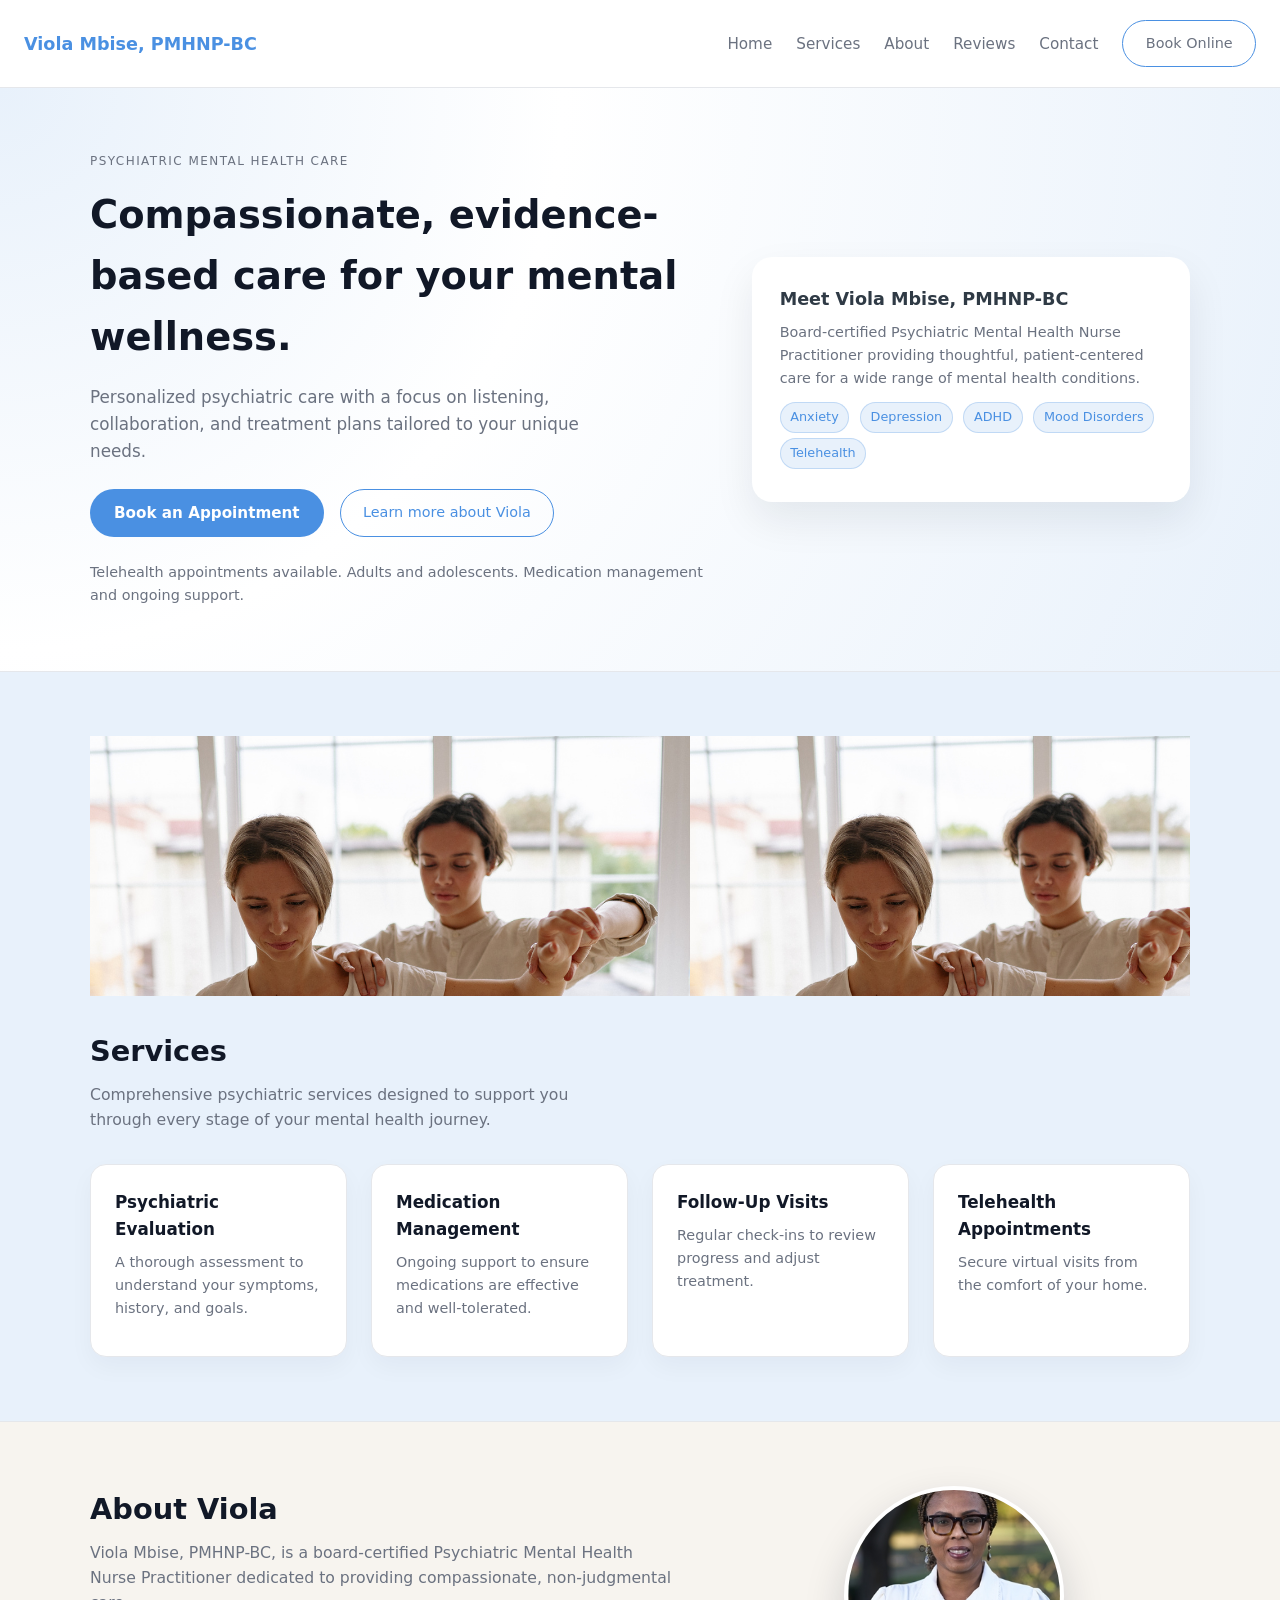
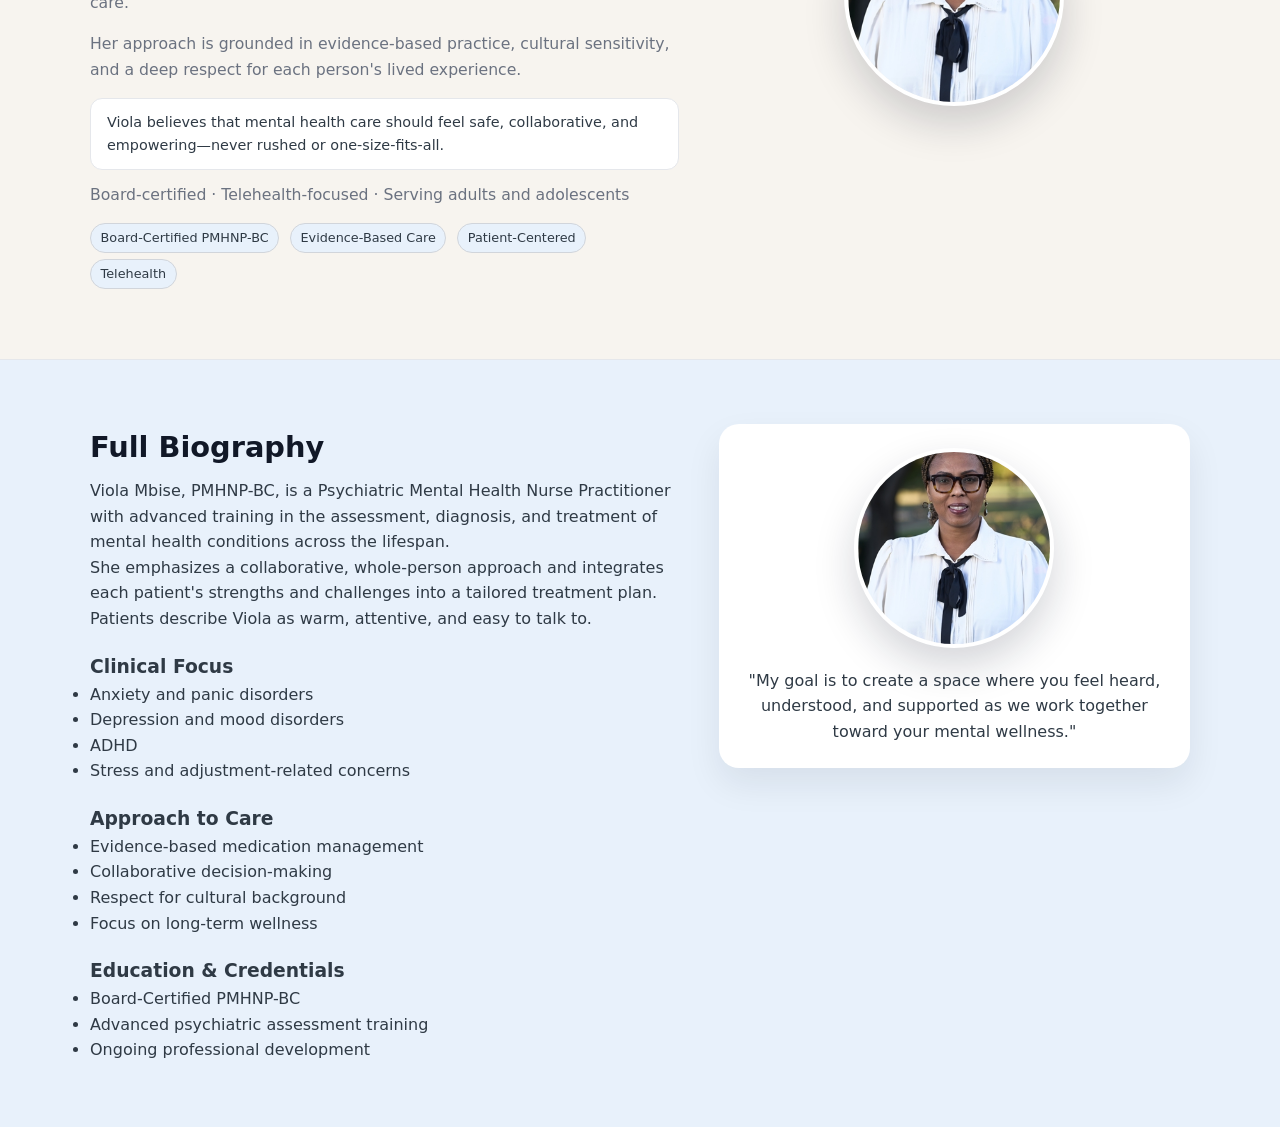
==== index.html @ 2466acef "Add files via upload" ====
<!DOCTYPE html>
<html lang="en">
<head>
  <meta charset="UTF-8">
  <title>Viola Mbise, PMHNP-BC | Psychiatric Mental Health Nurse Practitioner</title>
  <meta name="viewport" content="width=device-width, initial-scale=1.0">
  <meta name="description" content="Compassionate psychiatric care with Viola Mbise, PMHNP-BC. Telehealth appointments for adults and adolescents.">

  <style>
    :root {
      --primary: #4A90E2;
      --primary-light: #E8F1FB;
      --warm: #F7F4EF;
      --accent: #F5C26B;
      --text: #2F3A45;
      --muted: #6B7280;
      --white: #FFFFFF;
    }

    * { box-sizing: border-box; margin: 0; padding: 0; }

    body {
      font-family: system-ui, -apple-system, BlinkMacSystemFont, "Segoe UI", sans-serif;
      color: var(--text);
      background-color: var(--primary-light);
      line-height: 1.6;
    }

    a { color: var(--primary); text-decoration: none; }

    header, section { padding: 4rem 1.5rem; }

    .container { max-width: 1100px; margin: 0 auto; }

    /* Navbar */
    .navbar {
      display: flex; justify-content: space-between; align-items: center;
      padding: 1.25rem 1.5rem;
      background-color: var(--white);
      border-bottom: 1px solid #e5e7eb;
      position: sticky; top: 0; z-index: 10;
    }

    .brand { font-weight: 700; font-size: 1.1rem; color: var(--primary); }

    .nav-links { display: flex; gap: 1.5rem; font-size: 0.95rem; align-items: center; }

    .nav-links a { color: var(--muted); }
    .nav-links a:hover { color: var(--primary); }

    .btn-primary {
      display: inline-block; background-color: var(--primary); color: var(--white);
      padding: 0.75rem 1.5rem; border-radius: 999px; border: none;
      cursor: pointer; font-size: 0.95rem; font-weight: 600;
    }

    .btn-primary:hover { background-color: #3a78c0; }

    .btn-outline {
      display: inline-block; padding: 0.7rem 1.4rem;
      border-radius: 999px; border: 1px solid var(--primary);
      color: var(--primary); background-color: transparent;
      font-size: 0.9rem; font-weight: 500; cursor: pointer;
    }

    .btn-outline:hover { background-color: var(--primary-light); }

    /* Hero */
    .hero {
      background: radial-gradient(circle at top left, #E8F1FB 0, #FFFFFF 40%, #E8F1FB 100%);
      border-bottom: 1px solid #e5e7eb;
    }

    .hero-grid {
      display: grid; grid-template-columns: 1.4fr 1fr;
      gap: 3rem; align-items: center;
    }

    .hero-eyebrow {
      text-transform: uppercase; letter-spacing: 0.12em;
      font-size: 0.75rem; color: var(--muted); margin-bottom: 0.75rem;
    }

    .hero h1 { font-size: 2.4rem; margin-bottom: 1rem; color: #111827; }

    .hero-subtitle {
      font-size: 1.05rem; color: var(--muted);
      margin-bottom: 1.5rem; max-width: 32rem;
    }

    .hero-cta { display: flex; gap: 1rem; margin-bottom: 1.5rem; flex-wrap: wrap; }

    .hero-meta { font-size: 0.9rem; color: var(--muted); }

    /* Clean white hero card */
    .hero-card {
      background-color: var(--white);
      border-radius: 1.25rem;
      padding: 1.75rem;
      box-shadow: 0 18px 40px rgba(15, 23, 42, 0.08);
    }

    .hero-card h3 { font-size: 1.1rem; margin-bottom: 0.5rem; }
    .hero-card p { font-size: 0.9rem; color: var(--muted); margin-bottom: 0.75rem; }

    .hero-tag {
      display: inline-block; font-size: 0.8rem;
      padding: 0.25rem 0.6rem; border-radius: 999px;
      background-color: var(--primary-light); color: var(--primary);
      border: 1px solid rgba(74,144,226,0.25);
      margin-right: 0.35rem; margin-bottom: 0.35rem;
    }

    /* Section titles */
    h2.section-title {
      font-size: 1.8rem; margin-bottom: 0.5rem; color: #111827;
    }

    .section-intro {
      font-size: 0.98rem; color: var(--muted);
      max-width: 34rem; margin-bottom: 2rem;
    }

    /* Services */
    .services { background-color: var(--primary-light); }

    .services-grid {
      display: grid; grid-template-columns: repeat(auto-fit, minmax(230px, 1fr));
      gap: 1.5rem;
    }

    .service-card {
      background-color: var(--white); border-radius: 1rem;
      padding: 1.5rem; box-shadow: 0 10px 25px rgba(15, 23, 42, 0.04);
      border: 1px solid #e5e7eb;
    }

    .service-card h3 { font-size: 1.05rem; margin-bottom: 0.5rem; color: #111827; }
    .service-card p { font-size: 0.9rem; color: var(--muted); margin-bottom: 0.75rem; }

    /* Short Bio */
    .short-bio {
      background-color: var(--warm);
      border-top: 1px solid #e5e7eb;
      border-bottom: 1px solid #e5e7eb;
    }

    .short-bio-inner {
      display: grid;
      grid-template-columns: 1fr 0.8fr;
      gap: 2.5rem;
      align-items: start;
    }

    .short-bio-text p { font-size: 0.98rem; color: var(--muted); margin-bottom: 1rem; }

    .short-bio-highlight {
      font-size: 0.9rem; color: var(--text);
      background-color: var(--white);
      padding: 0.75rem 1rem; border-radius: 0.75rem;
      border: 1px solid #e5e7eb;
    }

    .short-bio-meta { font-size: 0.85rem; color: var(--muted); margin-top: 0.75rem; }

    .short-bio-badge {
      display: inline-block; font-size: 0.8rem;
      padding: 0.25rem 0.6rem; border-radius: 999px;
      background-color: var(--primary-light);
      border: 1px solid #d1d5db; margin-right: 0.35rem;
      margin-bottom: 0.35rem; color: var(--text);
    }

    .portrait-wrapper { display: flex; justify-content: center; align-items: start; }

    .portrait-circle {
      width: 220px; height: 220px; border-radius: 50%;
      object-fit: cover; border: 4px solid var(--white);
      box-shadow: 0 18px 40px rgba(15, 23, 42, 0.18);
      background-color: #dbeafe;
    }

    /* Full Bio */
    .full-bio { background-color: var(--primary-light); }

    .full-bio-grid {
      display: grid;
      grid-template-columns: 1fr 0.8fr;
      gap: 2.5rem;
      align-items: start;
    }

    .full-bio-portrait-card {
      background-color: var(--white);
      border-radius: 1.25rem;
      padding: 1.5rem;
      box-shadow: 0 16px 35px rgba(15, 23, 42, 0.08);
      text-align: center;
    }

    .full-bio-portrait-card .portrait-circle {
      width: 200px; height: 200px; margin-bottom: 0.75rem;
    }

    /* Reviews */
    .reviews-section {
      background-color: var(--white);
      border-top: 1px solid #e5e7eb;
      border-bottom: 1px solid #e5e7eb;
    }

    .zocdoc-reviews-widget {
      margin-top: 1rem; padding: 1.5rem;
      border-radius: 1rem; border: 1px dashed #cbd5e1;
      background-color: #f9fafb; font-size: 0.9rem; color: var(--muted);
      text-align: center;
    }

    /* Contact */
    .contact-section { background-color: var(--warm); }

    .contact-grid {
      display: grid; grid-template-columns: 1.2fr 1fr;
      gap: 2rem; margin-top: 1rem;
    }

    /* Footer */
    footer {
      padding: 1.5rem; text-align: center;
      font-size: 0.8rem; color: var(--muted);
      background-color: var(--white);
      border-top: 1px solid #e5e7eb;
    }

    /* Responsive */
    @media (max-width: 900px) {
      .hero-grid,
      .short-bio-inner,
      .full-bio-grid,
      .contact-grid {
        grid-template-columns: 1fr;
      }
    }
  </style>
</head>

<body>

  <!-- Navbar -->
  <nav class="navbar">
    <div class="brand">Viola Mbise, PMHNP-BC</div>
    <div class="nav-links">
      <a href="#hero">Home</a>
      <a href="#services">Services</a>
      <a href="#short-bio">About</a>
      <a href="#reviews">Reviews</a>
      <a href="#contact">Contact</a>
      <a href="#contact" class="btn-outline">Book Online</a>
    </div>
  </nav>

  <!-- Hero -->
  <header id="hero" class="hero">
    <div class="container hero-grid">
      <div>
        <div class="hero-eyebrow">Psychiatric Mental Health Care</div>
        <h1>Compassionate, evidence-based care for your mental wellness.</h1>
        <p class="hero-subtitle">
          Personalized psychiatric care with a focus on listening, collaboration, and treatment
          plans tailored to your unique needs.
        </p>
        <div class="hero-cta">
          <a href="#contact" class="btn-primary">Book an Appointment</a>
          <a href="#short-bio" class="btn-outline">Learn more about Viola</a>
        </div>
        <p class="hero-meta">
          Telehealth appointments available. Adults and adolescents. Medication
          management and ongoing support.
        </p>
      </div>

      <!-- Clean white hero card -->
      <div class="hero-card">
        <h3>Meet Viola Mbise, PMHNP-BC</h3>
        <p>
          Board-certified Psychiatric Mental Health Nurse Practitioner providing thoughtful,
          patient-centered care for a wide range of mental health conditions.
        </p>
        <div>
          <span class="hero-tag">Anxiety</span>
          <span class="hero-tag">Depression</span>
          <span class="hero-tag">ADHD</span>
          <span class="hero-tag">Mood Disorders</span>
          <span class="hero-tag">Telehealth</span>
        </div>
      </div>
    </div>
  </header>

  <!-- Services -->
  <section id="services" class="services">
    <div class="container">

      <div class="bg-image overlay-soft-blue"
           style="background-image: url('ViolaWebsite3.png'); height: 260px; margin-bottom: 2rem;">
      </div>

      <h2 class="section-title">Services</h2>
      <p class="section-intro">
        Comprehensive psychiatric services designed to support you through every stage of
        your mental health journey.
      </p>

      <div class="services-grid">
        <div class="service-card">
          <h3>Psychiatric Evaluation</h3>
          <p>A thorough assessment to understand your symptoms, history, and goals.</p>
        </div>

        <div class="service-card">
          <h3>Medication Management</h3>
          <p>Ongoing support to ensure medications are effective and well‑tolerated.</p>
        </div>

        <div class="service-card">
          <h3>Follow-Up Visits</h3>
          <p>Regular check‑ins to review progress and adjust treatment.</p>
        </div>

        <div class="service-card">
          <h3>Telehealth Appointments</h3>
          <p>Secure virtual visits from the comfort of your home.</p>
        </div>
      </div>
    </div>
  </section>

  <!-- About Viola -->
  <section id="short-bio" class="short-bio">
    <div class="container short-bio-inner">

      <div class="short-bio-text">
        <h2 class="section-title">About Viola</h2>
        <p>
          Viola Mbise, PMHNP-BC, is a board-certified Psychiatric Mental Health Nurse
          Practitioner dedicated to providing compassionate, non-judgmental care.
        </p>
        <p>
          Her approach is grounded in evidence-based practice, cultural sensitivity, and a deep
          respect for each person's lived experience.
        </p>
        <div class="short-bio-highlight">
          Viola believes that mental health care should feel safe, collaborative, and
          empowering—never rushed or one-size-fits-all.
        </div>
        <p class="short-bio-meta">
          Board-certified · Telehealth-focused · Serving adults and adolescents
        </p>
        <div style="margin-top:0.75rem;">
          <span class="short-bio-badge">Board-Certified PMHNP-BC</span>
          <span class="short-bio-badge">Evidence-Based Care</span>
          <span class="short-bio-badge">Patient-Centered</span>
          <span class="short-bio-badge">Telehealth</span>
        </div>
      </div>

      <div class="portrait-wrapper">
        <img src="VioplaProfile.jpg" alt="Portrait of Viola Mbise, PMHNP-BC" class="portrait-circle">
      </div>
    </div>
  </section>

  <!-- Full Biography -->
  <section id="full-bio" class="full-bio">
    <div class="container full-bio-grid">

      <div>
        <h2 class="section-title">Full Biography</h2>
        <p>
          Viola Mbise, PMHNP-BC, is a Psychiatric Mental Health Nurse Practitioner with
          advanced training in the assessment, diagnosis, and treatment of mental health
          conditions across the lifespan.
        </p>
        <p>
          She emphasizes a collaborative, whole-person approach and integrates each patient's
          strengths and challenges into a tailored treatment plan.
        </p>
        <p>
          Patients describe Viola as warm, attentive, and easy to talk to.
        </p>

        <h3 style="margin-top:1.25rem;">Clinical Focus</h3>
        <ul class="bio-list">
          <li>Anxiety and panic disorders</li>
          <li>Depression and mood disorders</li>
          <li>ADHD</li>
          <li>Stress and adjustment-related concerns</li>
        </ul>

        <h3 style="margin-top:1.25rem;">Approach to Care</h3>
        <ul class="bio-list">
          <li>Evidence-based medication management</li>
          <li>Collaborative decision-making</li>
          <li>Respect for cultural background</li>
          <li>Focus on long-term wellness</li>
        </ul>

        <h3 style="margin-top:1.25rem;">Education & Credentials</h3>
        <ul class="bio-list">
          <li>Board-Certified PMHNP-BC</li>
          <li>Advanced psychiatric assessment training</li>
          <li>Ongoing professional development</li>
        </ul>
      </div>

      <div>
        <div class="full-bio-portrait-card">
          <img src="VioplaProfile.jpg" alt="Portrait of Viola Mbise, PMHNP-BC" class="portrait-circle">
          <p>
            "My goal is to create a space where you feel heard, understood, and supported as we
            work together toward your mental wellness."
          </p>
        </div>
      </div>

    </div>
  </section>

  <!-- Reviews -->
  <section id="reviews
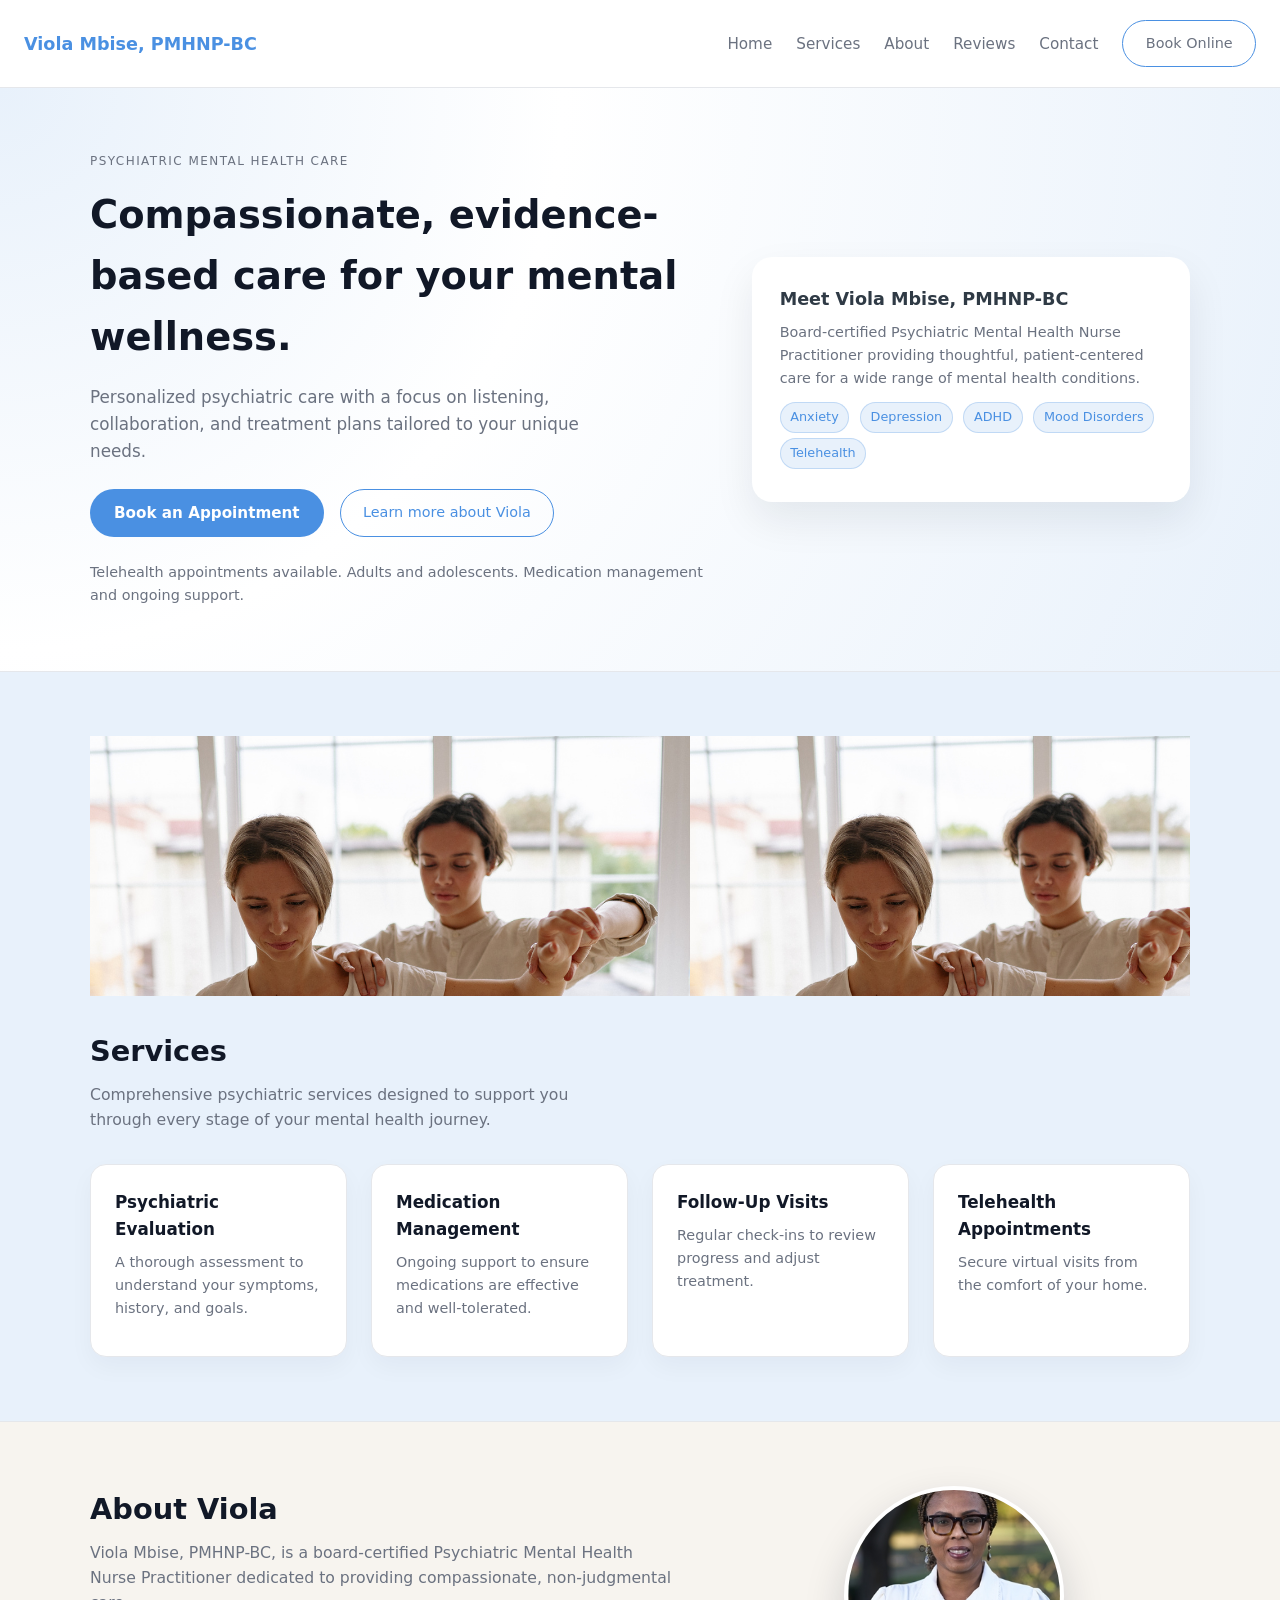
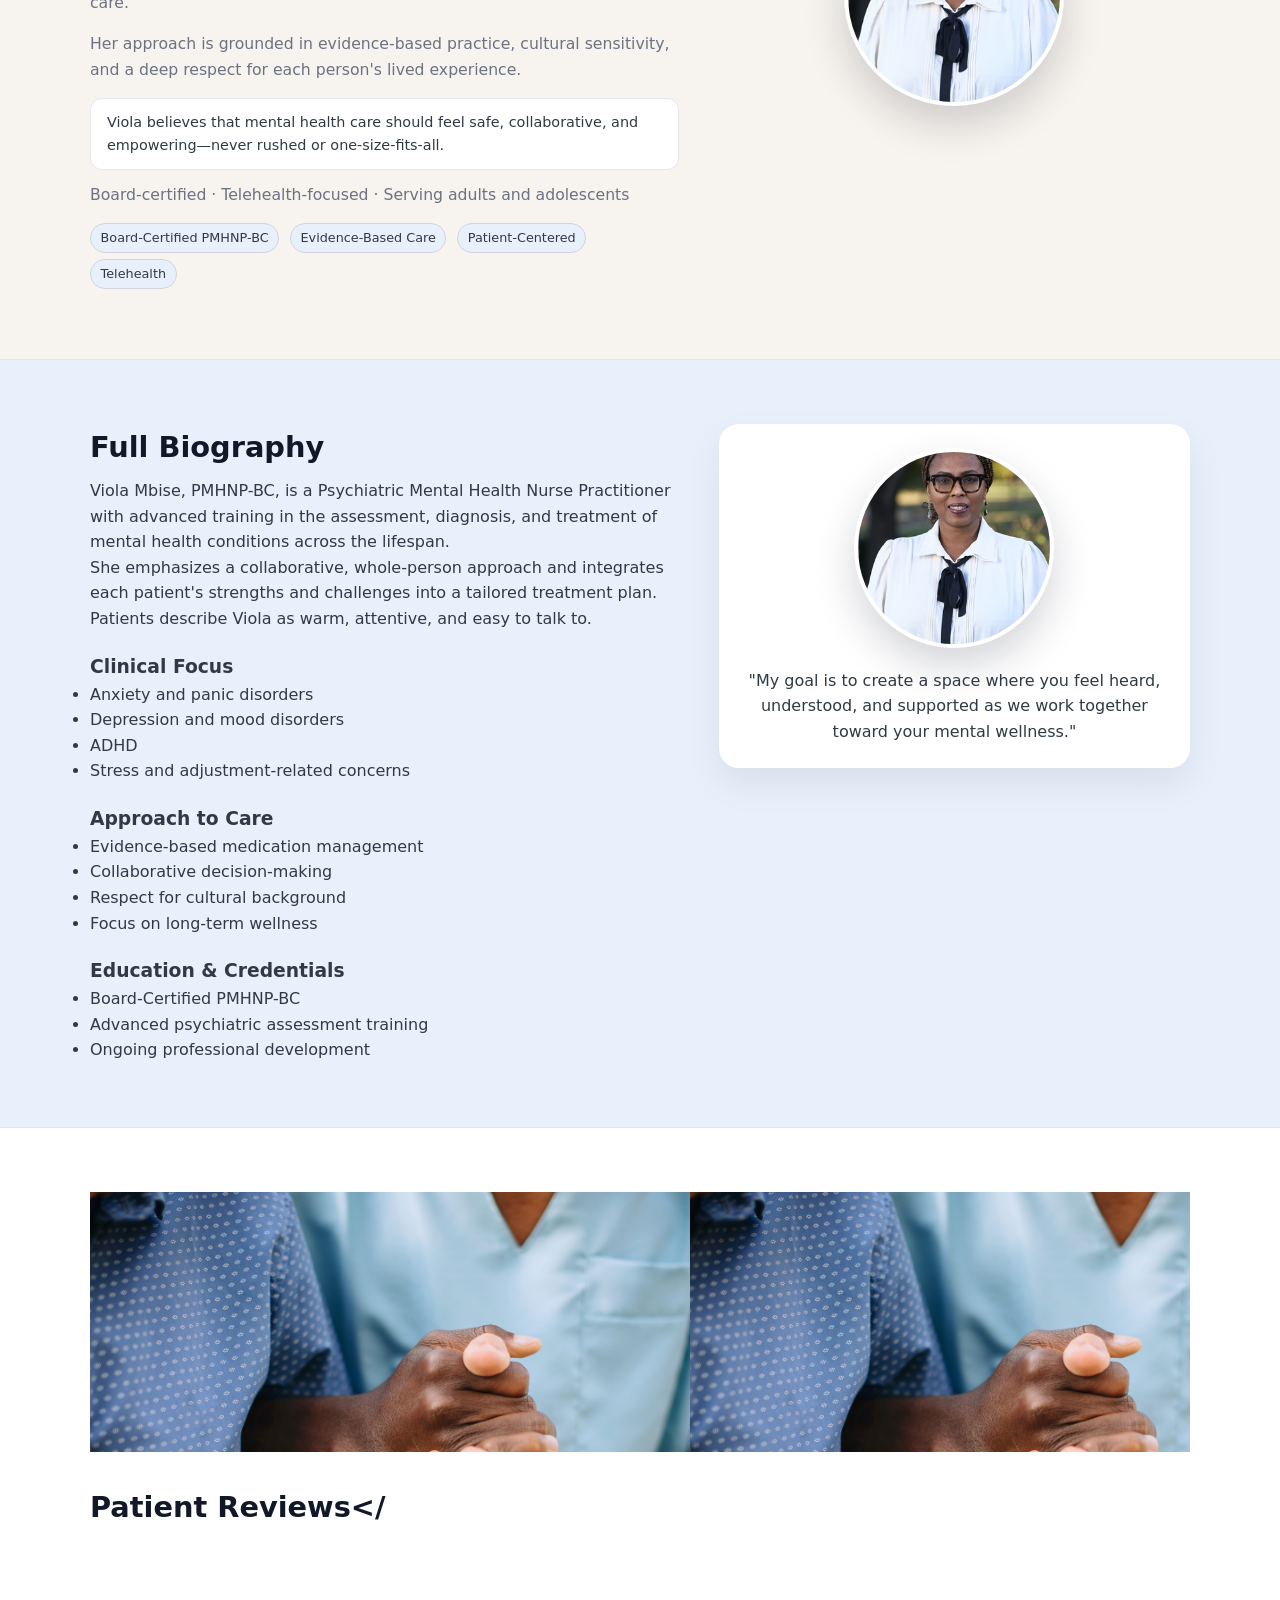
==== commit aedbfb7a: "Add files via upload" ====
--- a/index.html
+++ b/index.html
@@ -301,6 +301,7 @@
   <section id="services" class="services">
     <div class="container">
 
+      <!-- FIXED SERVICES BANNER -->
       <div class="bg-image overlay-soft-blue"
            style="background-image: url('ViolaWebsite3.png'); height: 260px; margin-bottom: 2rem;">
       </div>
@@ -427,4 +428,11 @@
   </section>
 
   <!-- Reviews -->
-  <section id="reviews+  <section id="reviews" class="reviews-section">
+    <div class="container">
+
+      <div class="bg-image overlay-soft-blue"
+           style="background-image: url('ViolaWebsite5.png'); height: 260px; margin-bottom: 2rem;">
+      </div>
+
+      <h2 class="section-title">Patient Reviews</
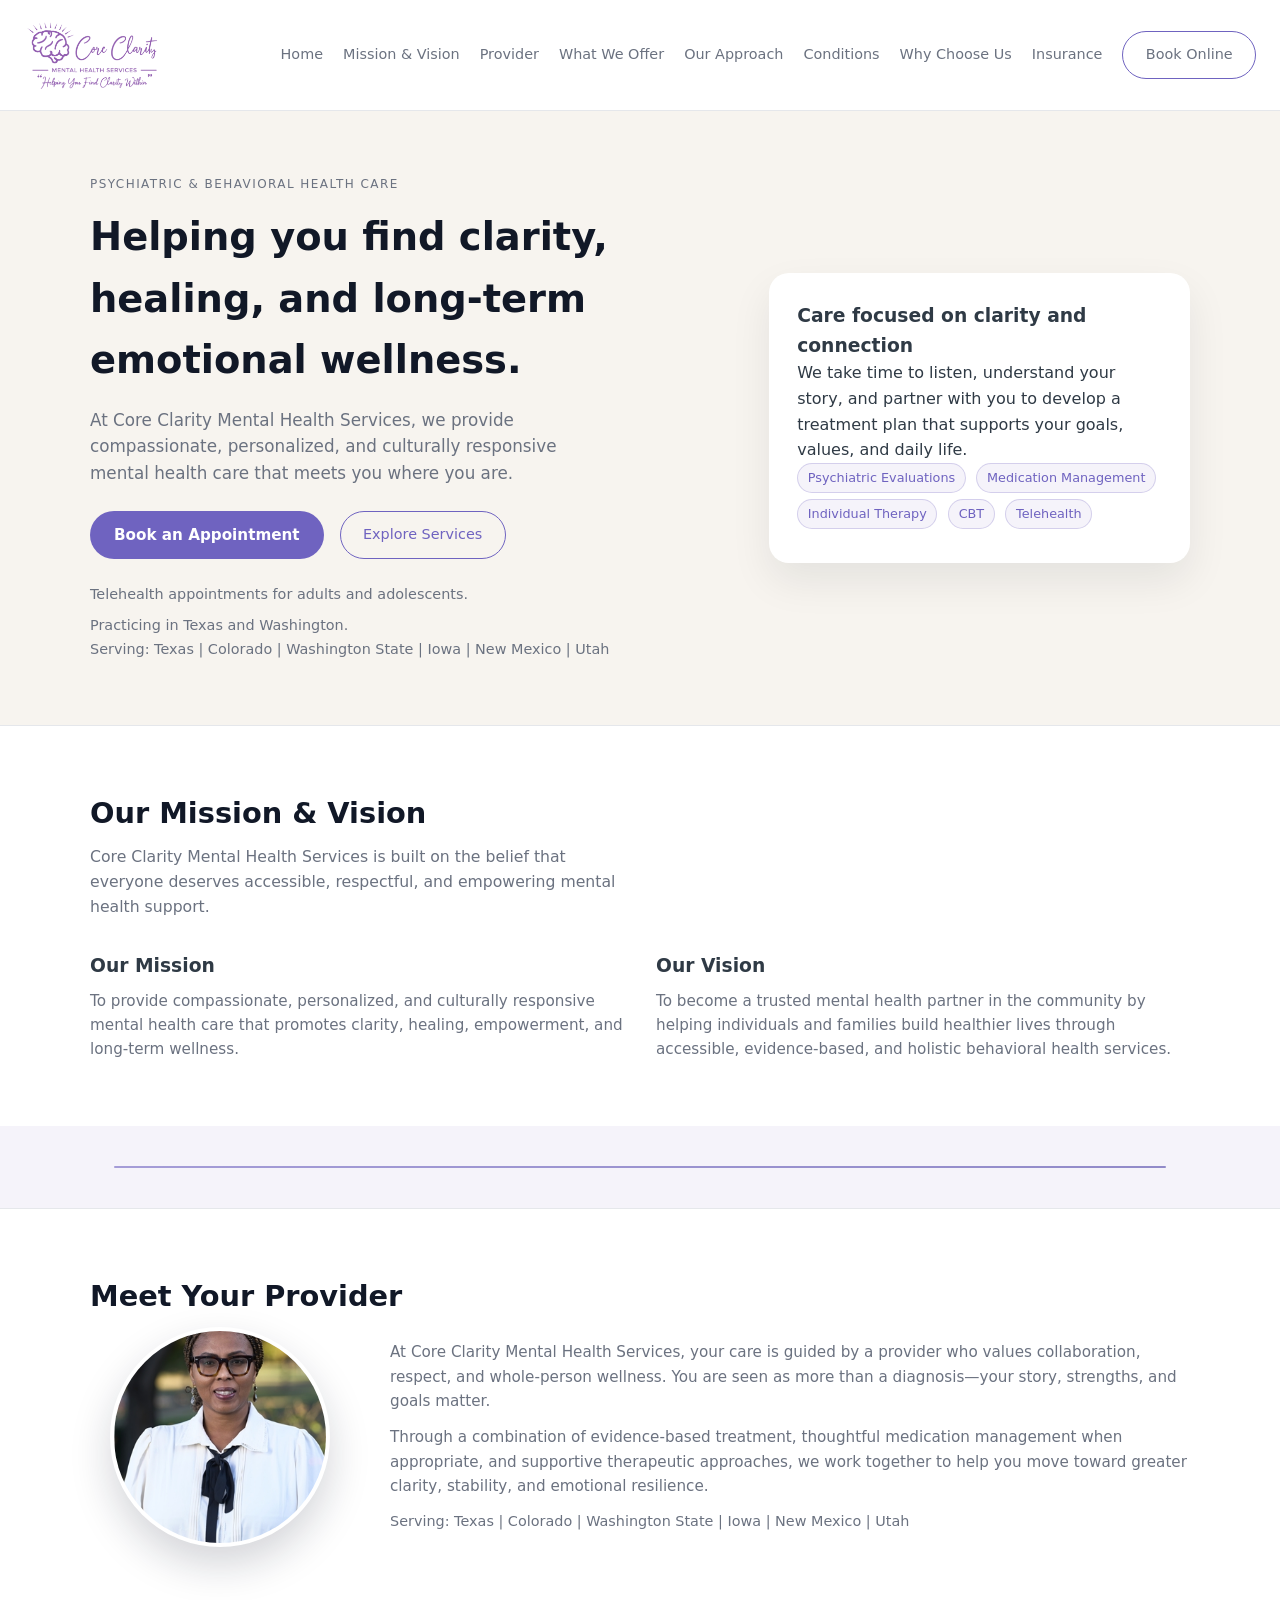
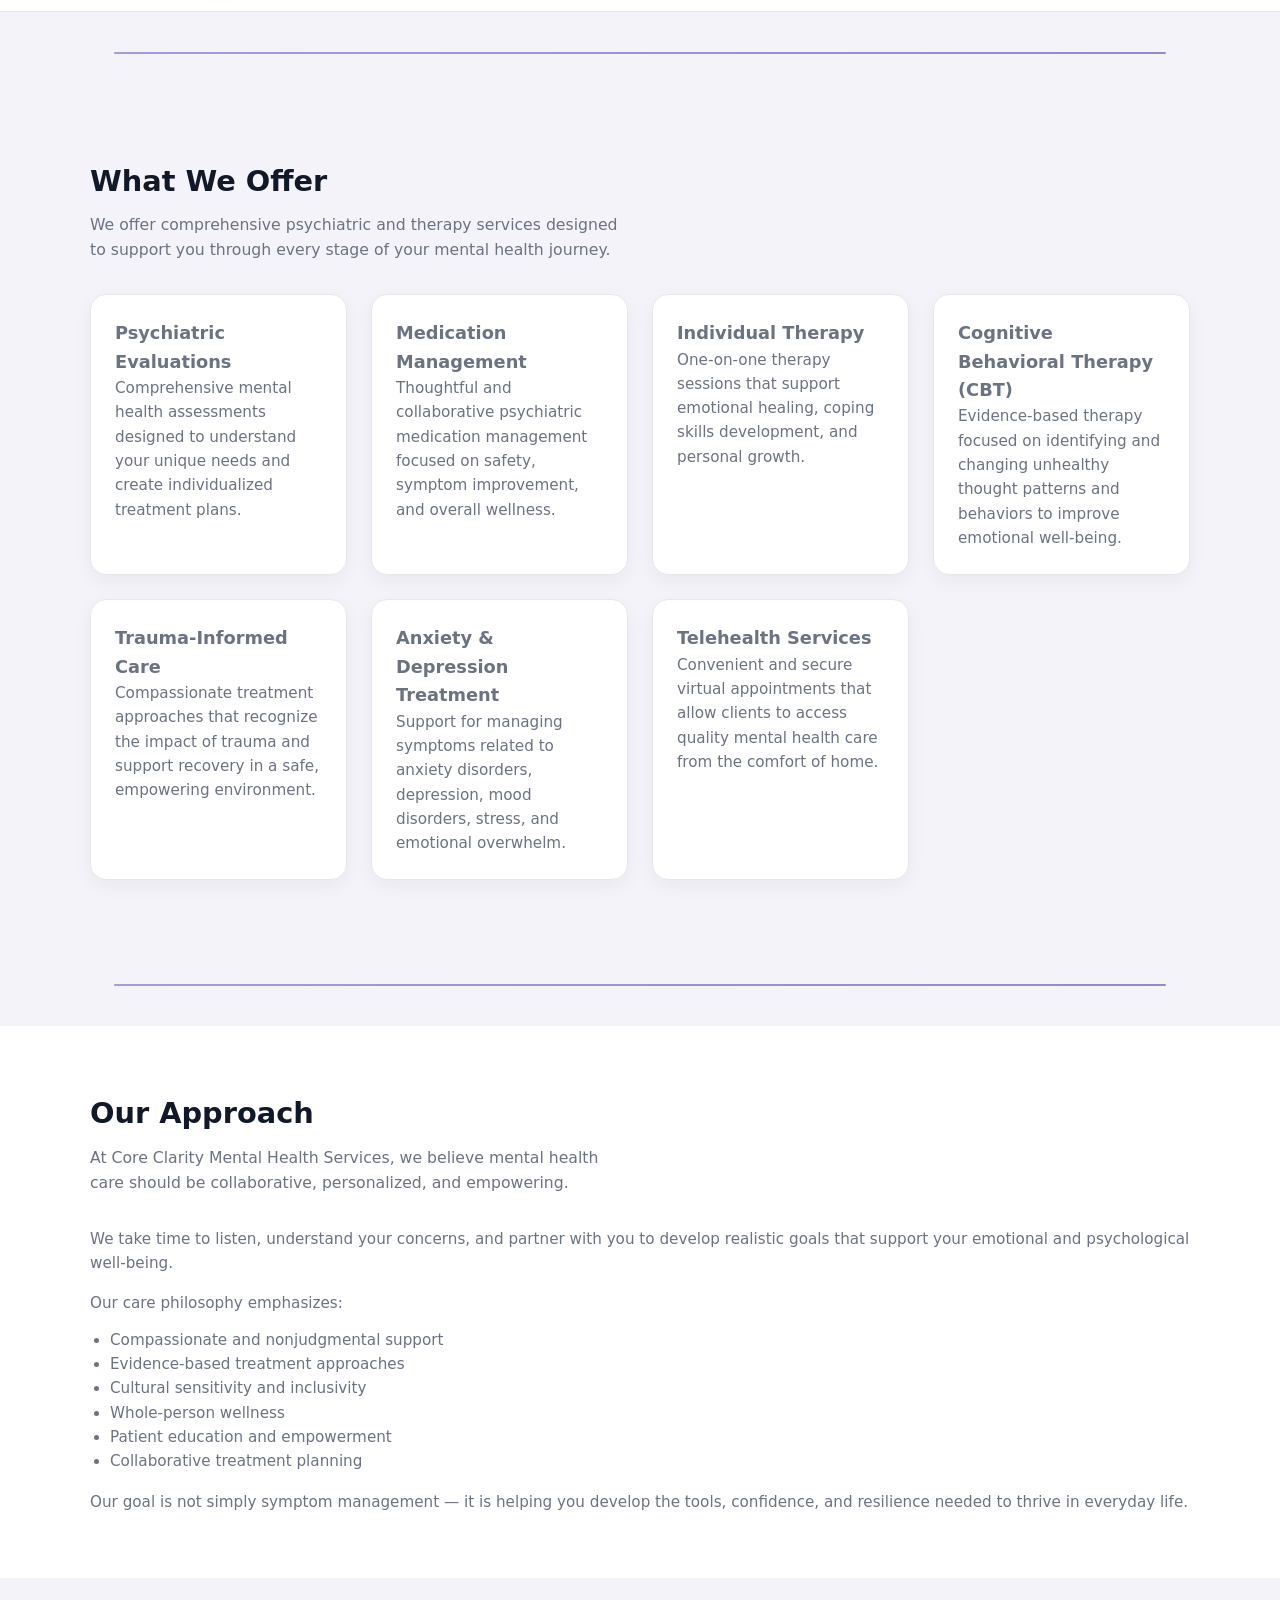
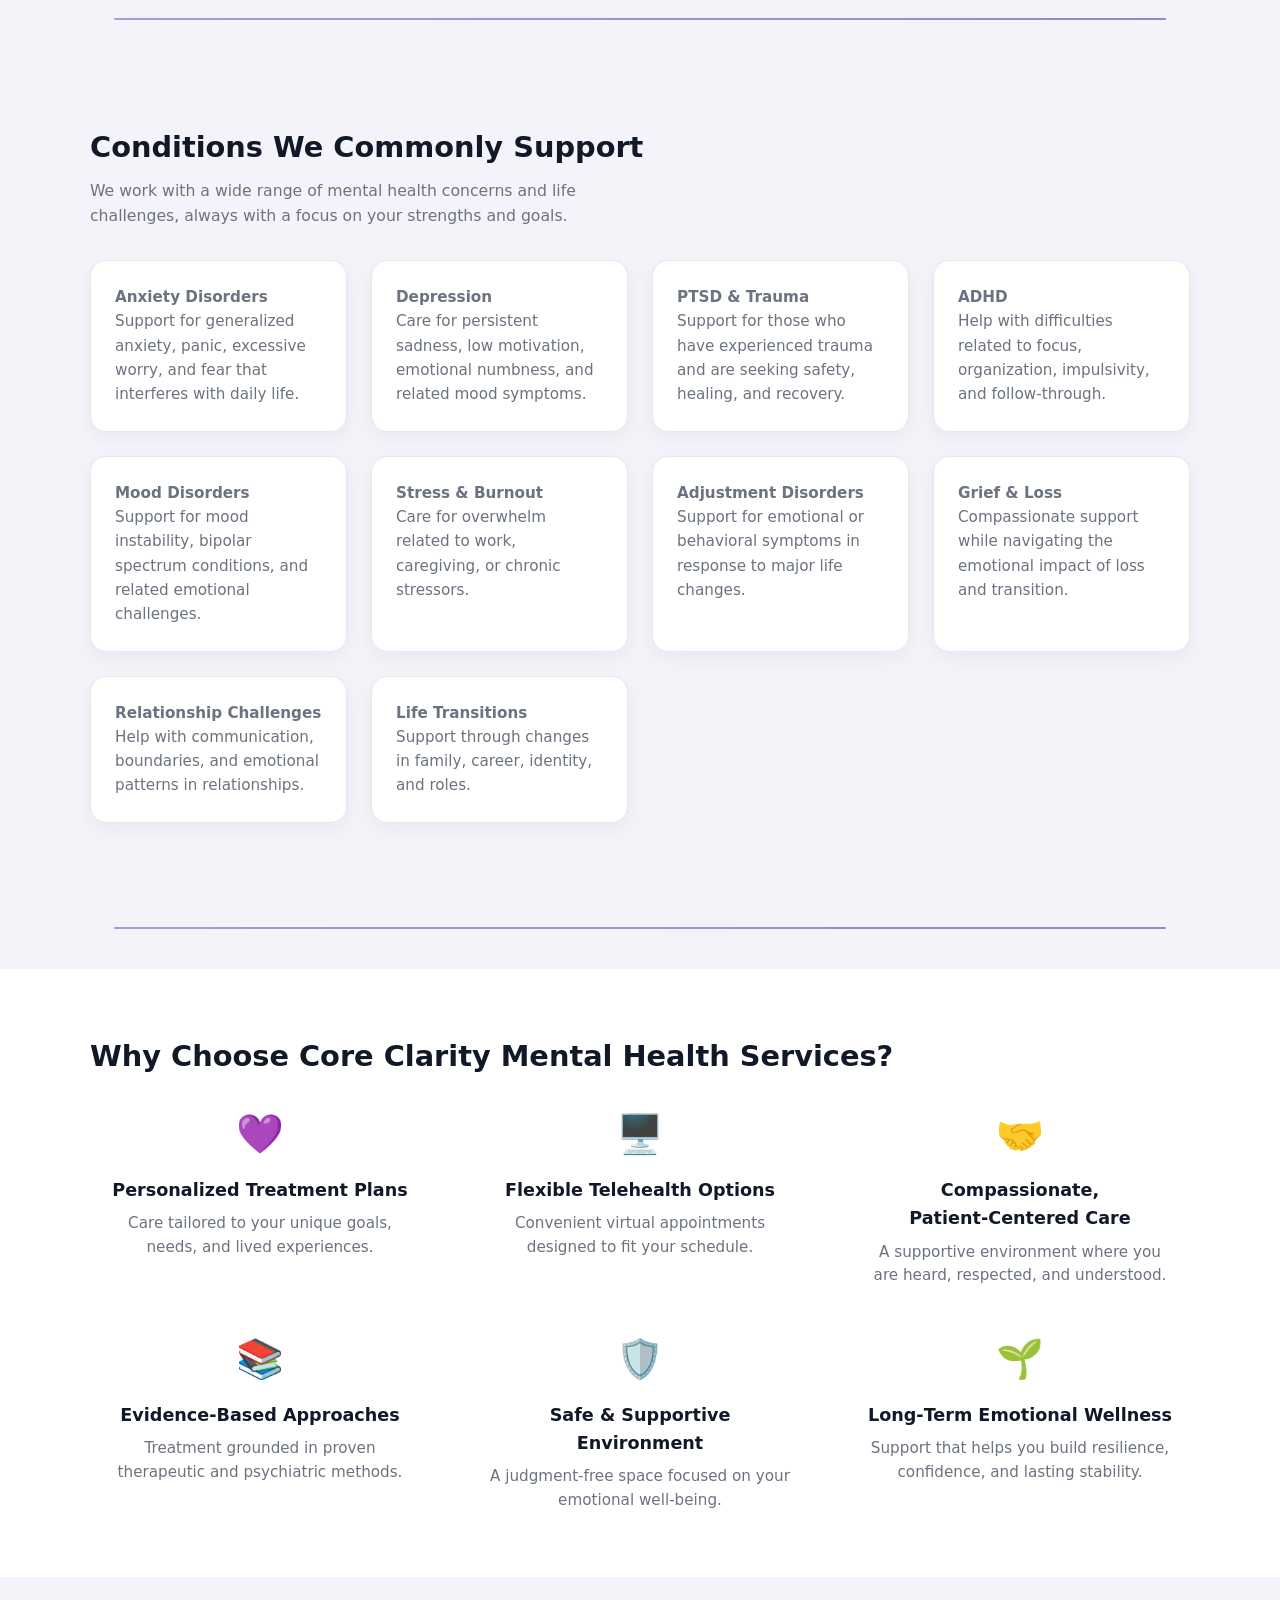
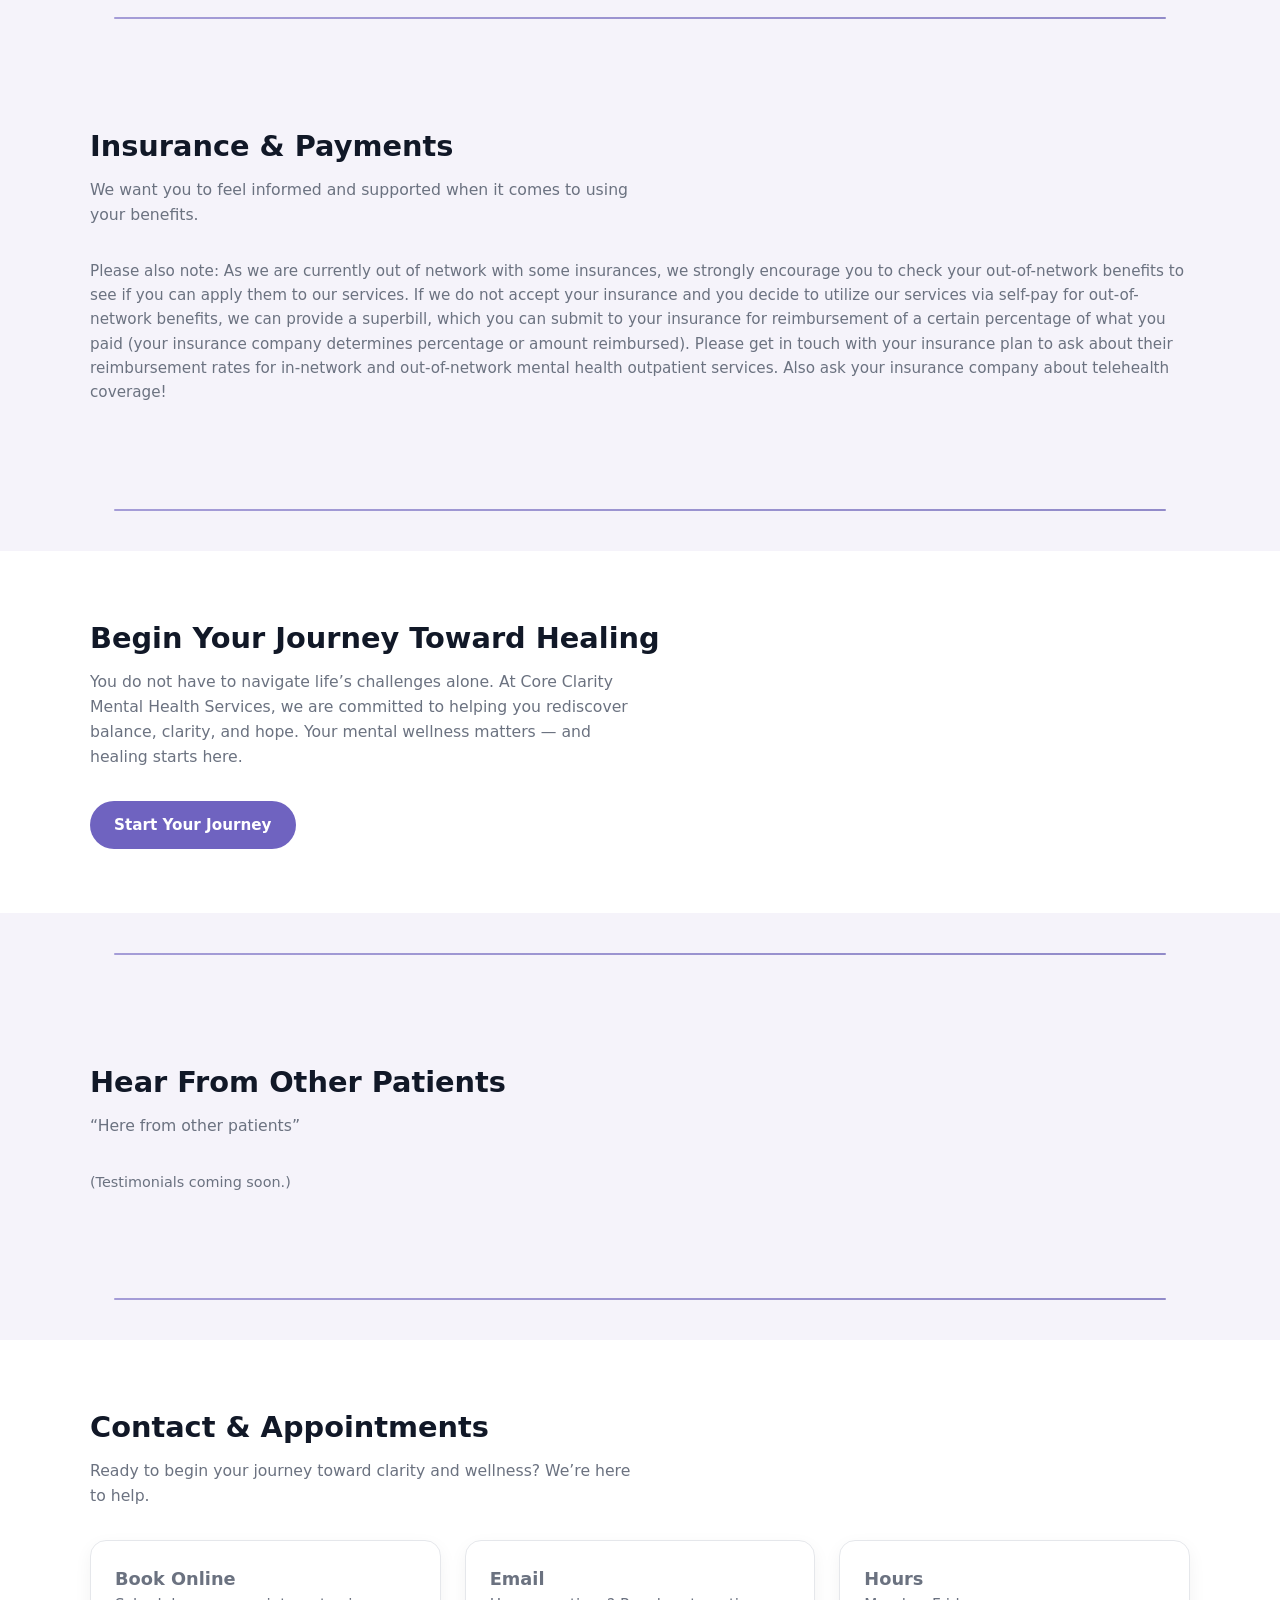
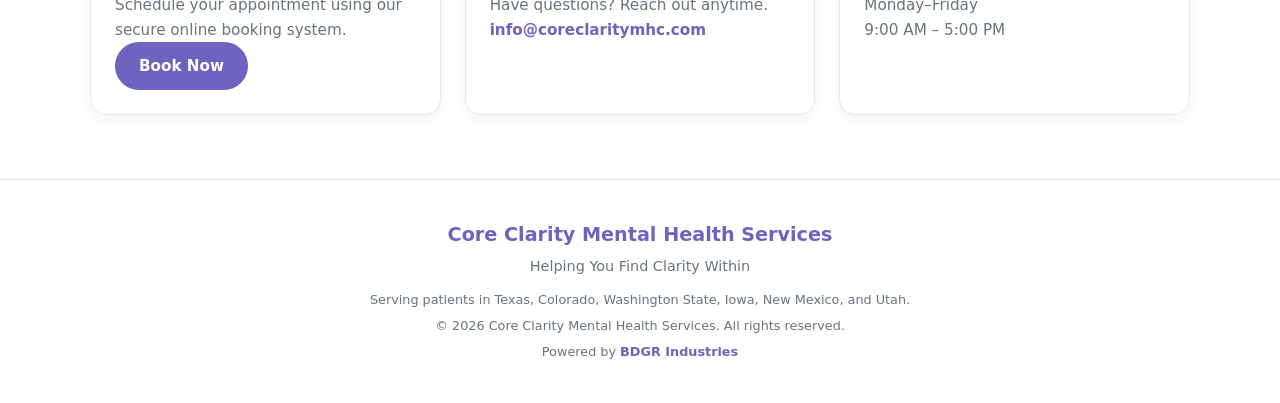
==== commit b639f473: "Add files via upload" ====
--- a/index.html
+++ b/index.html
@@ -2,243 +2,442 @@
 <html lang="en">
 <head>
   <meta charset="UTF-8">
-  <title>Viola Mbise, PMHNP-BC | Psychiatric Mental Health Nurse Practitioner</title>
+  <title>Core Clarity Mental Health Services | Helping You Find Clarity Within</title>
   <meta name="viewport" content="width=device-width, initial-scale=1.0">
-  <meta name="description" content="Compassionate psychiatric care with Viola Mbise, PMHNP-BC. Telehealth appointments for adults and adolescents.">
+  <meta name="description" content="Core Clarity Mental Health Services provides compassionate, personalized, and culturally responsive psychiatric and therapy services via telehealth.">
 
   <style>
     :root {
-      --primary: #4A90E2;
-      --primary-light: #E8F1FB;
+      --primary: #6F63C0;
+      --primary-deep: #4F45A8;
+      --lavender-bg: #F5F3FA;
       --warm: #F7F4EF;
-      --accent: #F5C26B;
       --text: #2F3A45;
       --muted: #6B7280;
       --white: #FFFFFF;
+      --soft-gray: #E5E7EB;
     }
 
     * { box-sizing: border-box; margin: 0; padding: 0; }
+
+    html { scroll-behavior: smooth; }
 
     body {
       font-family: system-ui, -apple-system, BlinkMacSystemFont, "Segoe UI", sans-serif;
       color: var(--text);
-      background-color: var(--primary-light);
+      background-color: var(--lavender-bg);
       line-height: 1.6;
     }
 
-    a { color: var(--primary); text-decoration: none; }
-
-    header, section { padding: 4rem 1.5rem; }
-
-    .container { max-width: 1100px; margin: 0 auto; }
+    a {
+      color: var(--primary);
+      text-decoration: none;
+      transition: color 0.2s ease, opacity 0.2s ease;
+    }
+
+    header, section {
+      padding: 4rem 1.5rem;
+    }
+
+    .container {
+      max-width: 1100px;
+      margin: 0 auto;
+    }
+
+    /* Animation */
+    .fade-in {
+      opacity: 0;
+      transform: translateY(10px);
+      animation: fadeInUp 0.7s ease forwards;
+    }
+
+    .fade-in-delayed {
+      opacity: 0;
+      transform: translateY(10px);
+      animation: fadeInUp 0.9s ease forwards;
+    }
+
+    @keyframes fadeInUp {
+      to {
+        opacity: 1;
+        transform: translateY(0);
+      }
+    }
 
     /* Navbar */
     .navbar {
-      display: flex; justify-content: space-between; align-items: center;
+      display: flex;
+      justify-content: space-between;
+      align-items: center;
       padding: 1.25rem 1.5rem;
       background-color: var(--white);
-      border-bottom: 1px solid #e5e7eb;
-      position: sticky; top: 0; z-index: 10;
-    }
-
-    .brand { font-weight: 700; font-size: 1.1rem; color: var(--primary); }
-
-    .nav-links { display: flex; gap: 1.5rem; font-size: 0.95rem; align-items: center; }
-
-    .nav-links a { color: var(--muted); }
-    .nav-links a:hover { color: var(--primary); }
+      border-bottom: 1px solid var(--soft-gray);
+      position: sticky;
+      top: 0;
+      z-index: 10;
+    }
+
+    .site-logo {
+      height: 70px;
+      width: auto;
+      display: block;
+    }
+
+    .logo-link {
+      display: flex;
+      align-items: center;
+    }
+
+    .nav-links {
+      display: flex;
+      gap: 1.25rem;
+      font-size: 0.9rem;
+      align-items: center;
+      flex-wrap: wrap;
+    }
+
+    .nav-links a {
+      color: var(--muted);
+    }
+
+    .nav-links a:hover {
+      color: var(--primary-deep);
+    }
 
     .btn-primary {
-      display: inline-block; background-color: var(--primary); color: var(--white);
-      padding: 0.75rem 1.5rem; border-radius: 999px; border: none;
-      cursor: pointer; font-size: 0.95rem; font-weight: 600;
-    }
-
-    .btn-primary:hover { background-color: #3a78c0; }
+      display: inline-block;
+      background-color: var(--primary);
+      color: var(--white);
+      padding: 0.75rem 1.5rem;
+      border-radius: 999px;
+      border: none;
+      cursor: pointer;
+      font-size: 0.95rem;
+      font-weight: 600;
+      transition: background-color 0.2s ease, transform 0.15s ease, box-shadow 0.15s ease;
+    }
+
+    .btn-primary:hover {
+      background-color: var(--primary-deep);
+      transform: translateY(-1px);
+      box-shadow: 0 8px 18px rgba(15, 23, 42, 0.15);
+    }
 
     .btn-outline {
-      display: inline-block; padding: 0.7rem 1.4rem;
-      border-radius: 999px; border: 1px solid var(--primary);
-      color: var(--primary); background-color: transparent;
-      font-size: 0.9rem; font-weight: 500; cursor: pointer;
-    }
-
-    .btn-outline:hover { background-color: var(--primary-light); }
+      display: inline-block;
+      padding: 0.7rem 1.4rem;
+      border-radius: 999px;
+      border: 1px solid var(--primary);
+      color: var(--primary);
+      background-color: transparent;
+      font-size: 0.9rem;
+      font-weight: 500;
+      cursor: pointer;
+      transition: background-color 0.2s ease, transform 0.15s ease;
+    }
+
+    .btn-outline:hover {
+      background-color: var(--lavender-bg);
+      transform: translateY(-1px);
+    }
 
     /* Hero */
     .hero {
-      background: radial-gradient(circle at top left, #E8F1FB 0, #FFFFFF 40%, #E8F1FB 100%);
-      border-bottom: 1px solid #e5e7eb;
+      background-color: var(--warm);
+      border-bottom: 1px solid var(--soft-gray);
     }
 
     .hero-grid {
-      display: grid; grid-template-columns: 1.4fr 1fr;
-      gap: 3rem; align-items: center;
+      display: grid;
+      grid-template-columns: 1.5fr 1fr;
+      gap: 3rem;
+      align-items: center;
     }
 
     .hero-eyebrow {
-      text-transform: uppercase; letter-spacing: 0.12em;
-      font-size: 0.75rem; color: var(--muted); margin-bottom: 0.75rem;
-    }
-
-    .hero h1 { font-size: 2.4rem; margin-bottom: 1rem; color: #111827; }
+      text-transform: uppercase;
+      letter-spacing: 0.12em;
+      font-size: 0.75rem;
+      color: var(--muted);
+      margin-bottom: 0.75rem;
+    }
+
+    .hero h1 {
+      font-size: 2.4rem;
+      margin-bottom: 1rem;
+      color: #111827;
+    }
 
     .hero-subtitle {
-      font-size: 1.05rem; color: var(--muted);
-      margin-bottom: 1.5rem; max-width: 32rem;
-    }
-
-    .hero-cta { display: flex; gap: 1rem; margin-bottom: 1.5rem; flex-wrap: wrap; }
-
-    .hero-meta { font-size: 0.9rem; color: var(--muted); }
-
-    /* Clean white hero card */
+      font-size: 1.05rem;
+      color: var(--muted);
+      margin-bottom: 1.5rem;
+      max-width: 32rem;
+    }
+
+    .hero-cta {
+      display: flex;
+      gap: 1rem;
+      margin-bottom: 1.5rem;
+      flex-wrap: wrap;
+    }
+
+    .hero-meta {
+      font-size: 0.9rem;
+      color: var(--muted);
+    }
+
+    .hero-states {
+      margin-top: 0.5rem;
+      font-size: 0.9rem;
+      color: var(--muted);
+    }
+
     .hero-card {
       background-color: var(--white);
       border-radius: 1.25rem;
       padding: 1.75rem;
       box-shadow: 0 18px 40px rgba(15, 23, 42, 0.08);
-    }
-
-    .hero-card h3 { font-size: 1.1rem; margin-bottom: 0.5rem; }
-    .hero-card p { font-size: 0.9rem; color: var(--muted); margin-bottom: 0.75rem; }
+      transition: transform 0.2s ease, box-shadow 0.2s ease;
+    }
+
+    .hero-card:hover {
+      transform: translateY(-3px);
+      box-shadow: 0 22px 45px rgba(15, 23, 42, 0.12);
+    }
 
     .hero-tag {
-      display: inline-block; font-size: 0.8rem;
-      padding: 0.25rem 0.6rem; border-radius: 999px;
-      background-color: var(--primary-light); color: var(--primary);
-      border: 1px solid rgba(74,144,226,0.25);
-      margin-right: 0.35rem; margin-bottom: 0.35rem;
+      display: inline-block;
+      font-size: 0.8rem;
+      padding: 0.25rem 0.6rem;
+      border-radius: 999px;
+      background-color: var(--lavender-bg);
+      color: var(--primary);
+      border: 1px solid rgba(111, 99, 192, 0.25);
+      margin-right: 0.35rem;
+      margin-bottom: 0.35rem;
     }
 
     /* Section titles */
     h2.section-title {
-      font-size: 1.8rem; margin-bottom: 0.5rem; color: #111827;
+      font-size: 1.8rem;
+      margin-bottom: 0.5rem;
+      color: #111827;
     }
 
     .section-intro {
-      font-size: 0.98rem; color: var(--muted);
-      max-width: 34rem; margin-bottom: 2rem;
-    }
-
-    /* Services */
-    .services { background-color: var(--primary-light); }
-
-    .services-grid {
-      display: grid; grid-template-columns: repeat(auto-fit, minmax(230px, 1fr));
+      font-size: 0.98rem;
+      color: var(--muted);
+      max-width: 34rem;
+      margin-bottom: 2rem;
+    }
+
+    .two-column {
+      display: grid;
+      grid-template-columns: repeat(auto-fit, minmax(260px, 1fr));
+      gap: 2rem;
+      align-items: start;
+    }
+
+    .bullet-list {
+      list-style: disc;
+      padding-left: 1.25rem;
+      font-size: 0.95rem;
+      color: var(--muted);
+    }
+
+    /* Cards (used sparingly) */
+    .card-grid {
+      display: grid;
+      grid-template-columns: repeat(auto-fit, minmax(230px, 1fr));
       gap: 1.5rem;
     }
 
-    .service-card {
-      background-color: var(--white); border-radius: 1rem;
-      padding: 1.5rem; box-shadow: 0 10px 25px rgba(15, 23, 42, 0.04);
-      border: 1px solid #e5e7eb;
-    }
-
-    .service-card h3 { font-size: 1.05rem; margin-bottom: 0.5rem; color: #111827; }
-    .service-card p { font-size: 0.9rem; color: var(--muted); margin-bottom: 0.75rem; }
-
-    /* Short Bio */
-    .short-bio {
-      background-color: var(--warm);
-      border-top: 1px solid #e5e7eb;
-      border-bottom: 1px solid #e5e7eb;
-    }
-
-    .short-bio-inner {
+    .card {
+      background-color: var(--white);
+      border-radius: 1rem;
+      padding: 1.5rem;
+      border: 1px solid var(--soft-gray);
+      box-shadow: 0 6px 18px rgba(15, 23, 42, 0.05);
+      transition: transform 0.2s ease, box-shadow 0.2s ease;
+      font-size: 0.95rem;
+      color: var(--muted);
+    }
+
+    .card:hover {
+      transform: translateY(-2px);
+      box-shadow: 0 10px 24px rgba(15, 23, 42, 0.10);
+    }
+
+    /* Provider section */
+    .provider-section {
+      background-color: var(--white);
+      border-top: 1px solid var(--soft-gray);
+      border-bottom: 1px solid var(--soft-gray);
+    }
+
+    .provider-grid {
       display: grid;
-      grid-template-columns: 1fr 0.8fr;
+      grid-template-columns: minmax(220px, 260px) 1fr;
       gap: 2.5rem;
-      align-items: start;
-    }
-
-    .short-bio-text p { font-size: 0.98rem; color: var(--muted); margin-bottom: 1rem; }
-
-    .short-bio-highlight {
-      font-size: 0.9rem; color: var(--text);
-      background-color: var(--white);
-      padding: 0.75rem 1rem; border-radius: 0.75rem;
-      border: 1px solid #e5e7eb;
-    }
-
-    .short-bio-meta { font-size: 0.85rem; color: var(--muted); margin-top: 0.75rem; }
-
-    .short-bio-badge {
-      display: inline-block; font-size: 0.8rem;
-      padding: 0.25rem 0.6rem; border-radius: 999px;
-      background-color: var(--primary-light);
-      border: 1px solid #d1d5db; margin-right: 0.35rem;
-      margin-bottom: 0.35rem; color: var(--text);
-    }
-
-    .portrait-wrapper { display: flex; justify-content: center; align-items: start; }
-
-    .portrait-circle {
-      width: 220px; height: 220px; border-radius: 50%;
-      object-fit: cover; border: 4px solid var(--white);
+      align-items: center;
+    }
+
+    .provider-photo-wrap {
+      display: flex;
+      justify-content: center;
+    }
+
+    .provider-photo {
+      width: 220px;
+      height: 220px;
+      border-radius: 50%;
+      object-fit: cover;
+      border: 4px solid var(--white);
       box-shadow: 0 18px 40px rgba(15, 23, 42, 0.18);
-      background-color: #dbeafe;
-    }
-
-    /* Full Bio */
-    .full-bio { background-color: var(--primary-light); }
-
-    .full-bio-grid {
+      background-color: var(--lavender-bg);
+    }
+
+    .provider-text {
+      font-size: 0.95rem;
+      color: var(--muted);
+    }
+
+    /* Section backgrounds */
+    .section-white { background-color: var(--white); }
+    .section-lavender { background-color: var(--lavender-bg); }
+
+    /* Thin elegant divider */
+    .divider-wrap {
+      max-width: 1100px;
+      margin: 0 auto;
+      padding: 0 1.5rem;
+    }
+
+    .divider {
+      height: 2px;
+      border-radius: 999px;
+      background-image: linear-gradient(90deg, #6F63C0, #4F45A8);
+      opacity: 0.6;
+      margin: 2.5rem 0;
+    }
+
+    /* Why Choose (no boxes) */
+    .why-grid {
       display: grid;
-      grid-template-columns: 1fr 0.8fr;
+      grid-template-columns: repeat(auto-fit, minmax(260px, 1fr));
       gap: 2.5rem;
-      align-items: start;
-    }
-
-    .full-bio-portrait-card {
-      background-color: var(--white);
-      border-radius: 1.25rem;
-      padding: 1.5rem;
-      box-shadow: 0 16px 35px rgba(15, 23, 42, 0.08);
       text-align: center;
-    }
-
-    .full-bio-portrait-card .portrait-circle {
-      width: 200px; height: 200px; margin-bottom: 0.75rem;
-    }
-
-    /* Reviews */
-    .reviews-section {
-      background-color: var(--white);
-      border-top: 1px solid #e5e7eb;
-      border-bottom: 1px solid #e5e7eb;
-    }
-
-    .zocdoc-reviews-widget {
-      margin-top: 1rem; padding: 1.5rem;
-      border-radius: 1rem; border: 1px dashed #cbd5e1;
-      background-color: #f9fafb; font-size: 0.9rem; color: var(--muted);
-      text-align: center;
-    }
-
-    /* Contact */
-    .contact-section { background-color: var(--warm); }
-
-    .contact-grid {
-      display: grid; grid-template-columns: 1.2fr 1fr;
-      gap: 2rem; margin-top: 1rem;
+      padding-top: 1rem;
+    }
+
+    .why-item {
+      padding: 0 1rem;
+    }
+
+    .why-icon {
+      font-size: 2.4rem;
+      color: var(--primary);
+      margin-bottom: 0.75rem;
+    }
+
+    .why-item h3 {
+      font-size: 1.1rem;
+      color: #111827;
+      margin-bottom: 0.5rem;
+    }
+
+    .why-item p {
+      font-size: 0.95rem;
+      color: var(--muted);
+      line-height: 1.55;
     }
 
     /* Footer */
     footer {
-      padding: 1.5rem; text-align: center;
-      font-size: 0.8rem; color: var(--muted);
+      padding: 2.5rem 1.5rem;
+      text-align: center;
       background-color: var(--white);
-      border-top: 1px solid #e5e7eb;
-    }
-
-    /* Responsive */
+      border-top: 1px solid var(--soft-gray);
+      color: var(--muted);
+    }
+
+    .footer-name {
+      font-size: 1.2rem;
+      font-weight: 700;
+      color: var(--primary);
+      margin-bottom: 0.25rem;
+    }
+
+    .footer-tagline {
+      font-size: 0.9rem;
+      margin-bottom: 0.75rem;
+    }
+
+    .footer-bottom p {
+      font-size: 0.8rem;
+      margin-top: 0.35rem;
+    }
+
+    .footer-bottom a {
+      color: var(--primary);
+      font-weight: 600;
+    }
+
+    .footer-bottom a:hover {
+      text-decoration: underline;
+    }
+
+    /* Mobile */
     @media (max-width: 900px) {
-      .hero-grid,
-      .short-bio-inner,
-      .full-bio-grid,
-      .contact-grid {
+      header, section {
+        padding: 3rem 1.25rem;
+      }
+
+      .navbar {
+        flex-direction: column;
+        align-items: flex-start;
+        gap: 0.75rem;
+      }
+
+      .nav-links {
+        justify-content: flex-start;
+        gap: 0.75rem;
+      }
+
+      .hero-grid {
         grid-template-columns: 1fr;
+        gap: 2rem;
+      }
+
+      .provider-grid {
+        grid-template-columns: 1fr;
+      }
+
+      .card-grid {
+        grid-template-columns: 1fr;
+      }
+    }
+
+    @media (max-width: 600px) {
+      .navbar {
+        padding: 1rem;
+      }
+
+      .site-logo {
+        height: 55px;
+      }
+
+      .hero h1 {
+        font-size: 1.9rem;
+      }
+
+      h2.section-title {
+        font-size: 1.5rem;
+      }
+
+      footer {
+        padding: 2rem 1rem;
       }
     }
   </style>
@@ -246,193 +445,423 @@
 
 <body>
 
-  <!-- Navbar -->
-  <nav class="navbar">
-    <div class="brand">Viola Mbise, PMHNP-BC</div>
+  <!-- NAVBAR -->
+  <nav class="navbar fade-in">
+    <a href="#hero" class="logo-link">
+      <img src="Viola-Logo.png" alt="Core Clarity Logo" class="site-logo">
+    </a>
+
     <div class="nav-links">
       <a href="#hero">Home</a>
-      <a href="#services">Services</a>
-      <a href="#short-bio">About</a>
-      <a href="#reviews">Reviews</a>
-      <a href="#contact">Contact</a>
-      <a href="#contact" class="btn-outline">Book Online</a>
+      <a href="#about">Mission & Vision</a>
+      <a href="#provider">Provider</a>
+      <a href="#services">What We Offer</a>
+      <a href="#approach">Our Approach</a>
+      <a href="#conditions">Conditions</a>
+      <a href="#why">Why Choose Us</a>
+      <a href="#insurance">Insurance</a>
+      <a href="https://www.zocdoc.com/doctor/viola-mbise-pmhnp-bc-672874"
+		 class="btn-outline" target="_blank" rel="noopener">
+		 Book Online
+	  </a>
+
     </div>
   </nav>
 
-  <!-- Hero -->
+  <!-- HERO -->
   <header id="hero" class="hero">
-    <div class="container hero-grid">
+    <div class="container hero-grid fade-in">
       <div>
-        <div class="hero-eyebrow">Psychiatric Mental Health Care</div>
-        <h1>Compassionate, evidence-based care for your mental wellness.</h1>
+        <div class="hero-eyebrow">Psychiatric & Behavioral Health Care</div>
+        <h1>Helping you find clarity, healing, and long-term emotional wellness.</h1>
         <p class="hero-subtitle">
-          Personalized psychiatric care with a focus on listening, collaboration, and treatment
-          plans tailored to your unique needs.
+          At Core Clarity Mental Health Services, we provide compassionate, personalized, and culturally responsive mental health care that meets you where you are.
         </p>
         <div class="hero-cta">
-          <a href="#contact" class="btn-primary">Book an Appointment</a>
-          <a href="#short-bio" class="btn-outline">Learn more about Viola</a>
+          <a href="https://www.zocdoc.com/doctor/viola-mbise-pmhnp-bc-672874"
+			class="btn-primary" target="_blank" rel="noopener">
+			Book an Appointment
+		</a>
+
+          <a href="#services" class="btn-outline">Explore Services</a>
         </div>
         <p class="hero-meta">
-          Telehealth appointments available. Adults and adolescents. Medication
-          management and ongoing support.
+          Telehealth appointments for adults and adolescents.
+        </p>
+        <p class="hero-states">
+          Practicing in Texas and Washington.<br>
+          Serving: Texas | Colorado | Washington State | Iowa | New Mexico | Utah
         </p>
       </div>
 
-      <!-- Clean white hero card -->
-      <div class="hero-card">
-        <h3>Meet Viola Mbise, PMHNP-BC</h3>
+      <div class="hero-card fade-in-delayed">
+        <h3>Care focused on clarity and connection</h3>
         <p>
-          Board-certified Psychiatric Mental Health Nurse Practitioner providing thoughtful,
-          patient-centered care for a wide range of mental health conditions.
+          We take time to listen, understand your story, and partner with you to develop a treatment plan that supports your goals, values, and daily life.
         </p>
         <div>
-          <span class="hero-tag">Anxiety</span>
-          <span class="hero-tag">Depression</span>
-          <span class="hero-tag">ADHD</span>
-          <span class="hero-tag">Mood Disorders</span>
+          <span class="hero-tag">Psychiatric Evaluations</span>
+          <span class="hero-tag">Medication Management</span>
+          <span class="hero-tag">Individual Therapy</span>
+          <span class="hero-tag">CBT</span>
           <span class="hero-tag">Telehealth</span>
         </div>
       </div>
     </div>
   </header>
 
-  <!-- Services -->
-  <section id="services" class="services">
-    <div class="container">
-
-      <!-- FIXED SERVICES BANNER -->
-      <div class="bg-image overlay-soft-blue"
-           style="background-image: url('ViolaWebsite3.png'); height: 260px; margin-bottom: 2rem;">
+  <!-- MISSION & VISION -->
+  <section id="about" class="section-white">
+    <div class="container fade-in">
+      <h2 class="section-title">Our Mission & Vision</h2>
+      <p class="section-intro">
+        Core Clarity Mental Health Services is built on the belief that everyone deserves accessible, respectful, and empowering mental health support.
+      </p>
+
+      <div class="two-column">
+        <div>
+          <h3>Our Mission</h3>
+          <p style="margin-top:0.5rem; color:var(--muted); font-size:0.95rem;">
+            To provide compassionate, personalized, and culturally responsive mental health care that promotes clarity, healing,
+            empowerment, and long-term wellness.
+          </p>
+        </div>
+        <div>
+          <h3>Our Vision</h3>
+          <p style="margin-top:0.5rem; color:var(--muted); font-size:0.95rem;">
+            To become a trusted mental health partner in the community by helping individuals and families build healthier lives
+            through accessible, evidence-based, and holistic behavioral health services.
+          </p>
+        </div>
       </div>
-
-      <h2 class="section-title">Services</h2>
+    </div>
+  </section>
+
+  <div class="divider-wrap"><div class="divider"></div></div>
+
+  <!-- PROVIDER -->
+  <section id="provider" class="provider-section">
+    <div class="container fade-in">
+      <h2 class="section-title">Meet Your Provider</h2>
+      <div class="provider-grid">
+        <div class="provider-photo-wrap">
+          <img src="VioplaProfile.jpg" alt="Viola - Core Clarity Provider" class="provider-photo">
+        </div>
+        <div class="provider-text">
+          <p>
+            At Core Clarity Mental Health Services, your care is guided by a provider who values collaboration, respect, and
+            whole-person wellness. You are seen as more than a diagnosis—your story, strengths, and goals matter.
+          </p>
+          <p style="margin-top:0.75rem;">
+            Through a combination of evidence-based treatment, thoughtful medication management when appropriate, and supportive
+            therapeutic approaches, we work together to help you move toward greater clarity, stability, and emotional resilience.
+          </p>
+          <p style="margin-top:0.75rem; font-size:0.9rem; color:var(--muted);">
+            Serving: Texas | Colorado | Washington State | Iowa | New Mexico | Utah
+          </p>
+        </div>
+      </div>
+    </div>
+  </section>
+
+  <div class="divider-wrap"><div class="divider"></div></div>
+
+  <!-- WHAT WE OFFER (SERVICES) -->
+  <section id="services" class="section-lavender">
+    <div class="container fade-in">
+      <h2 class="section-title">What We Offer</h2>
       <p class="section-intro">
-        Comprehensive psychiatric services designed to support you through every stage of
-        your mental health journey.
-      </p>
-
-      <div class="services-grid">
-        <div class="service-card">
-          <h3>Psychiatric Evaluation</h3>
-          <p>A thorough assessment to understand your symptoms, history, and goals.</p>
-        </div>
-
-        <div class="service-card">
+        We offer comprehensive psychiatric and therapy services designed to support you through every stage of your mental health journey.
+      </p>
+
+      <div class="card-grid">
+        <div class="card">
+          <h3>Psychiatric Evaluations</h3>
+          <p>
+            Comprehensive mental health assessments designed to understand your unique needs and create individualized treatment plans.
+          </p>
+        </div>
+
+        <div class="card">
           <h3>Medication Management</h3>
-          <p>Ongoing support to ensure medications are effective and well‑tolerated.</p>
-        </div>
-
-        <div class="service-card">
-          <h3>Follow-Up Visits</h3>
-          <p>Regular check‑ins to review progress and adjust treatment.</p>
-        </div>
-
-        <div class="service-card">
-          <h3>Telehealth Appointments</h3>
-          <p>Secure virtual visits from the comfort of your home.</p>
+          <p>
+            Thoughtful and collaborative psychiatric medication management focused on safety, symptom improvement, and overall wellness.
+          </p>
+        </div>
+
+        <div class="card">
+          <h3>Individual Therapy</h3>
+          <p>
+            One-on-one therapy sessions that support emotional healing, coping skills development, and personal growth.
+          </p>
+        </div>
+
+        <div class="card">
+          <h3>Cognitive Behavioral Therapy (CBT)</h3>
+          <p>
+            Evidence-based therapy focused on identifying and changing unhealthy thought patterns and behaviors to improve emotional well-being.
+          </p>
+        </div>
+
+        <div class="card">
+          <h3>Trauma-Informed Care</h3>
+          <p>
+            Compassionate treatment approaches that recognize the impact of trauma and support recovery in a safe, empowering environment.
+          </p>
+        </div>
+
+        <div class="card">
+          <h3>Anxiety & Depression Treatment</h3>
+          <p>
+            Support for managing symptoms related to anxiety disorders, depression, mood disorders, stress, and emotional overwhelm.
+          </p>
+        </div>
+
+        <div class="card">
+          <h3>Telehealth Services</h3>
+          <p>
+            Convenient and secure virtual appointments that allow clients to access quality mental health care from the comfort of home.
+          </p>
         </div>
       </div>
     </div>
   </section>
 
-  <!-- About Viola -->
-  <section id="short-bio" class="short-bio">
-    <div class="container short-bio-inner">
-
-      <div class="short-bio-text">
-        <h2 class="section-title">About Viola</h2>
-        <p>
-          Viola Mbise, PMHNP-BC, is a board-certified Psychiatric Mental Health Nurse
-          Practitioner dedicated to providing compassionate, non-judgmental care.
-        </p>
-        <p>
-          Her approach is grounded in evidence-based practice, cultural sensitivity, and a deep
-          respect for each person's lived experience.
-        </p>
-        <div class="short-bio-highlight">
-          Viola believes that mental health care should feel safe, collaborative, and
-          empowering—never rushed or one-size-fits-all.
-        </div>
-        <p class="short-bio-meta">
-          Board-certified · Telehealth-focused · Serving adults and adolescents
-        </p>
-        <div style="margin-top:0.75rem;">
-          <span class="short-bio-badge">Board-Certified PMHNP-BC</span>
-          <span class="short-bio-badge">Evidence-Based Care</span>
-          <span class="short-bio-badge">Patient-Centered</span>
-          <span class="short-bio-badge">Telehealth</span>
+  <div class="divider-wrap"><div class="divider"></div></div>
+
+  <!-- OUR APPROACH -->
+  <section id="approach" class="section-white">
+    <div class="container fade-in">
+      <h2 class="section-title">Our Approach</h2>
+      <p class="section-intro">
+        At Core Clarity Mental Health Services, we believe mental health care should be collaborative, personalized, and empowering.
+      </p>
+
+      <p style="color:var(--muted); font-size:0.95rem; margin-bottom:1rem;">
+        We take time to listen, understand your concerns, and partner with you to develop realistic goals that support your emotional
+        and psychological well-being.
+      </p>
+
+      <p style="color:var(--muted); font-size:0.95rem; margin-bottom:0.75rem;">
+        Our care philosophy emphasizes:
+      </p>
+
+      <ul class="bullet-list">
+        <li>Compassionate and nonjudgmental support</li>
+        <li>Evidence-based treatment approaches</li>
+        <li>Cultural sensitivity and inclusivity</li>
+        <li>Whole-person wellness</li>
+        <li>Patient education and empowerment</li>
+        <li>Collaborative treatment planning</li>
+      </ul>
+
+      <p style="color:var(--muted); font-size:0.95rem; margin-top:1rem;">
+        Our goal is not simply symptom management — it is helping you develop the tools, confidence, and resilience needed to thrive
+        in everyday life.
+      </p>
+    </div>
+  </section>
+
+  <div class="divider-wrap"><div class="divider"></div></div>
+
+  <!-- CONDITIONS WE COMMONLY SUPPORT -->
+  <section id="conditions" class="section-lavender">
+    <div class="container fade-in">
+      <h2 class="section-title">Conditions We Commonly Support</h2>
+      <p class="section-intro">
+        We work with a wide range of mental health concerns and life challenges, always with a focus on your strengths and goals.
+      </p>
+
+      <div class="card-grid">
+        <div class="card">
+          <strong>Anxiety Disorders</strong>
+          <p>Support for generalized anxiety, panic, excessive worry, and fear that interferes with daily life.</p>
+        </div>
+        <div class="card">
+          <strong>Depression</strong>
+          <p>Care for persistent sadness, low motivation, emotional numbness, and related mood symptoms.</p>
+        </div>
+        <div class="card">
+          <strong>PTSD & Trauma</strong>
+          <p>Support for those who have experienced trauma and are seeking safety, healing, and recovery.</p>
+        </div>
+        <div class="card">
+          <strong>ADHD</strong>
+          <p>Help with difficulties related to focus, organization, impulsivity, and follow-through.</p>
+        </div>
+        <div class="card">
+          <strong>Mood Disorders</strong>
+          <p>Support for mood instability, bipolar spectrum conditions, and related emotional challenges.</p>
+        </div>
+        <div class="card">
+          <strong>Stress & Burnout</strong>
+          <p>Care for overwhelm related to work, caregiving, or chronic stressors.</p>
+        </div>
+        <div class="card">
+          <strong>Adjustment Disorders</strong>
+          <p>Support for emotional or behavioral symptoms in response to major life changes.</p>
+        </div>
+        <div class="card">
+          <strong>Grief & Loss</strong>
+          <p>Compassionate support while navigating the emotional impact of loss and transition.</p>
+        </div>
+        <div class="card">
+          <strong>Relationship Challenges</strong>
+          <p>Help with communication, boundaries, and emotional patterns in relationships.</p>
+        </div>
+        <div class="card">
+          <strong>Life Transitions</strong>
+          <p>Support through changes in family, career, identity, and roles.</p>
         </div>
       </div>
-
-      <div class="portrait-wrapper">
-        <img src="VioplaProfile.jpg" alt="Portrait of Viola Mbise, PMHNP-BC" class="portrait-circle">
+    </div>
+  </section>
+
+  <div class="divider-wrap"><div class="divider"></div></div>
+
+  <!-- WHY CHOOSE CORE CLARITY (NO BOXES) -->
+  <section id="why" class="section-white">
+    <div class="container fade-in">
+      <h2 class="section-title">Why Choose Core Clarity Mental Health Services?</h2>
+
+      <div class="why-grid">
+
+        <div class="why-item">
+          <div class="why-icon">💜</div>
+          <h3>Personalized Treatment Plans</h3>
+          <p>Care tailored to your unique goals, needs, and lived experiences.</p>
+        </div>
+
+        <div class="why-item">
+          <div class="why-icon">🖥️</div>
+          <h3>Flexible Telehealth Options</h3>
+          <p>Convenient virtual appointments designed to fit your schedule.</p>
+        </div>
+
+        <div class="why-item">
+          <div class="why-icon">🤝</div>
+          <h3>Compassionate, Patient‑Centered Care</h3>
+          <p>A supportive environment where you are heard, respected, and understood.</p>
+        </div>
+
+        <div class="why-item">
+          <div class="why-icon">📚</div>
+          <h3>Evidence‑Based Approaches</h3>
+          <p>Treatment grounded in proven therapeutic and psychiatric methods.</p>
+        </div>
+
+        <div class="why-item">
+          <div class="why-icon">🛡️</div>
+          <h3>Safe & Supportive Environment</h3>
+          <p>A judgment‑free space focused on your emotional well‑being.</p>
+        </div>
+
+        <div class="why-item">
+          <div class="why-icon">🌱</div>
+          <h3>Long‑Term Emotional Wellness</h3>
+          <p>Support that helps you build resilience, confidence, and lasting stability.</p>
+        </div>
+
       </div>
     </div>
   </section>
 
-  <!-- Full Biography -->
-  <section id="full-bio" class="full-bio">
-    <div class="container full-bio-grid">
-
-      <div>
-        <h2 class="section-title">Full Biography</h2>
-        <p>
-          Viola Mbise, PMHNP-BC, is a Psychiatric Mental Health Nurse Practitioner with
-          advanced training in the assessment, diagnosis, and treatment of mental health
-          conditions across the lifespan.
-        </p>
-        <p>
-          She emphasizes a collaborative, whole-person approach and integrates each patient's
-          strengths and challenges into a tailored treatment plan.
-        </p>
-        <p>
-          Patients describe Viola as warm, attentive, and easy to talk to.
-        </p>
-
-        <h3 style="margin-top:1.25rem;">Clinical Focus</h3>
-        <ul class="bio-list">
-          <li>Anxiety and panic disorders</li>
-          <li>Depression and mood disorders</li>
-          <li>ADHD</li>
-          <li>Stress and adjustment-related concerns</li>
-        </ul>
-
-        <h3 style="margin-top:1.25rem;">Approach to Care</h3>
-        <ul class="bio-list">
-          <li>Evidence-based medication management</li>
-          <li>Collaborative decision-making</li>
-          <li>Respect for cultural background</li>
-          <li>Focus on long-term wellness</li>
-        </ul>
-
-        <h3 style="margin-top:1.25rem;">Education & Credentials</h3>
-        <ul class="bio-list">
-          <li>Board-Certified PMHNP-BC</li>
-          <li>Advanced psychiatric assessment training</li>
-          <li>Ongoing professional development</li>
-        </ul>
+  <div class="divider-wrap"><div class="divider"></div></div>
+
+  <!-- INSURANCE & PAYMENTS -->
+  <section id="insurance" class="section-lavender">
+    <div class="container fade-in">
+      <h2 class="section-title">Insurance & Payments</h2>
+      <p class="section-intro">
+        We want you to feel informed and supported when it comes to using your benefits.
+      </p>
+
+      <p style="color:var(--muted); font-size:0.95rem;">
+        Please also note: As we are currently out of network with some insurances, we strongly encourage you to check your
+        out-of-network benefits to see if you can apply them to our services. If we do not accept your insurance and you decide
+        to utilize our services via self-pay for out-of-network benefits, we can provide a superbill, which you can submit to your
+        insurance for reimbursement of a certain percentage of what you paid (your insurance company determines percentage or amount
+        reimbursed). Please get in touch with your insurance plan to ask about their reimbursement rates for in-network and
+        out-of-network mental health outpatient services. Also ask your insurance company about telehealth coverage!
+      </p>
+    </div>
+  </section>
+
+  <div class="divider-wrap"><div class="divider"></div></div>
+
+  <!-- BEGIN YOUR JOURNEY -->
+  <section id="journey" class="section-white">
+    <div class="container fade-in">
+      <h2 class="section-title">Begin Your Journey Toward Healing</h2>
+      <p class="section-intro">
+        You do not have to navigate life’s challenges alone. At Core Clarity Mental Health Services, we are committed to helping you
+        rediscover balance, clarity, and hope. Your mental wellness matters — and healing starts here.
+      </p>
+      <a href="#contact" class="btn-primary">Start Your Journey</a>
+    </div>
+  </section>
+
+  <div class="divider-wrap"><div class="divider"></div></div>
+
+  <!-- HEAR FROM OTHER PATIENTS -->
+  <section id="testimonials" class="section-lavender">
+    <div class="container fade-in">
+      <h2 class="section-title">Hear From Other Patients</h2>
+      <p class="section-intro">
+        “Here from other patients”
+      </p>
+      <p style="color:var(--muted); font-size:0.9rem;">
+        (Testimonials coming soon.)
+      </p>
+    </div>
+  </section>
+
+  <div class="divider-wrap"><div class="divider"></div></div>
+
+  <!-- CONTACT & APPOINTMENTS -->
+  <section id="contact" class="section-white">
+    <div class="container fade-in">
+      <h2 class="section-title">Contact & Appointments</h2>
+      <p class="section-intro">
+        Ready to begin your journey toward clarity and wellness? We’re here to help.
+      </p>
+
+      <div class="card-grid">
+        <div class="card">
+          <h3>Book Online</h3>
+          <p>Schedule your appointment using our secure online booking system.</p>
+          <a href="https://www.zocdoc.com/doctor/viola-mbise-pmhnp-bc-672874"
+			class="btn-primary" target="_blank" rel="noopener">
+			Book Now
+		  </a>
+
+        </div>
+
+        <div class="card">
+          <h3>Email</h3>
+          <p>Have questions? Reach out anytime.</p>
+          <p><strong><a href="mailto:info@coreclaritymhc.com">info@coreclaritymhc.com</a></strong></p>
+        </div>
+
+        <div class="card">
+          <h3>Hours</h3>
+          <p>Monday–Friday<br>9:00 AM – 5:00 PM</p>
+        </div>
       </div>
-
-      <div>
-        <div class="full-bio-portrait-card">
-          <img src="VioplaProfile.jpg" alt="Portrait of Viola Mbise, PMHNP-BC" class="portrait-circle">
-          <p>
-            "My goal is to create a space where you feel heard, understood, and supported as we
-            work together toward your mental wellness."
-          </p>
-        </div>
-      </div>
-
-    </div>
-  </section>
-
-  <!-- Reviews -->
-  <section id="reviews" class="reviews-section">
-    <div class="container">
-
-      <div class="bg-image overlay-soft-blue"
-           style="background-image: url('ViolaWebsite5.png'); height: 260px; margin-bottom: 2rem;">
-      </div>
-
-      <h2 class="section-title">Patient Reviews</+    </div>
+  </section>
+
+  <!-- FOOTER -->
+  <footer>
+    <div class="footer-name">Core Clarity Mental Health Services</div>
+    <div class="footer-tagline">Helping You Find Clarity Within</div>
+
+    <div class="footer-bottom">
+      <p>Serving patients in Texas, Colorado, Washington State, Iowa, New Mexico, and Utah.</p>
+      <p>© 2026 Core Clarity Mental Health Services. All rights reserved.</p>
+      <p>Powered by <a href="https://bdgrindustries.com/" target="_blank" rel="noopener">BDGR Industries</a></p>
+    </div>
+  </footer>
+
+</body>
+</html>
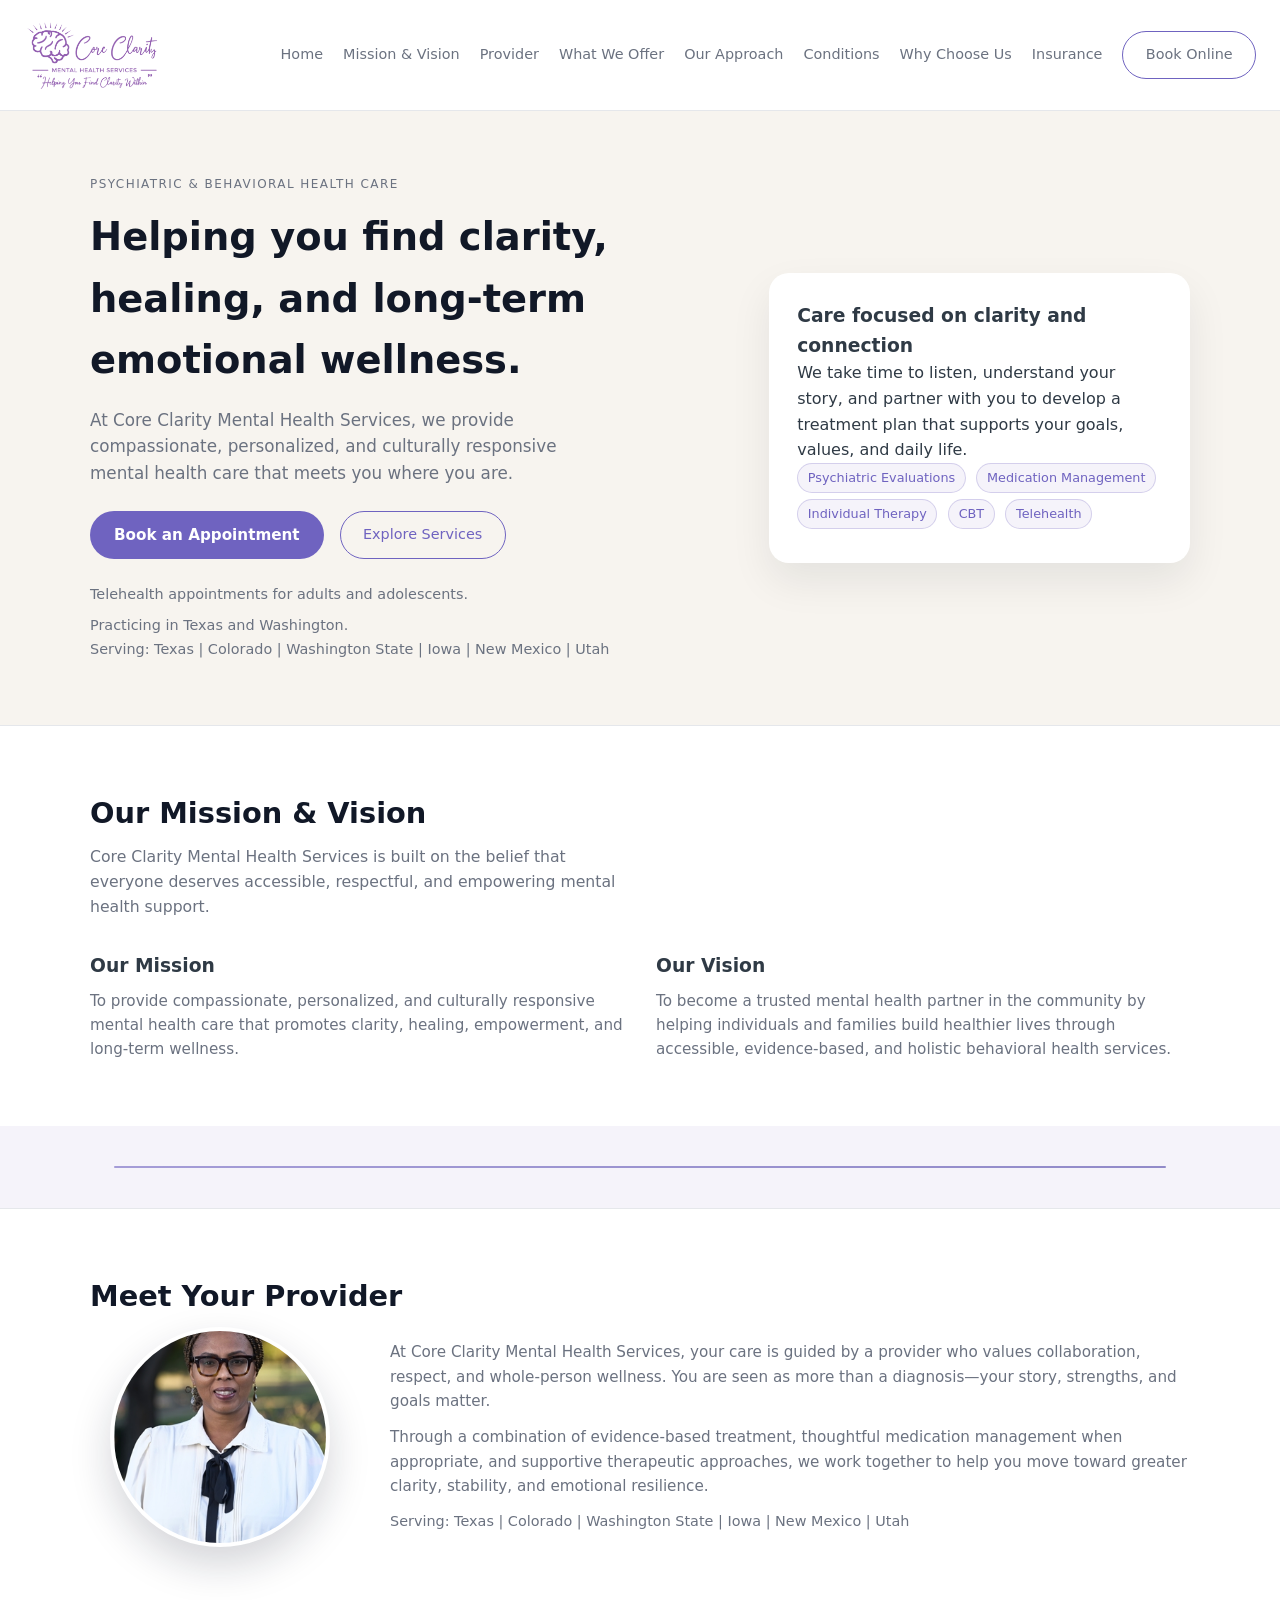
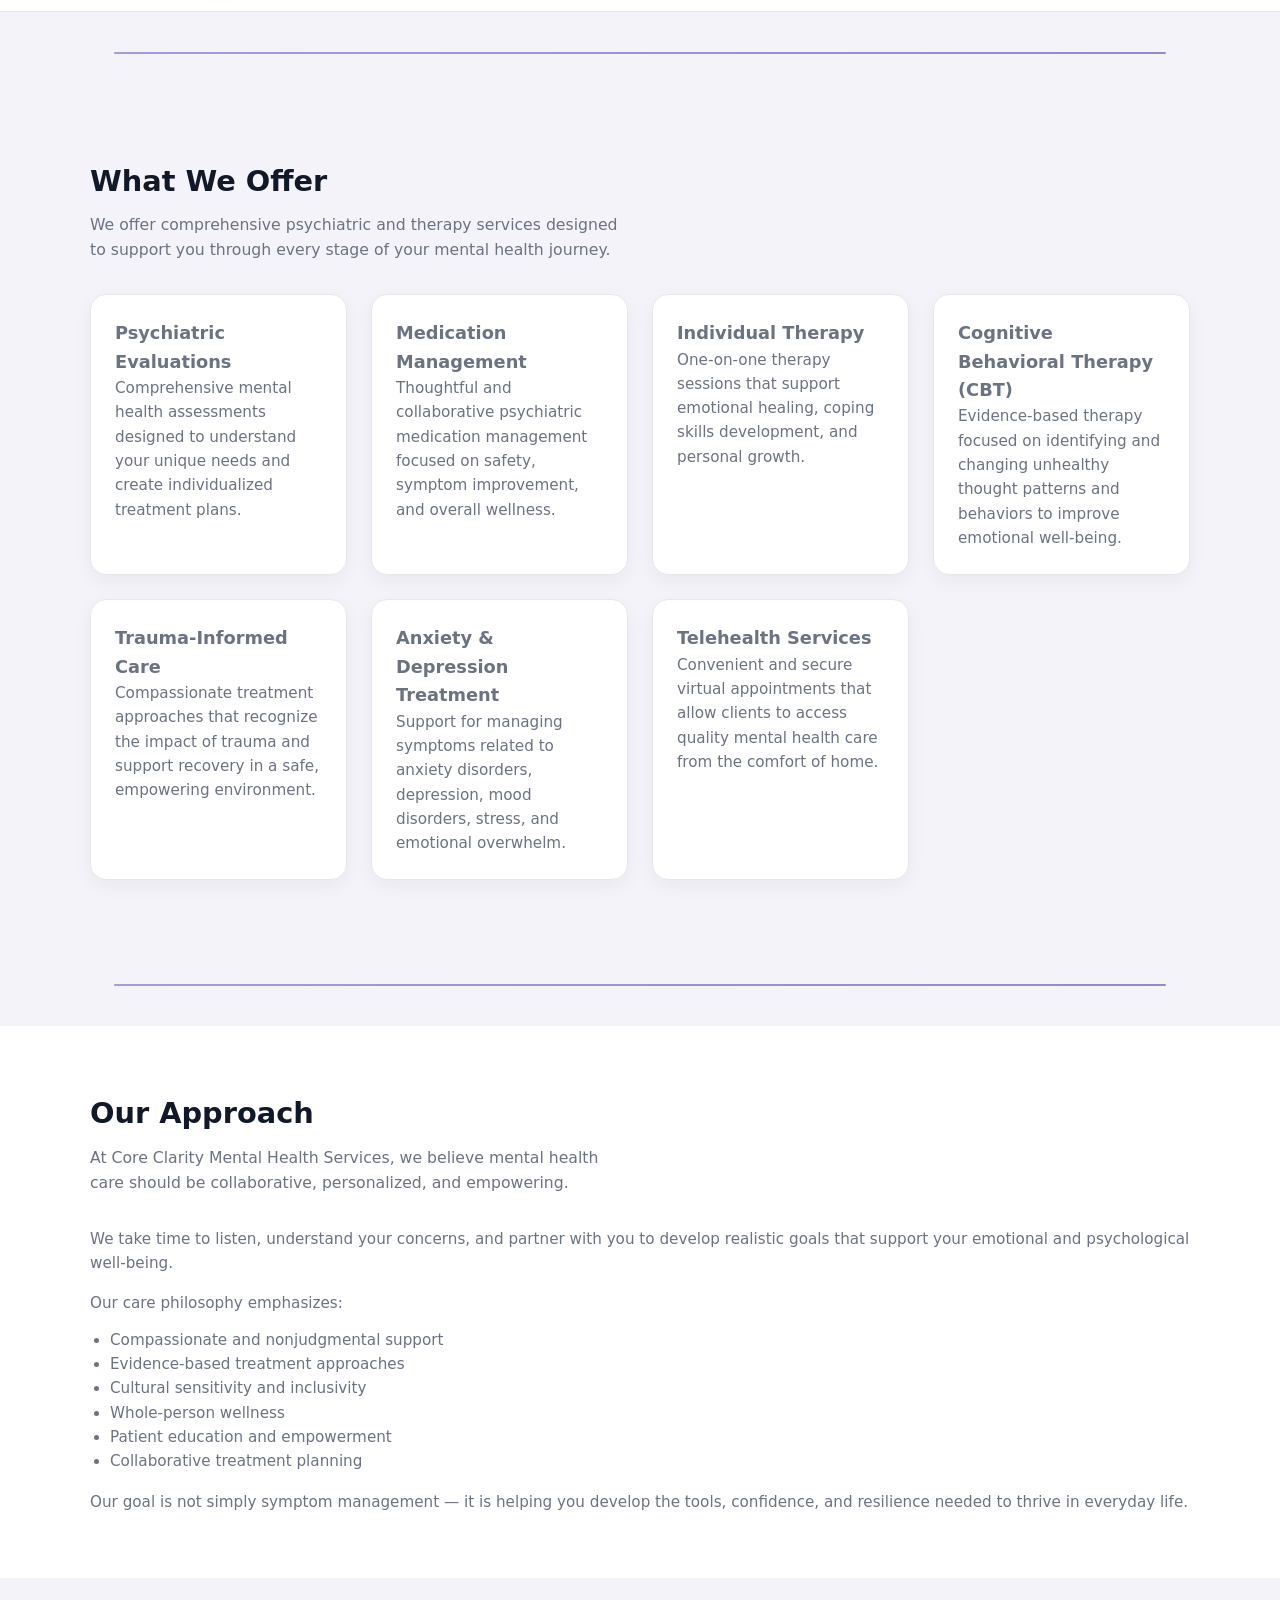
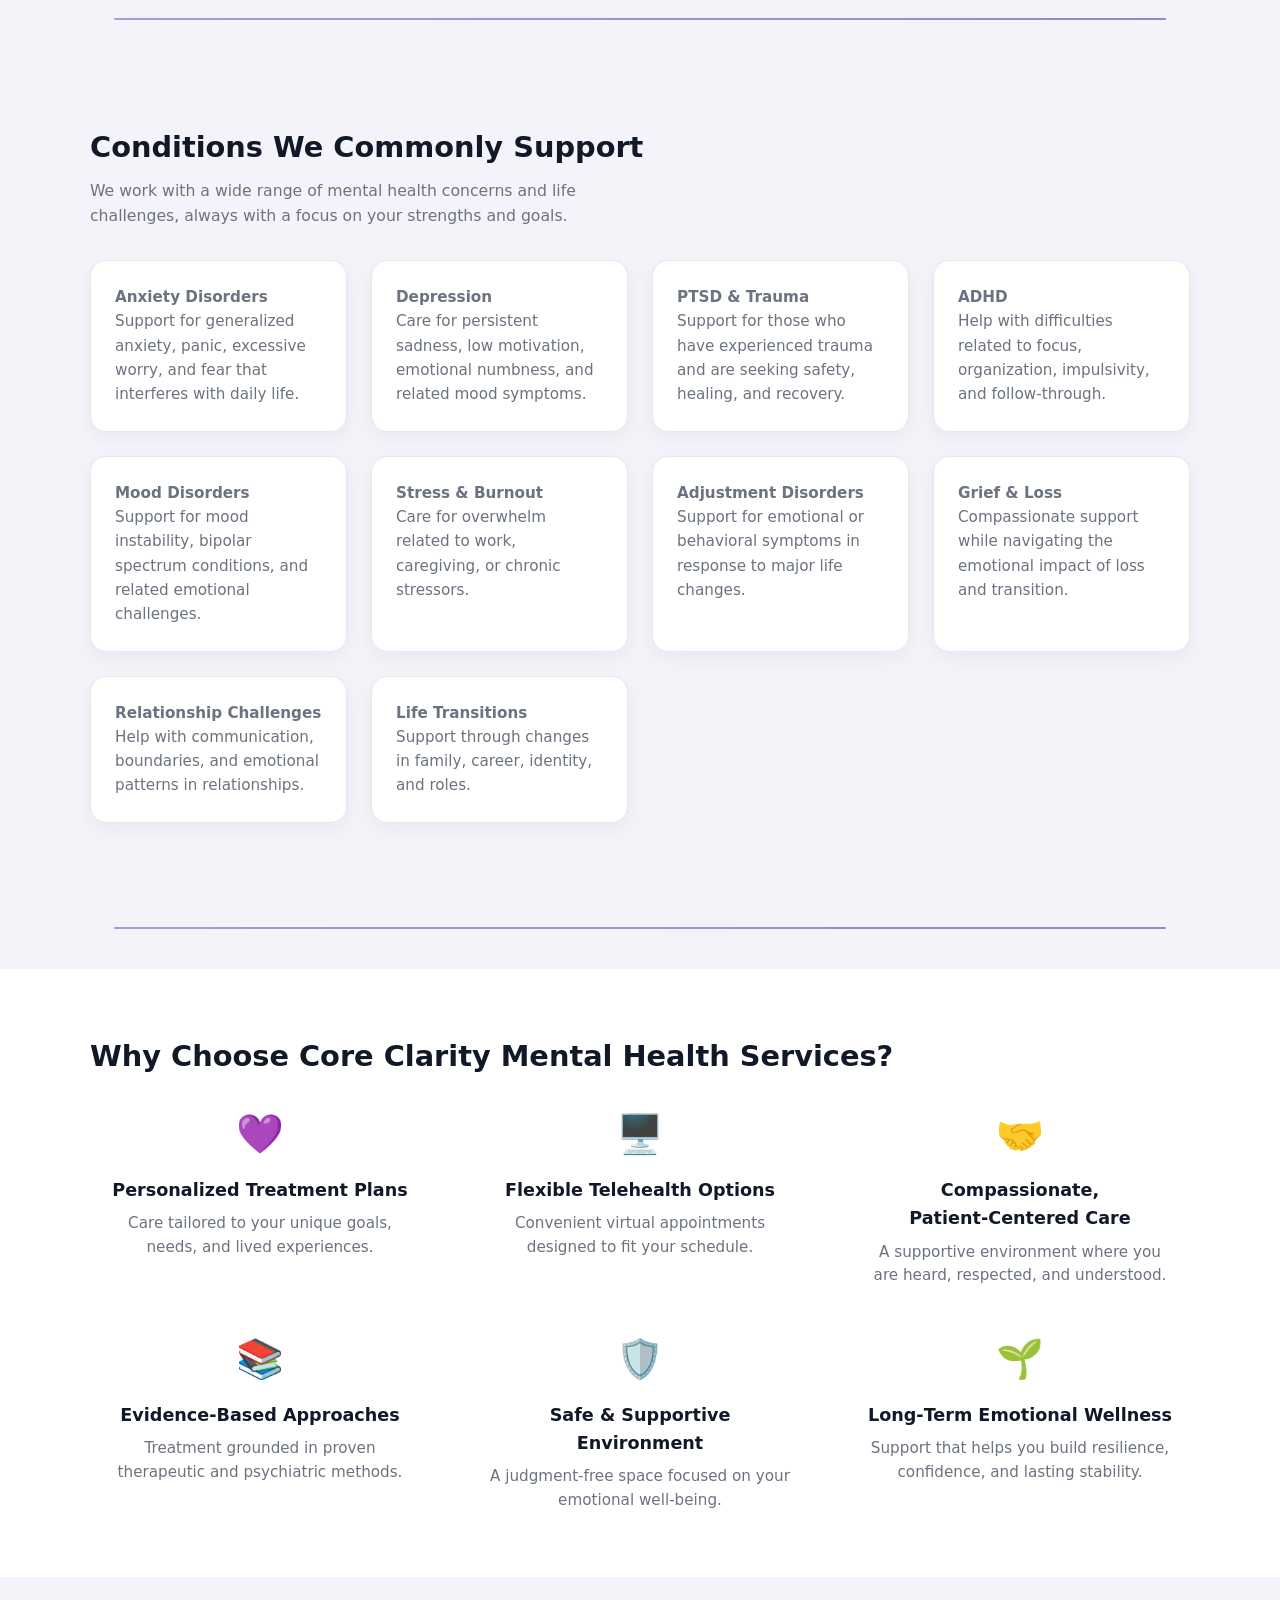
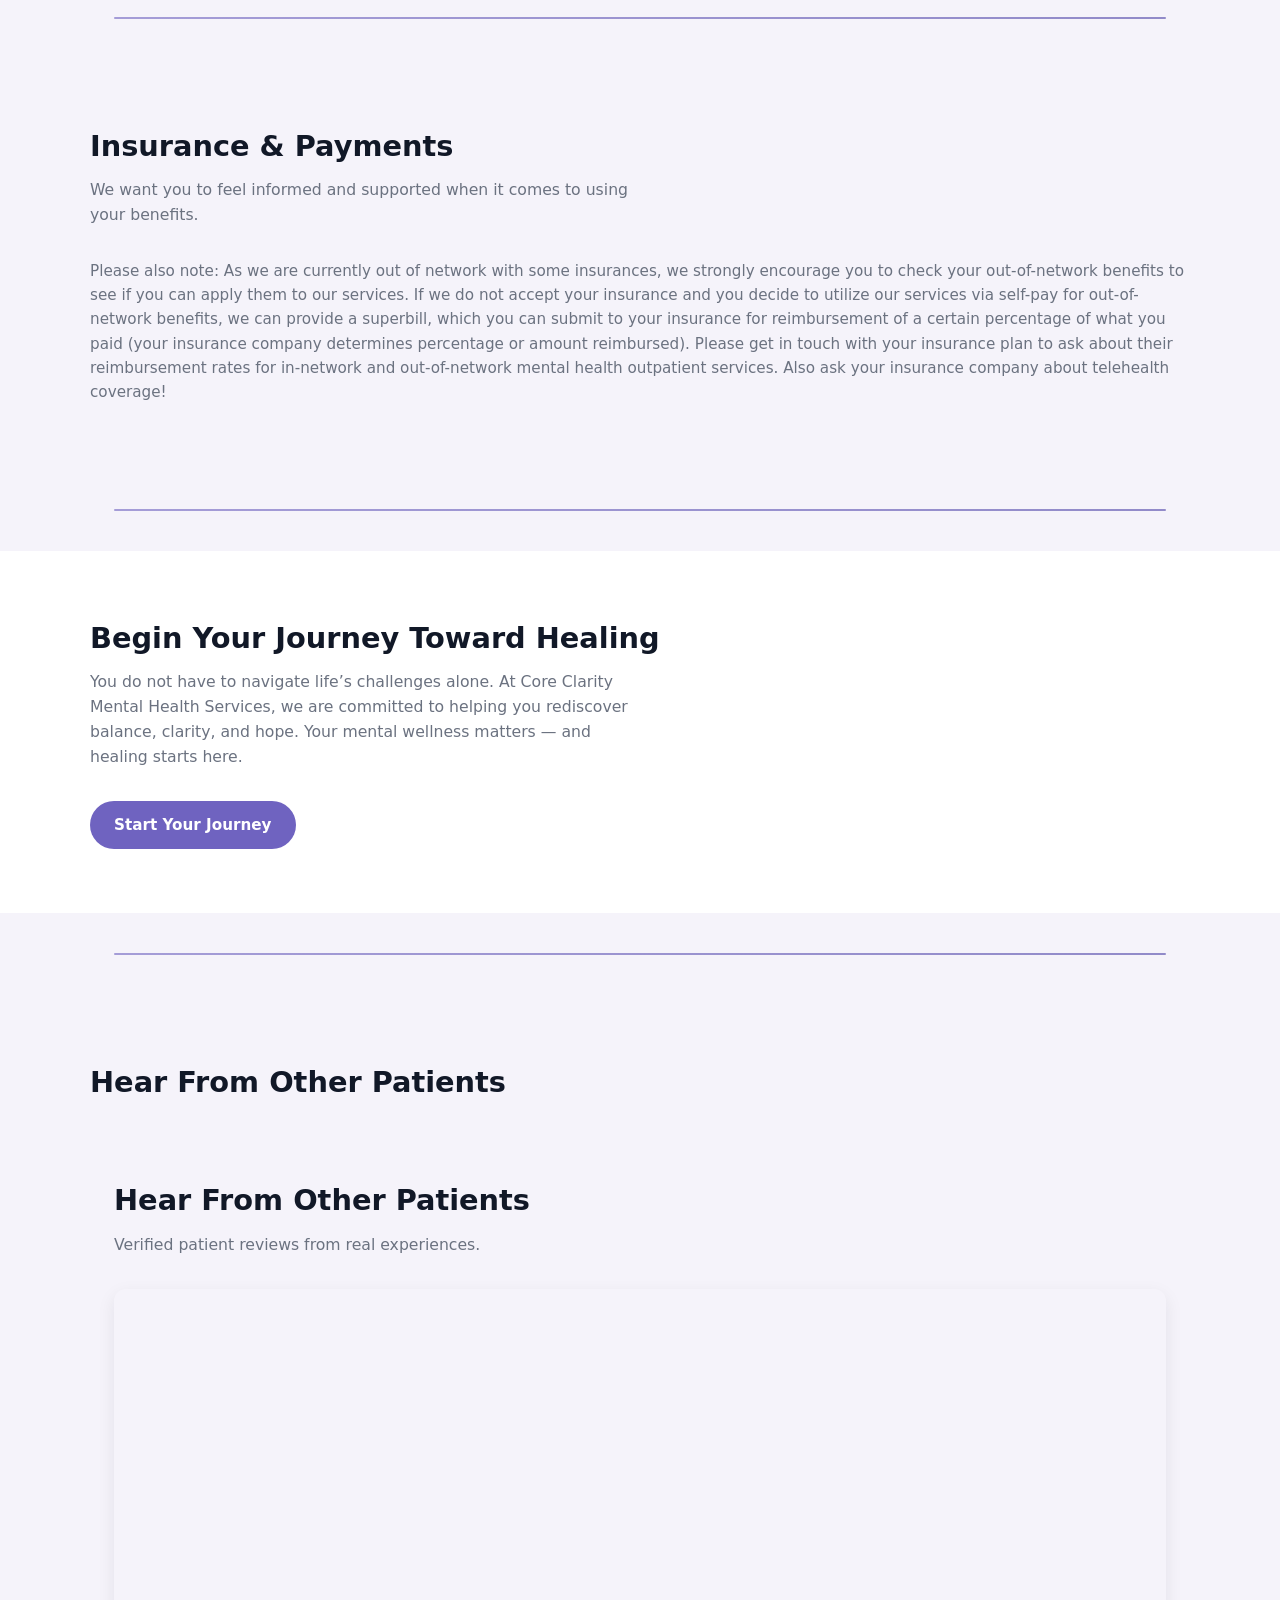
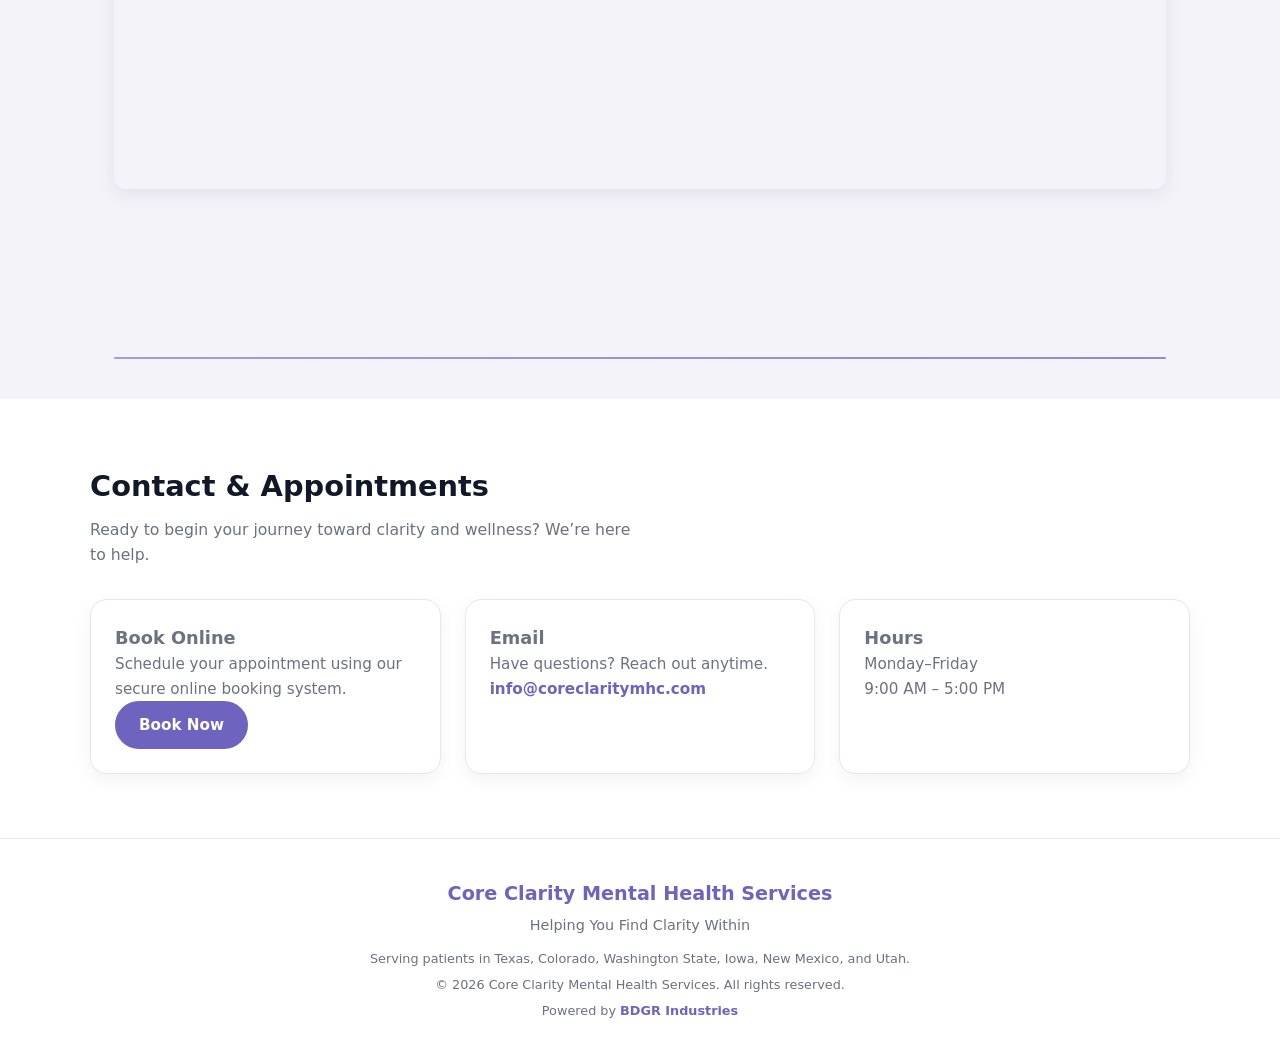
==== commit 131d6dab: "Update index.html" ====
--- a/index.html
+++ b/index.html
@@ -807,12 +807,24 @@
   <section id="testimonials" class="section-lavender">
     <div class="container fade-in">
       <h2 class="section-title">Hear From Other Patients</h2>
-      <p class="section-intro">
-        “Here from other patients”
-      </p>
-      <p style="color:var(--muted); font-size:0.9rem;">
-        (Testimonials coming soon.)
-      </p>
+ <section id="testimonials" class="section-lavender">
+  <div class="container fade-in">
+    <h2 class="section-title">Hear From Other Patients</h2>
+    <p class="section-intro">
+      Verified patient reviews from real experiences.
+    </p>
+
+    <!-- Zocdoc Reviews Embed (Option B - Scroll-Locked) -->
+    <div style="width:100%; height:500px; overflow:hidden; border-radius:12px; box-shadow:0 6px 18px rgba(15,23,42,0.08);">
+      <iframe 
+        src="https://www.zocdoc.com/doctor/viola-mbise-pmhnp-bc-672874#reviews"
+        style="width:100%; height:1200px; border:0; transform:translateY(-250px);">
+      </iframe>
+    </div>
+
+  </div>
+</section>
+
     </div>
   </section>
 
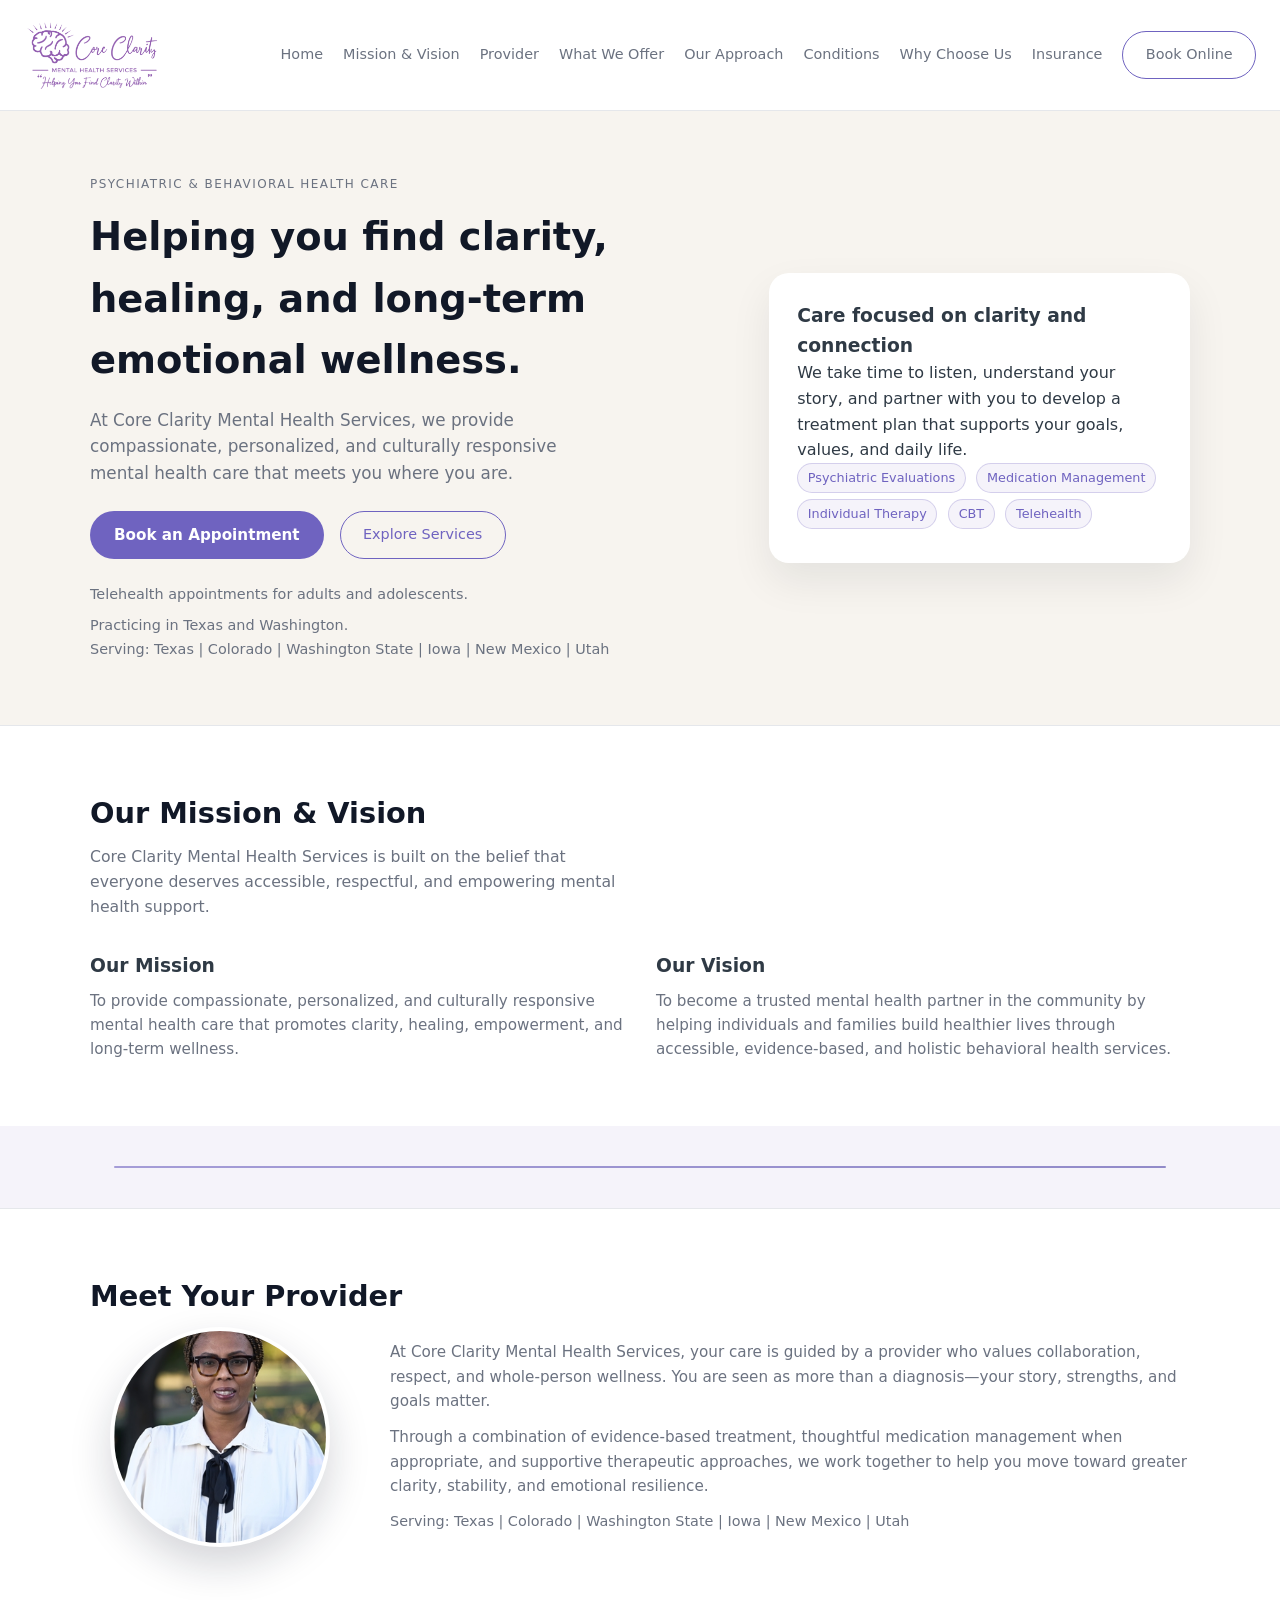
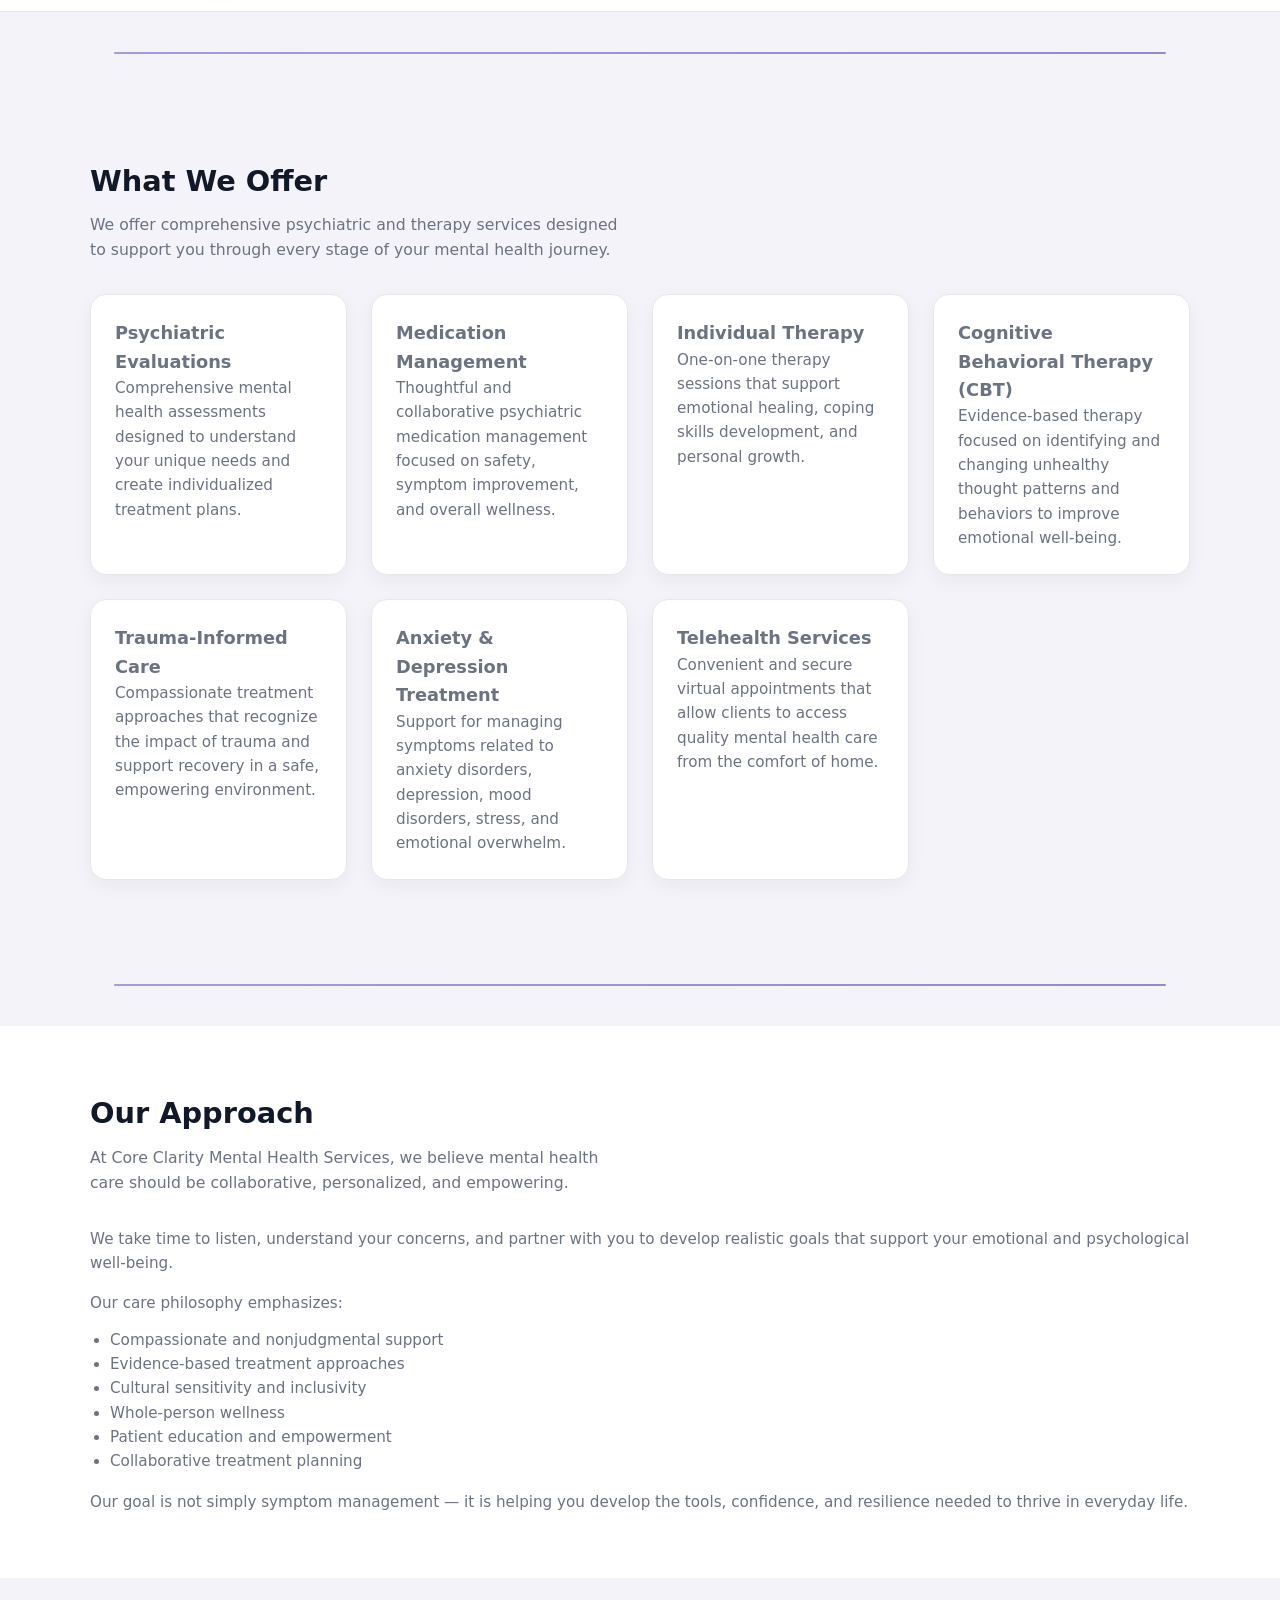
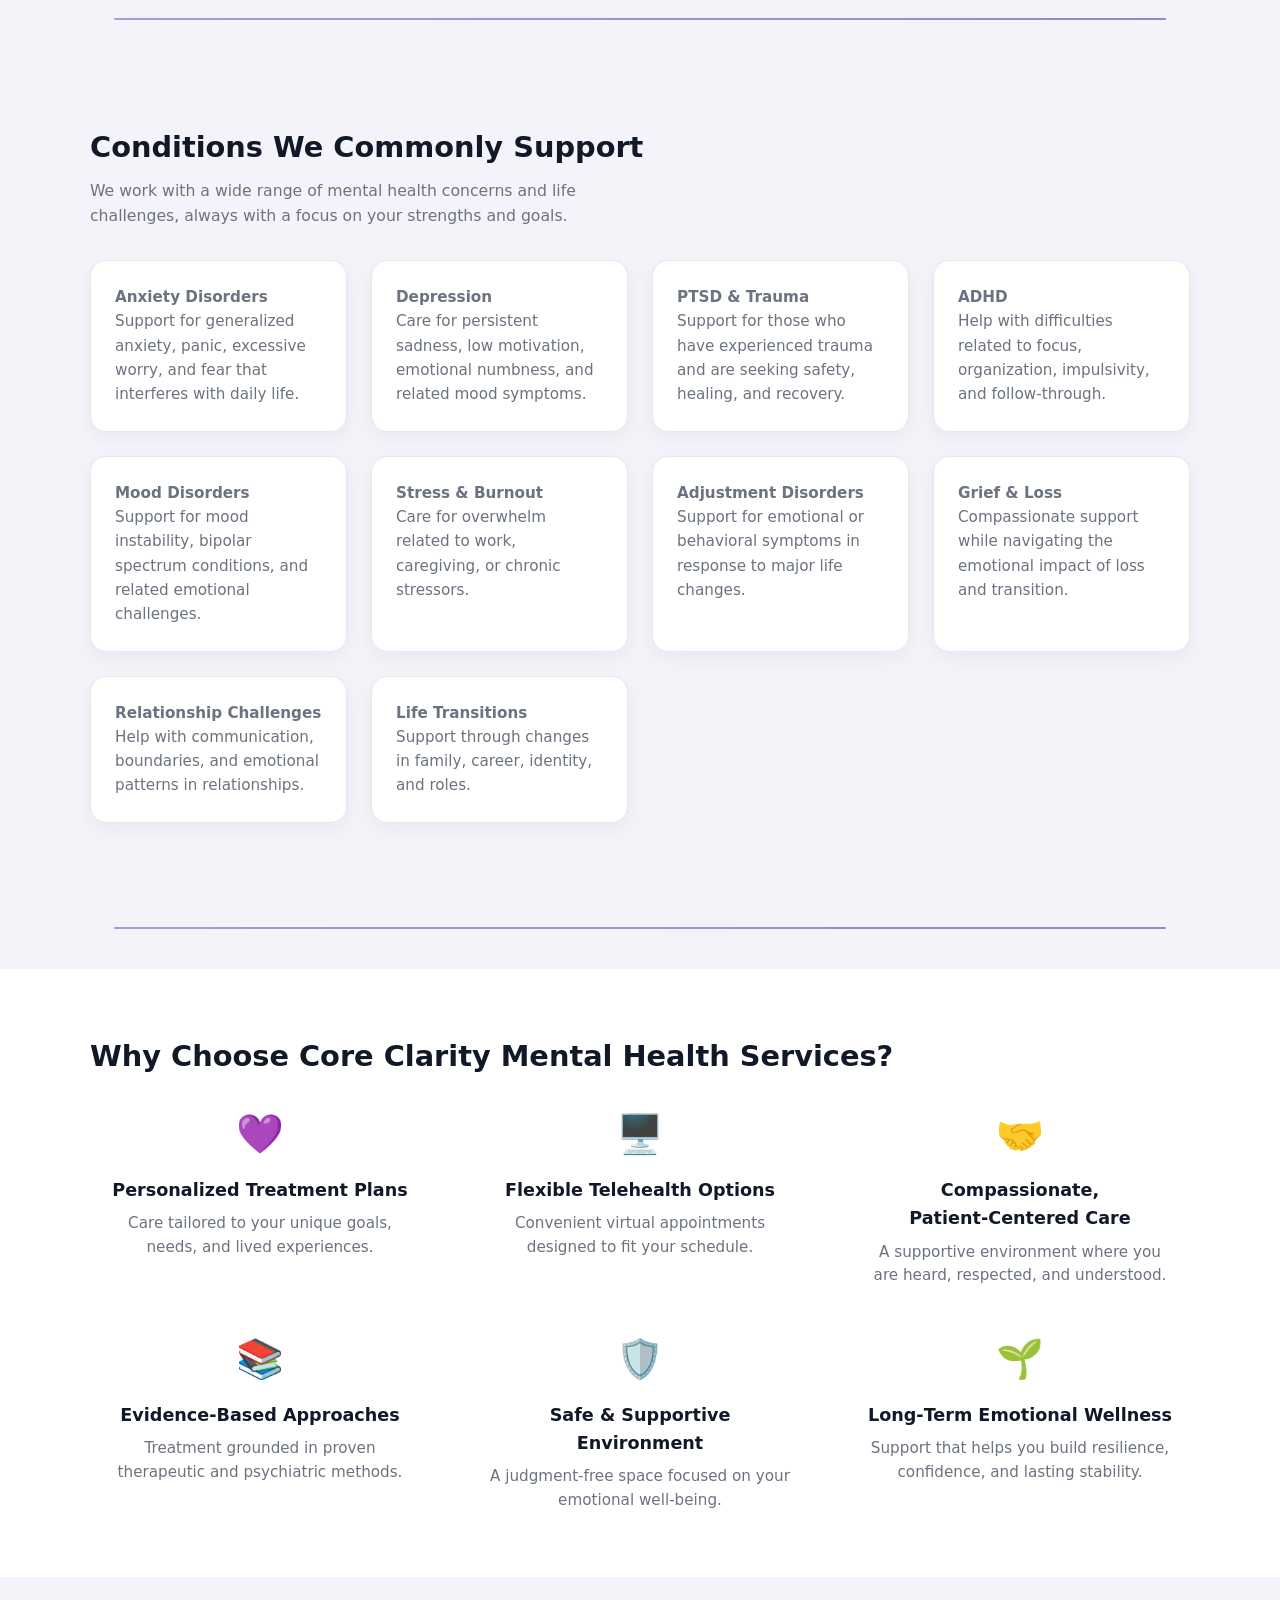
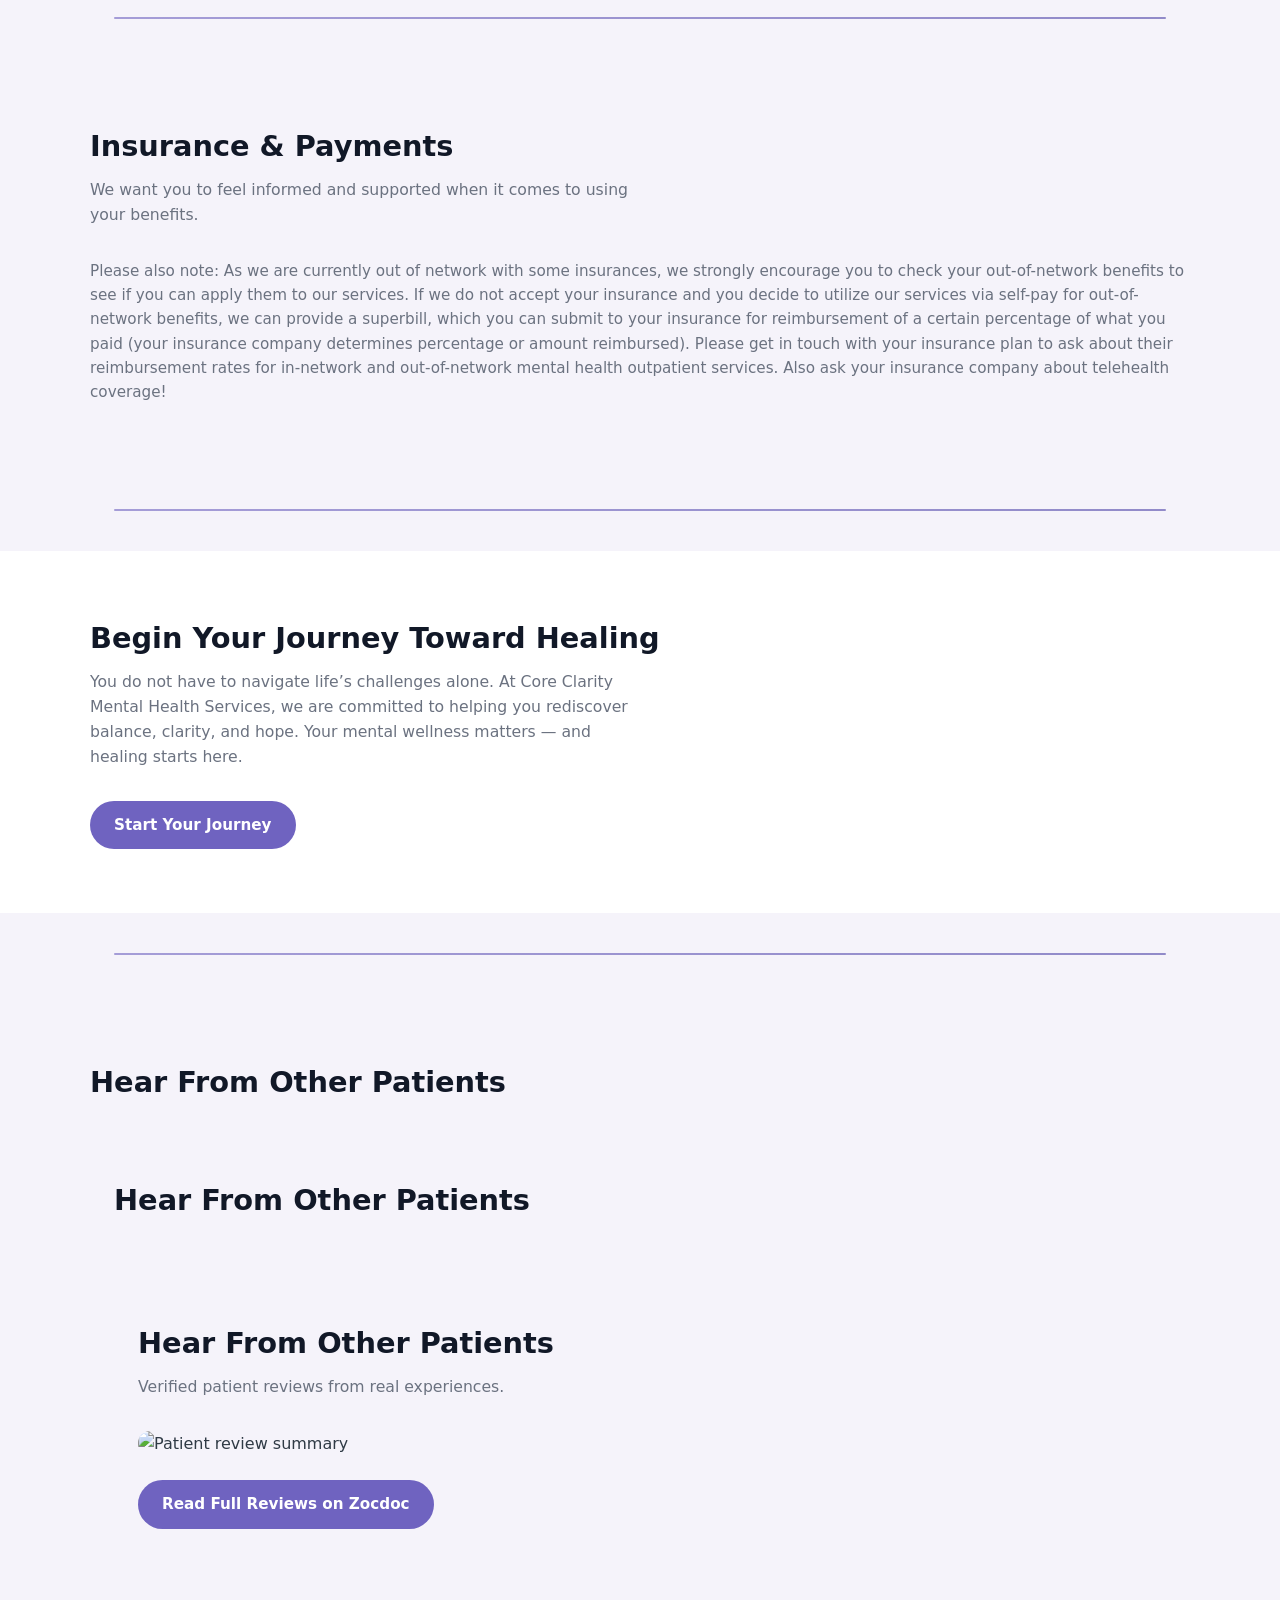
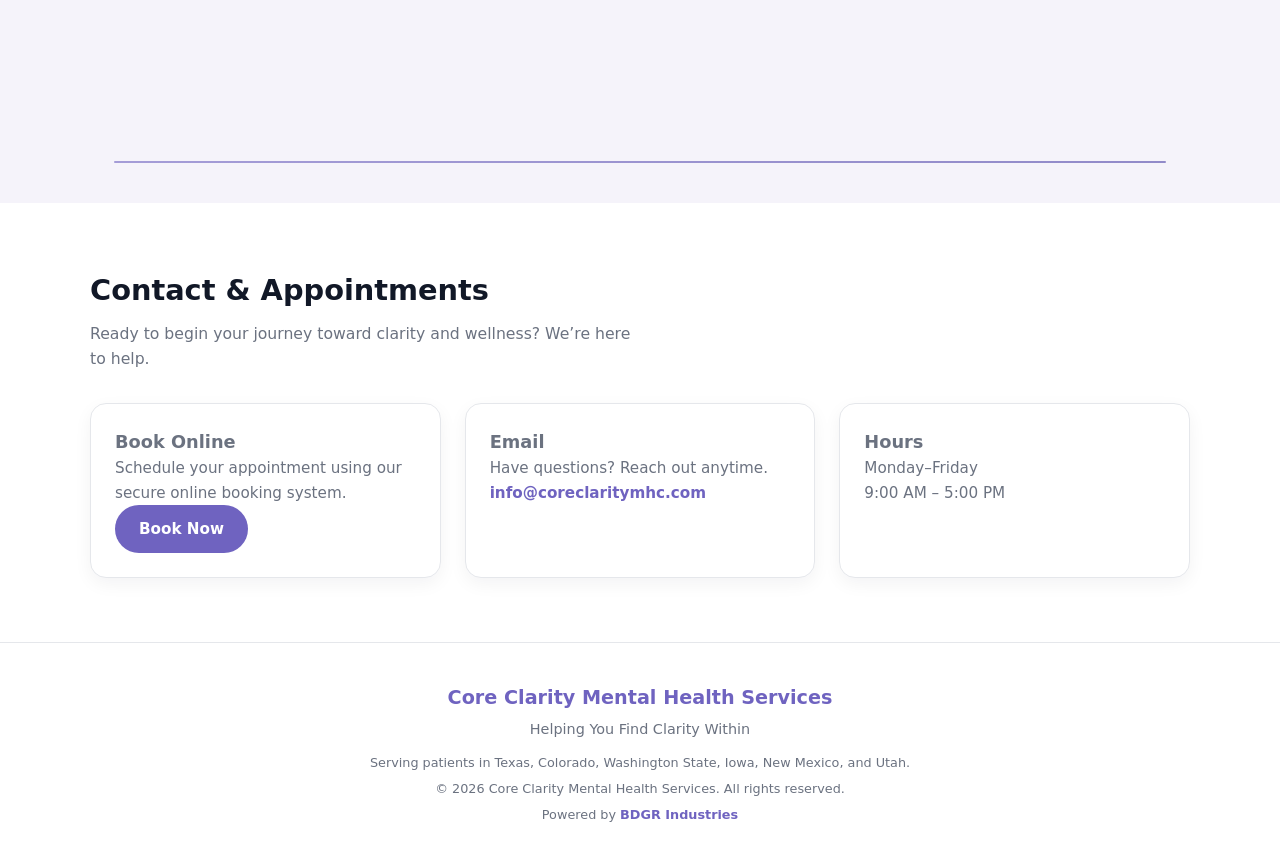
==== commit 235255bd: "Update index.html" ====
--- a/index.html
+++ b/index.html
@@ -811,17 +811,21 @@
   <div class="container fade-in">
     <h2 class="section-title">Hear From Other Patients</h2>
     <p class="section-intro">
-      Verified patient reviews from real experiences.
-    </p>
-
-    <!-- Zocdoc Reviews Embed (Option B - Scroll-Locked) -->
-    <div style="width:100%; height:500px; overflow:hidden; border-radius:12px; box-shadow:0 6px 18px rgba(15,23,42,0.08);">
-      <iframe 
-        src="https://www.zocdoc.com/doctor/viola-mbise-pmhnp-bc-672874#reviews"
-        style="width:100%; height:1200px; border:0; transform:translateY(-250px);">
-      </iframe>
-    </div>
-
+  <section id="testimonials" class="section-lavender">
+  <div class="container fade-in">
+    <h2 class="section-title">Hear From Other Patients</h2>
+    <p class="section-intro">Verified patient reviews from real experiences.</p>
+
+    <img src="reviews-screenshot.png" alt="Patient review summary" style="width:100%; border-radius:12px;">
+
+    <div style="margin-top:1.5rem;">
+      <a href="https://www.zocdoc.com/doctor/viola-mbise-pmhnp-bc-672874#reviews"
+         class="btn-primary" target="_blank" rel="noopener">
+         Read Full Reviews on Zocdoc
+      </a>
+    </div>
+  </div>
+</section>
   </div>
 </section>
 
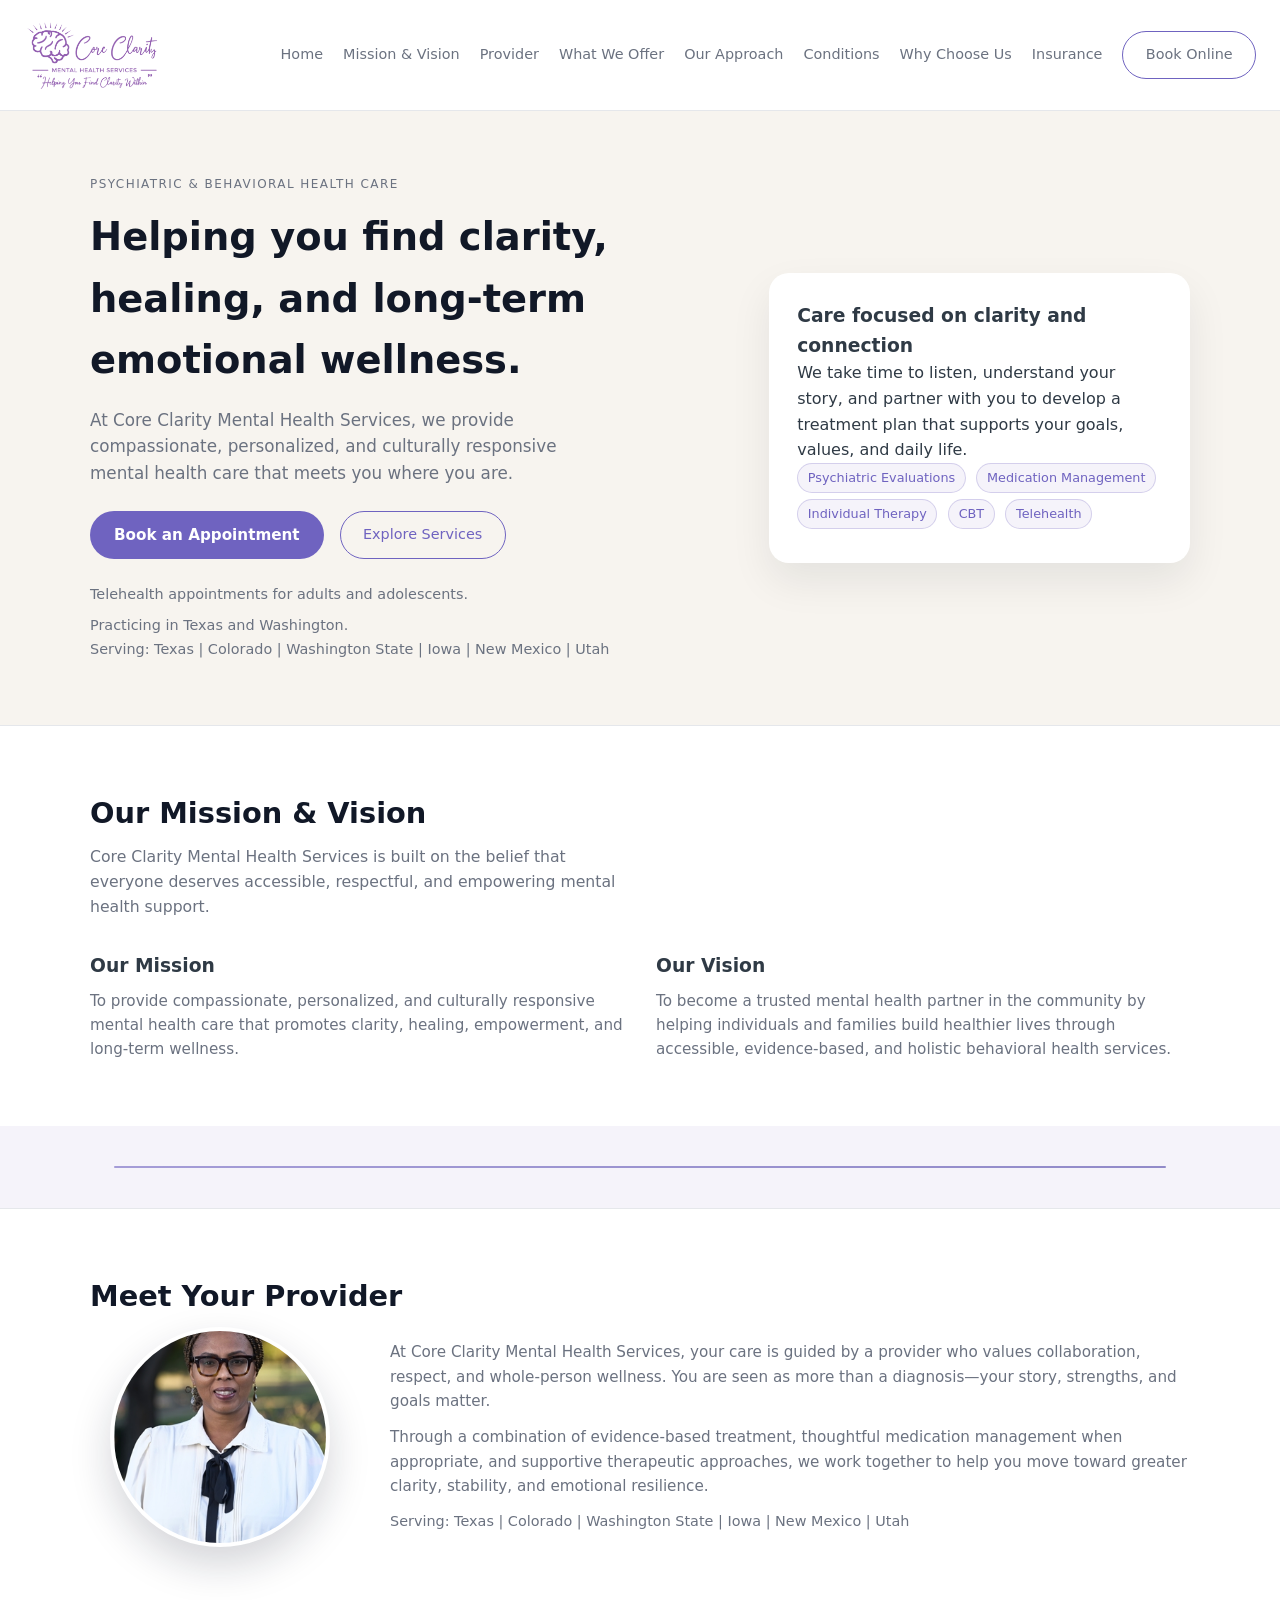
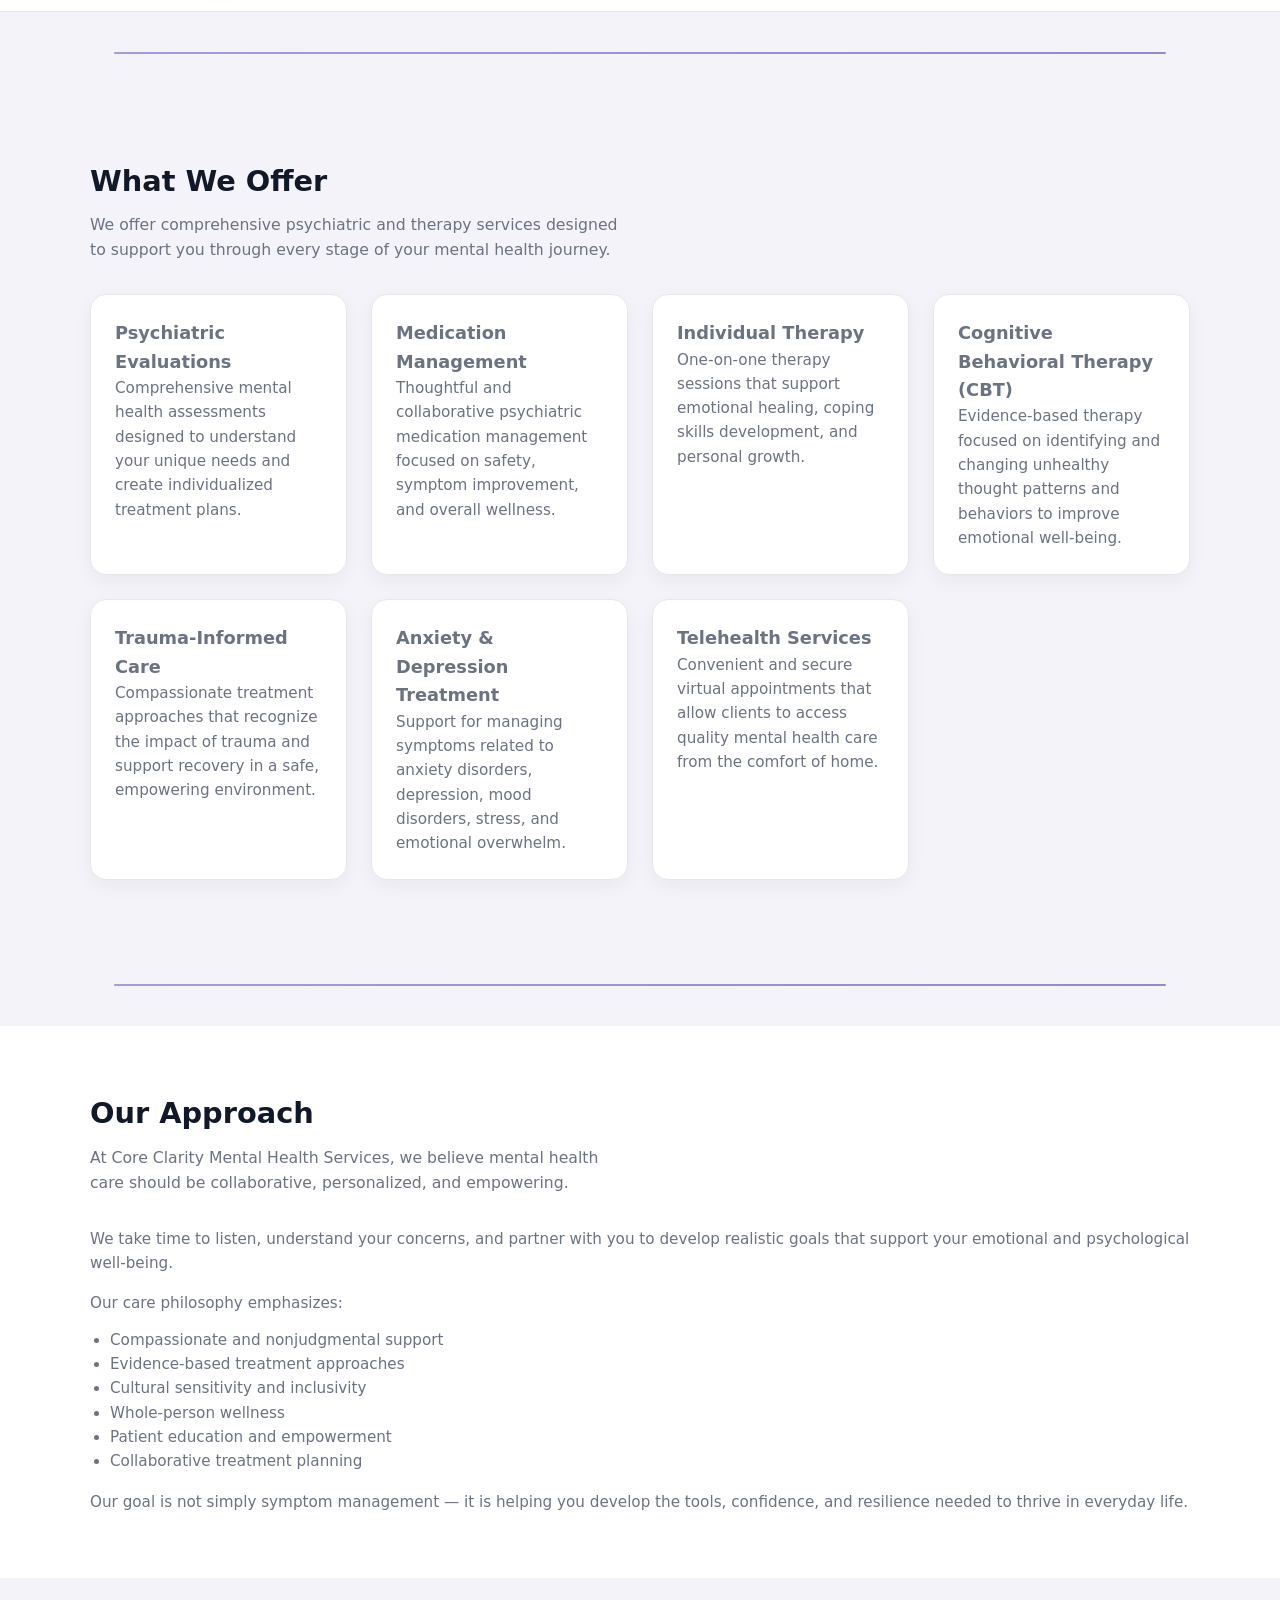
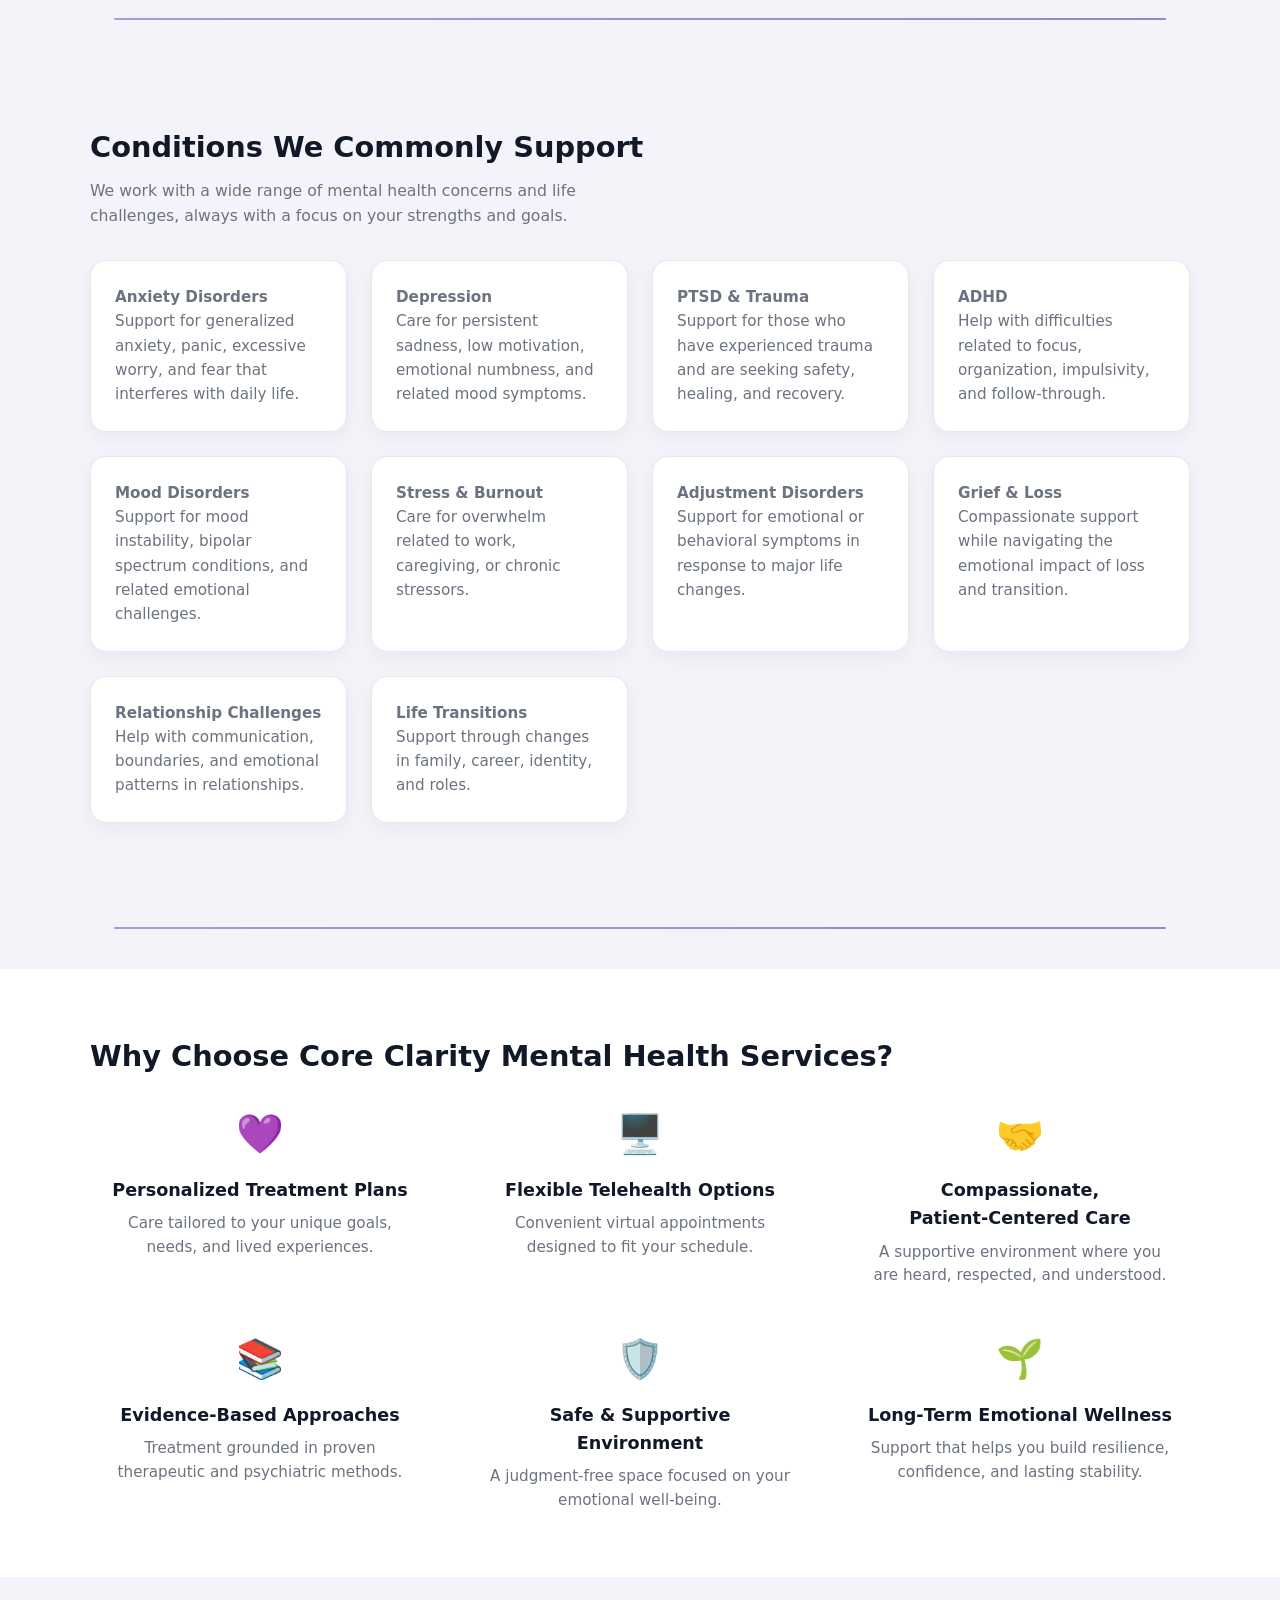
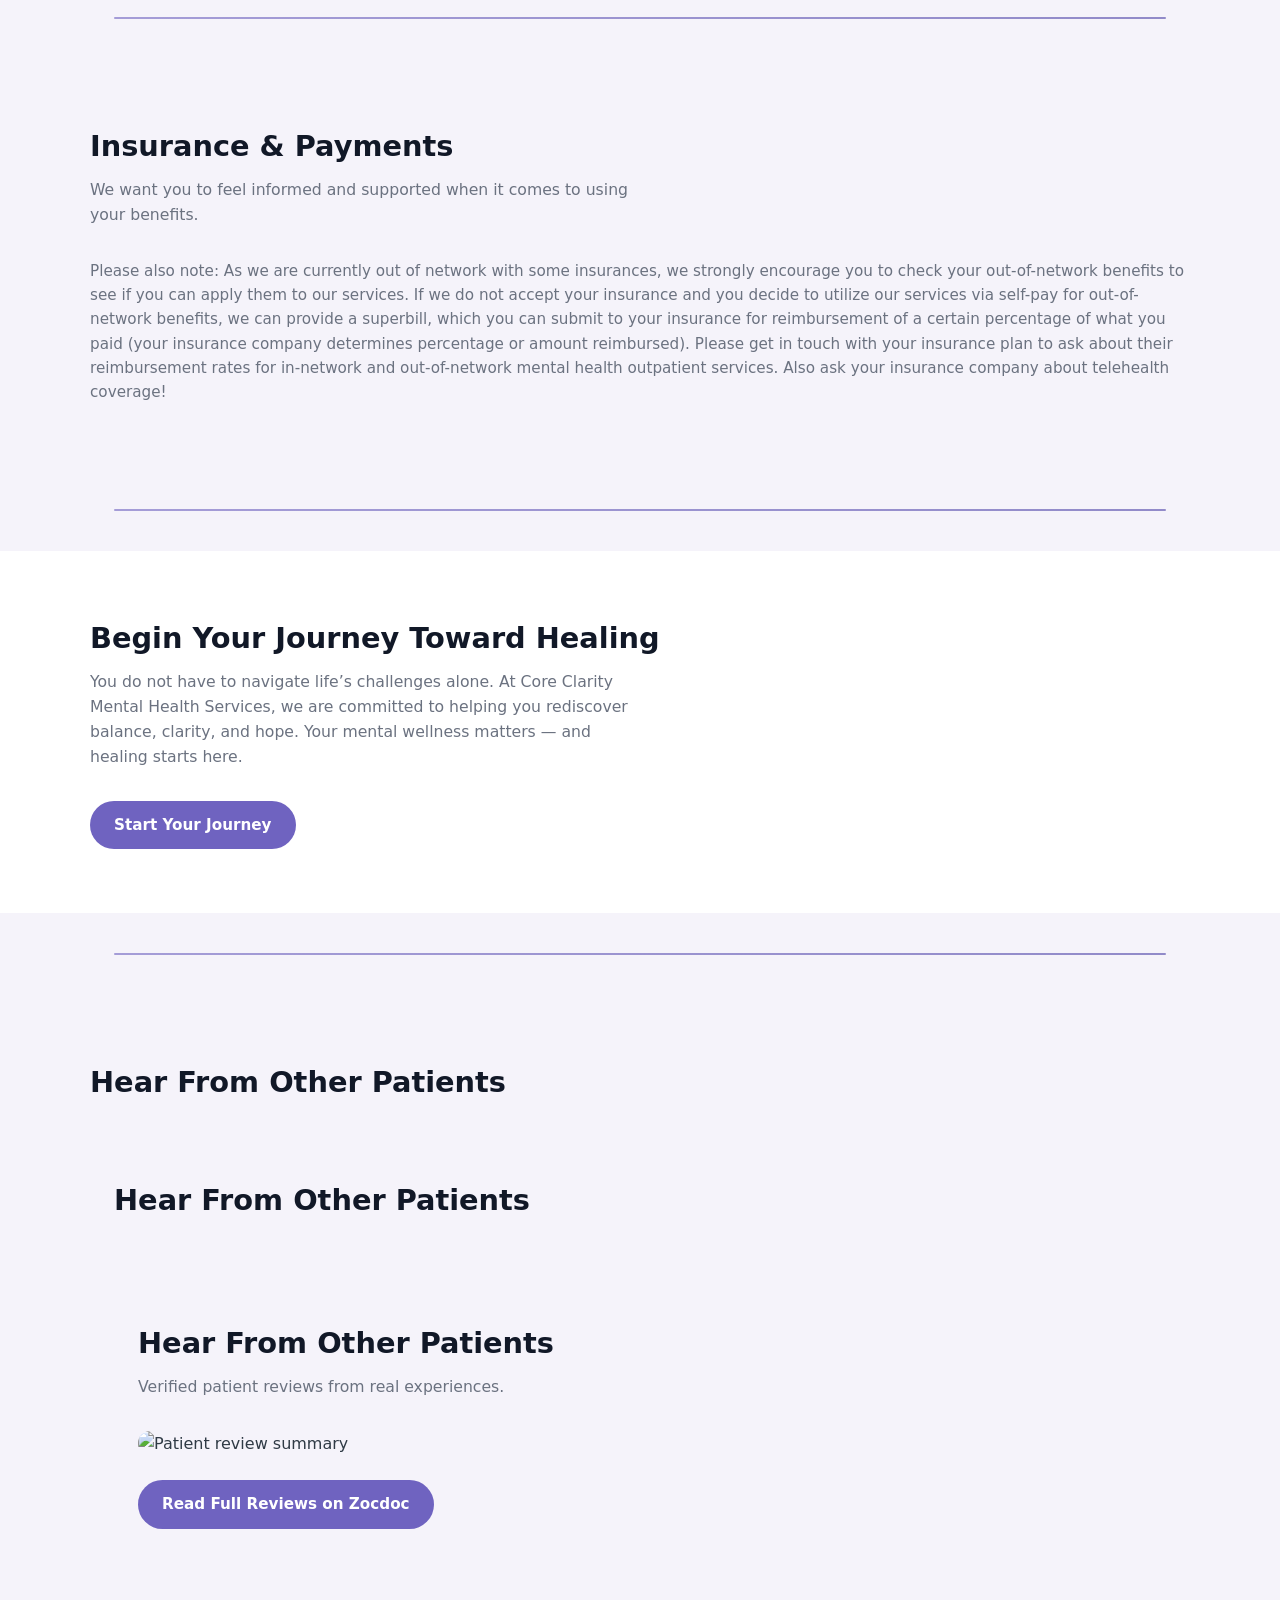
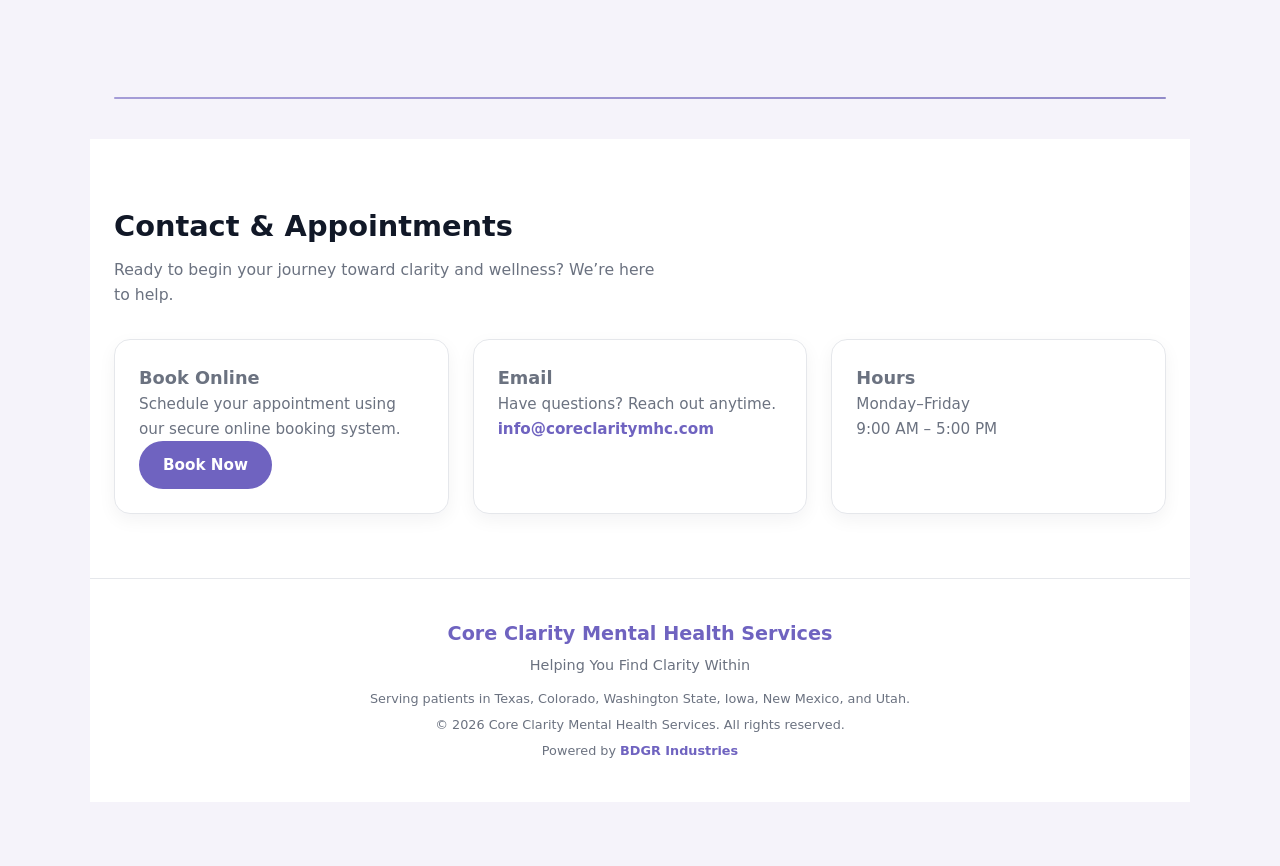
==== commit e07d6f4d: "Update index.html" ====
--- a/index.html
+++ b/index.html
@@ -811,7 +811,7 @@
   <div class="container fade-in">
     <h2 class="section-title">Hear From Other Patients</h2>
     <p class="section-intro">
-  <section id="testimonials" class="section-lavender">
+ <section id="testimonials" class="section-lavender">
   <div class="container fade-in">
     <h2 class="section-title">Hear From Other Patients</h2>
     <p class="section-intro">Verified patient reviews from real experiences.</p>
@@ -826,9 +826,6 @@
     </div>
   </div>
 </section>
-  </div>
-</section>
-
     </div>
   </section>
 
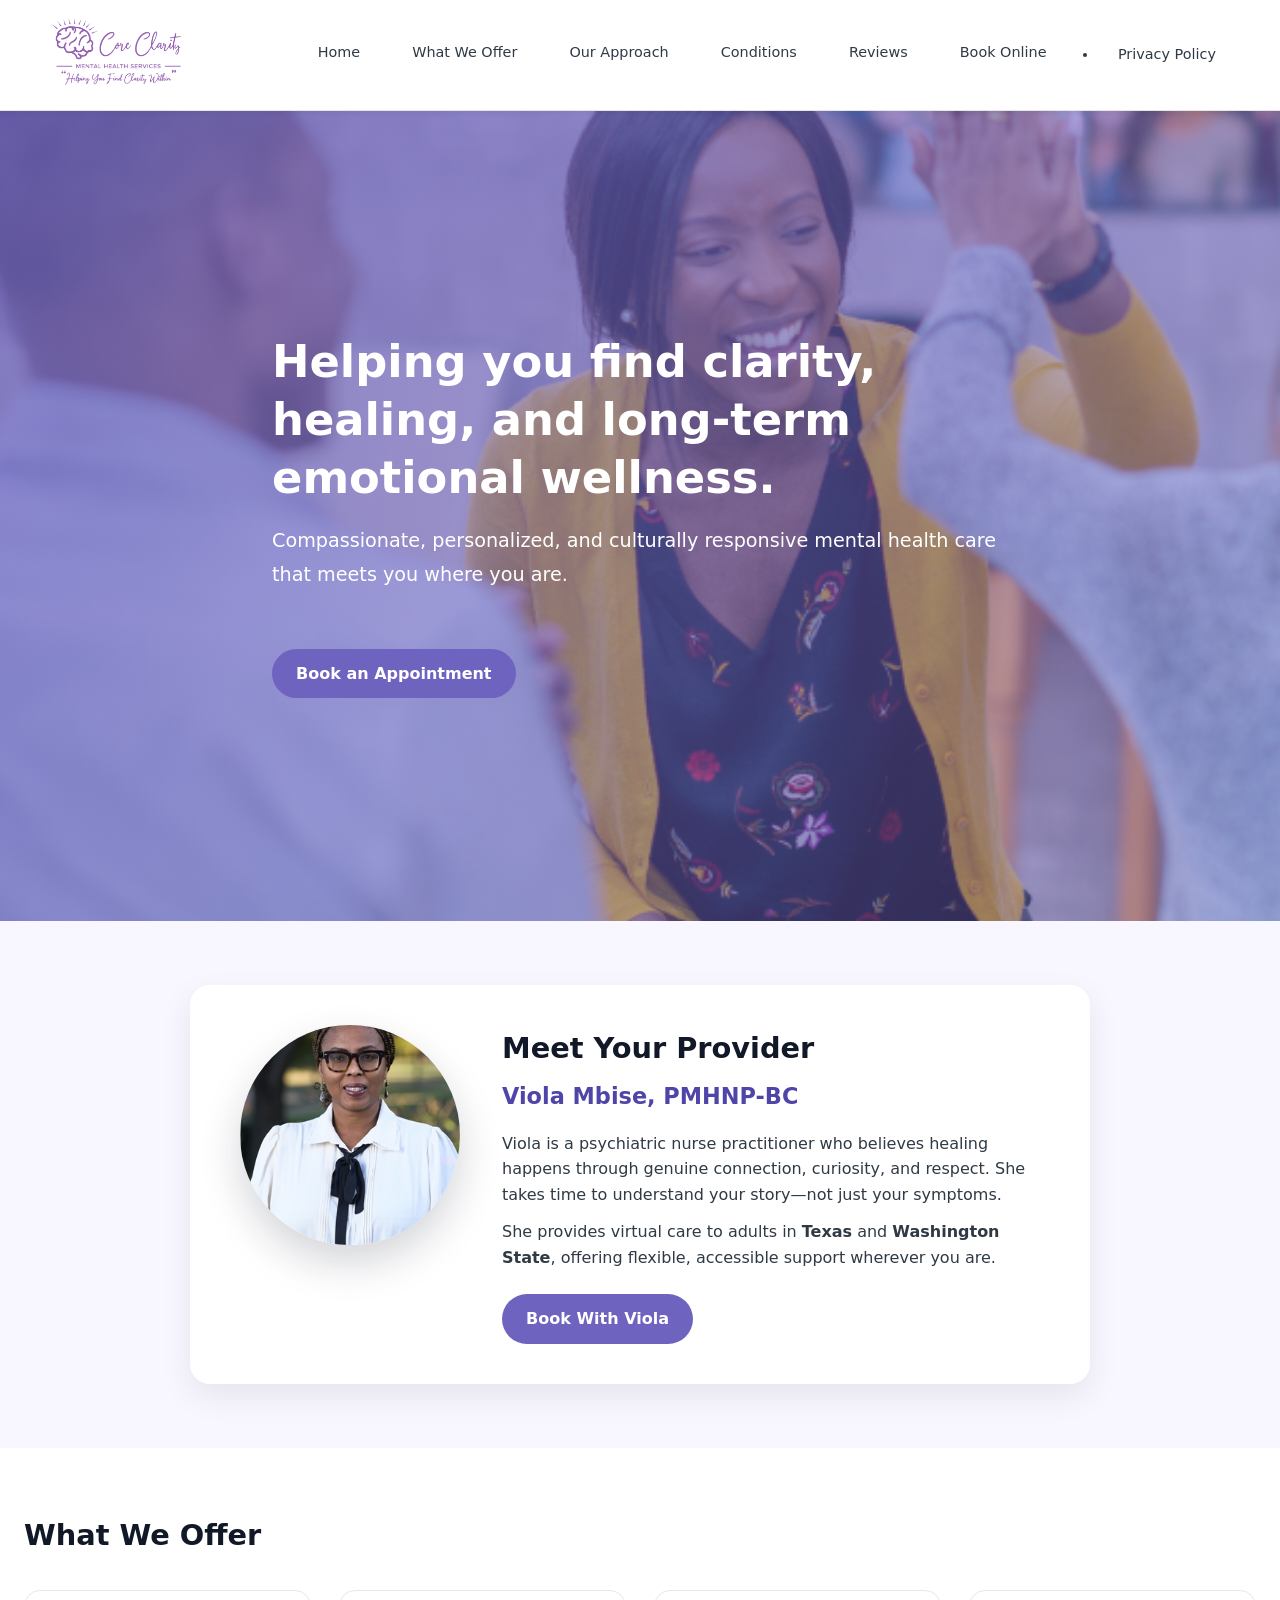
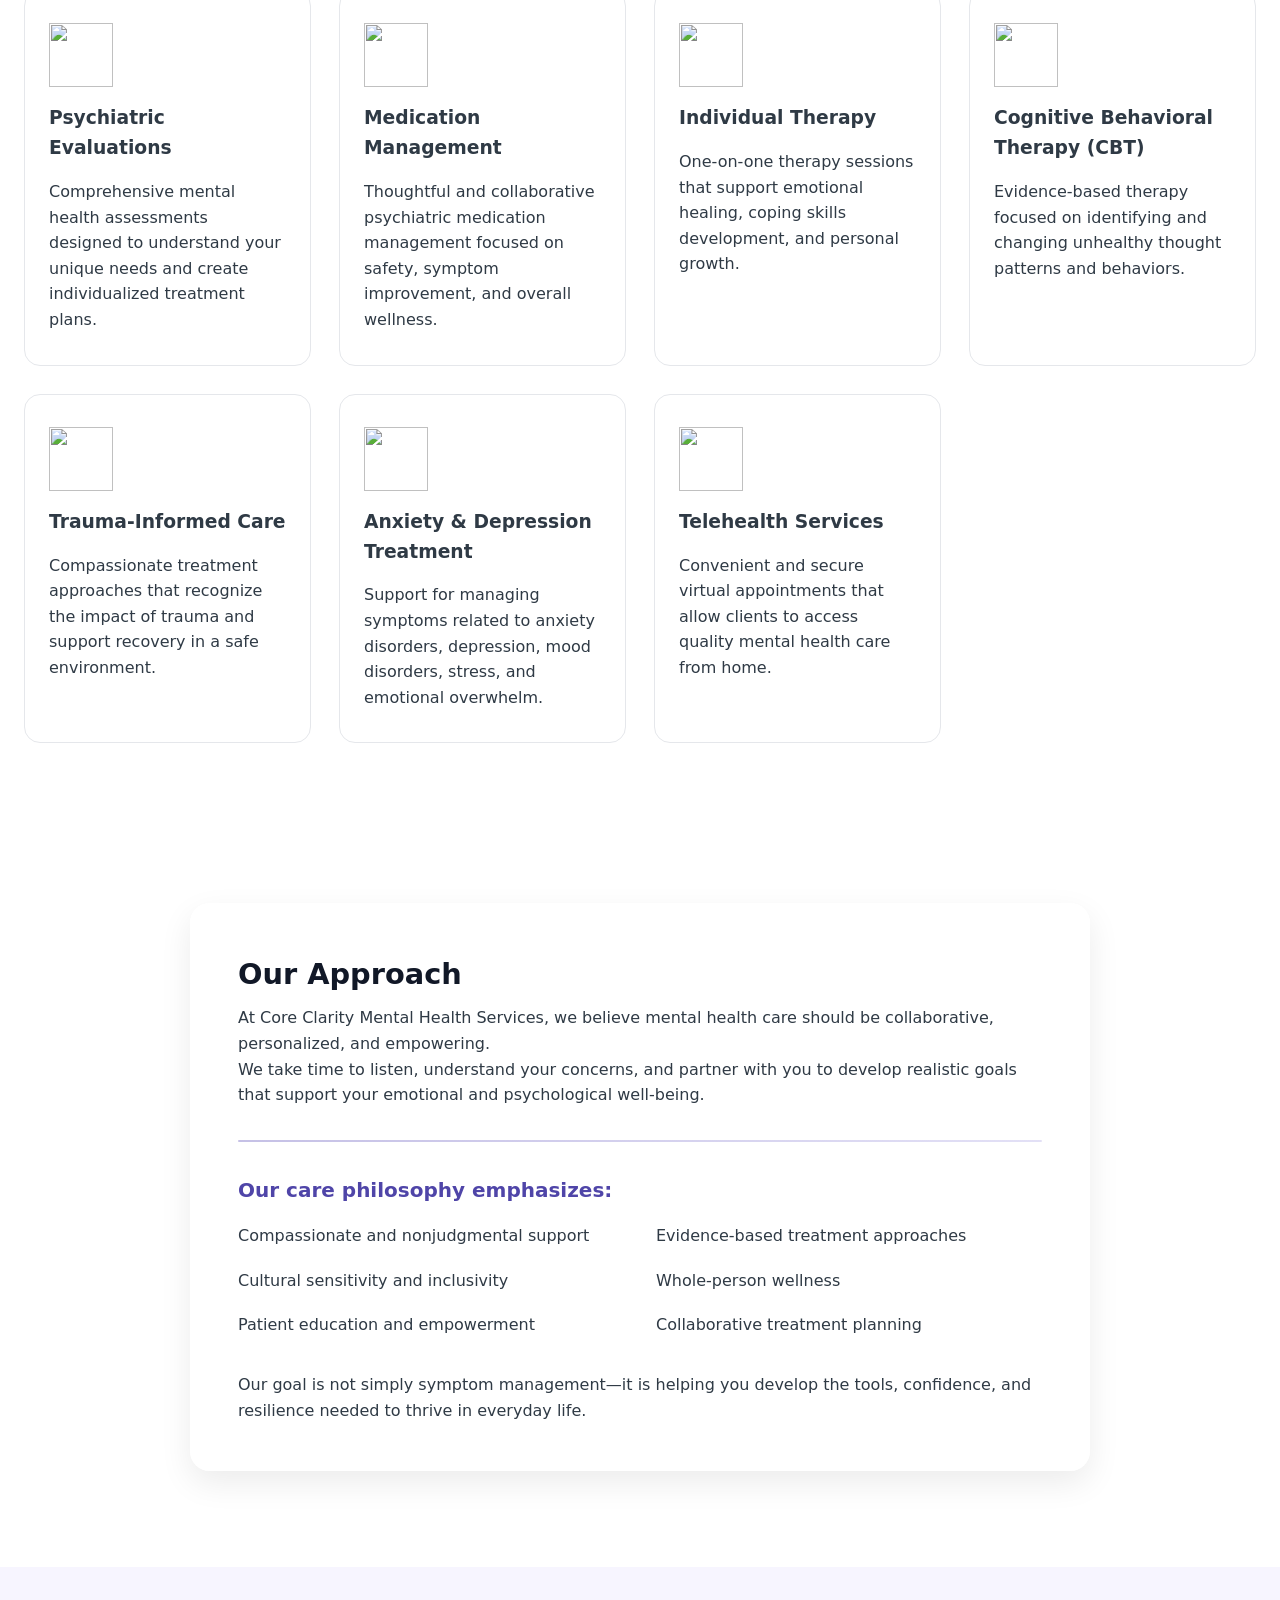
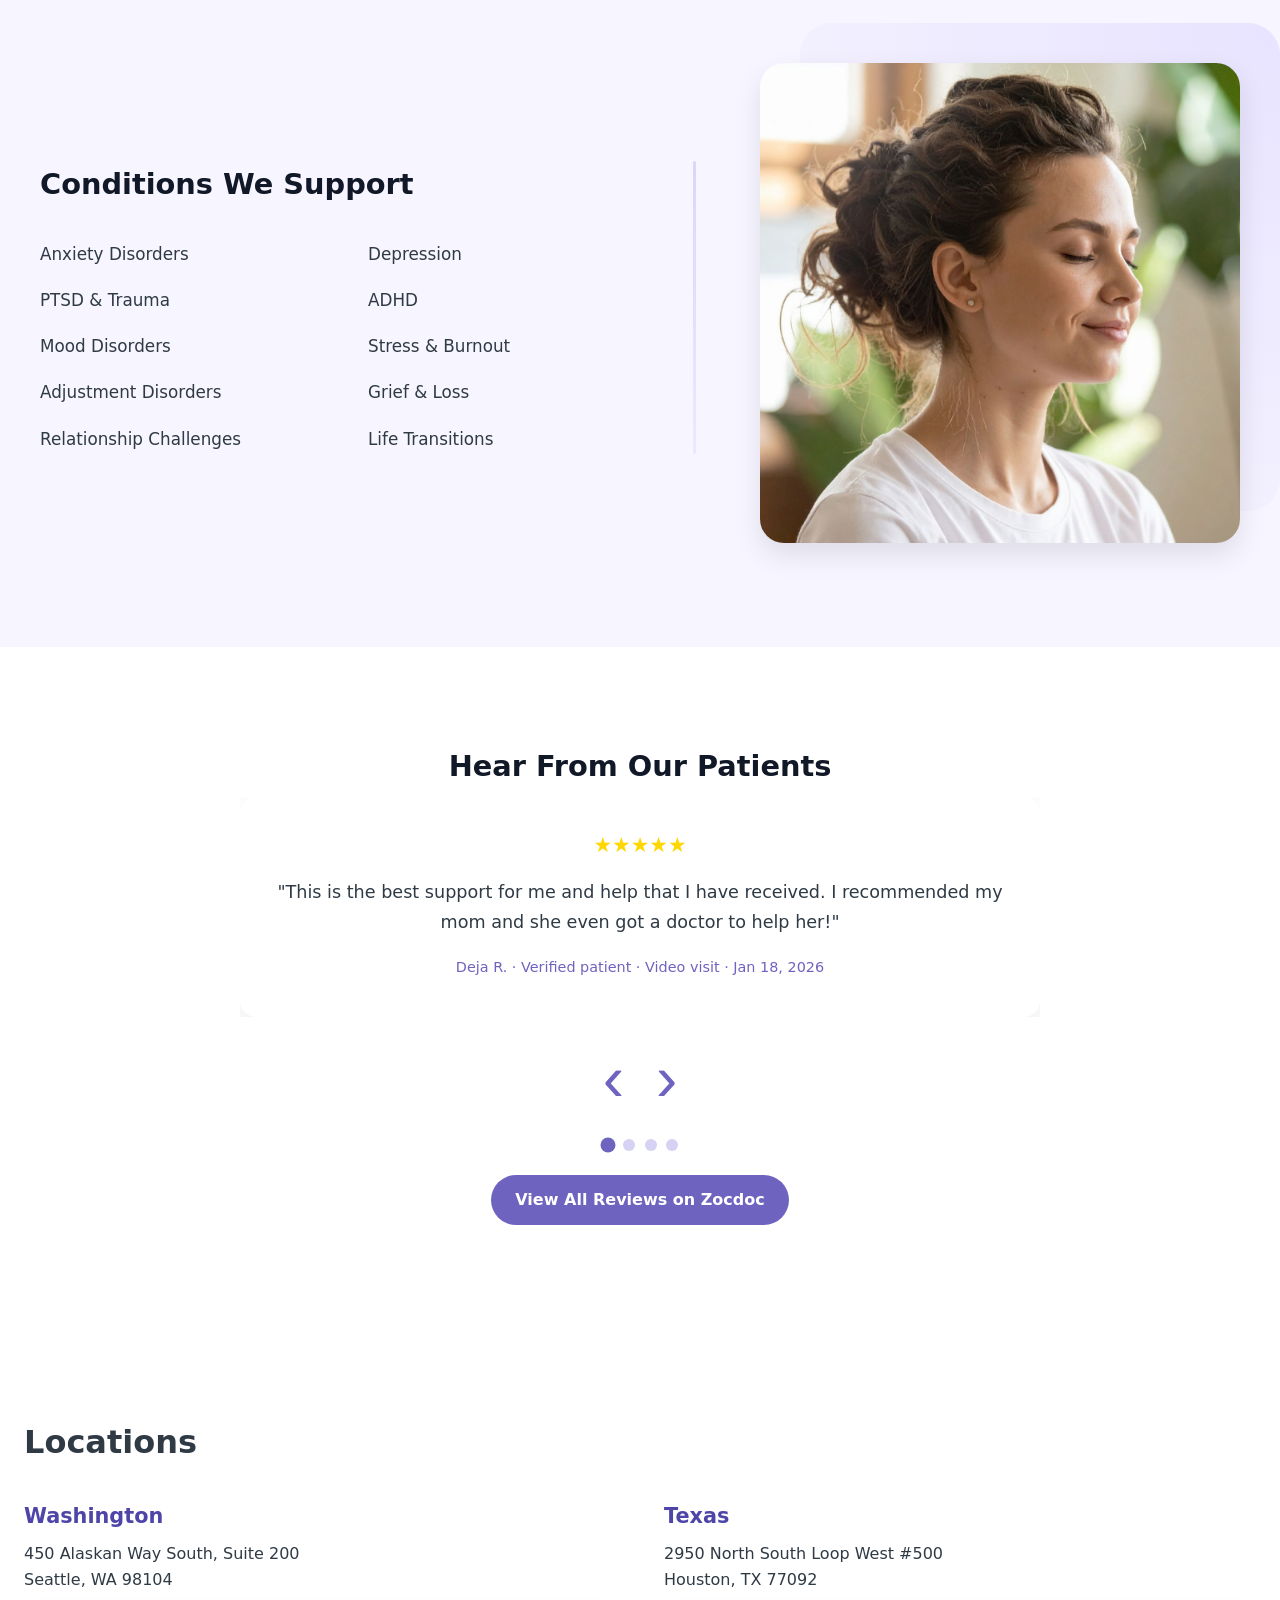
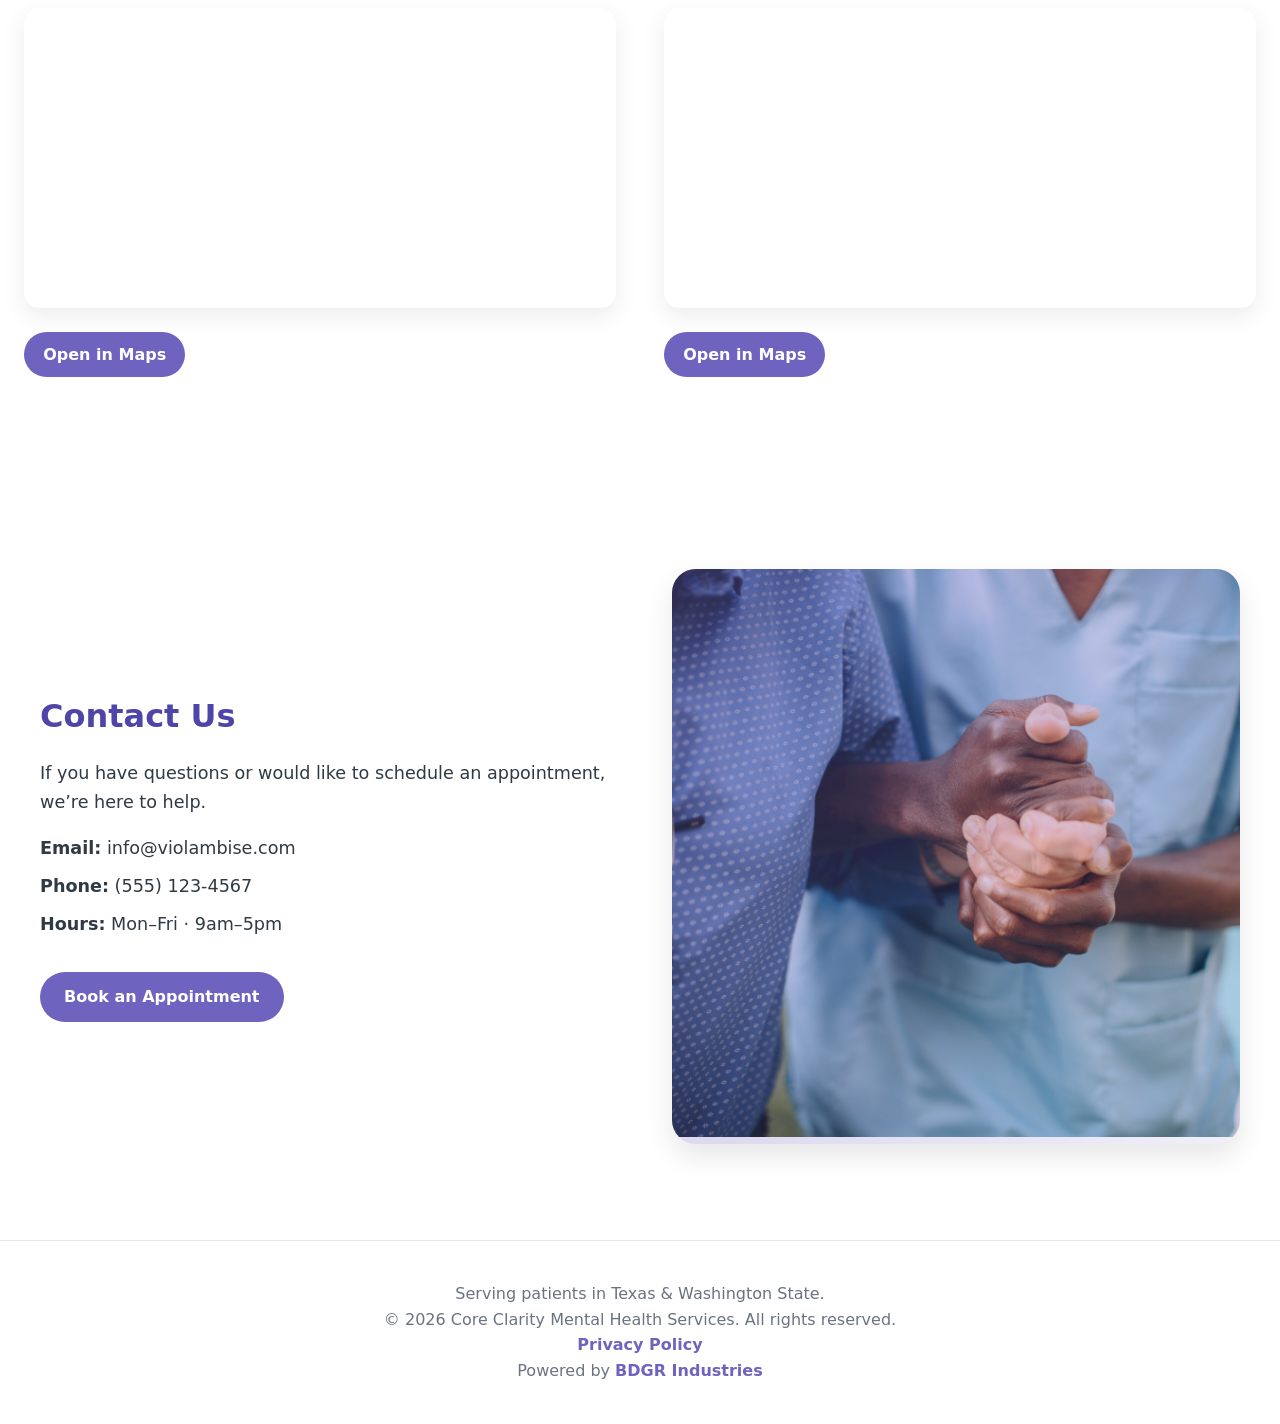
==== commit 3f011b99: "Add files via upload" ====
--- a/index.html
+++ b/index.html
@@ -4,877 +4,367 @@
   <meta charset="UTF-8">
   <title>Core Clarity Mental Health Services | Helping You Find Clarity Within</title>
   <meta name="viewport" content="width=device-width, initial-scale=1.0">
-  <meta name="description" content="Core Clarity Mental Health Services provides compassionate, personalized, and culturally responsive psychiatric and therapy services via telehealth.">
-
-  <style>
-    :root {
-      --primary: #6F63C0;
-      --primary-deep: #4F45A8;
-      --lavender-bg: #F5F3FA;
-      --warm: #F7F4EF;
-      --text: #2F3A45;
-      --muted: #6B7280;
-      --white: #FFFFFF;
-      --soft-gray: #E5E7EB;
-    }
-
-    * { box-sizing: border-box; margin: 0; padding: 0; }
-
-    html { scroll-behavior: smooth; }
-
-    body {
-      font-family: system-ui, -apple-system, BlinkMacSystemFont, "Segoe UI", sans-serif;
-      color: var(--text);
-      background-color: var(--lavender-bg);
-      line-height: 1.6;
-    }
-
-    a {
-      color: var(--primary);
-      text-decoration: none;
-      transition: color 0.2s ease, opacity 0.2s ease;
-    }
-
-    header, section {
-      padding: 4rem 1.5rem;
-    }
-
-    .container {
-      max-width: 1100px;
-      margin: 0 auto;
-    }
-
-    /* Animation */
-    .fade-in {
-      opacity: 0;
-      transform: translateY(10px);
-      animation: fadeInUp 0.7s ease forwards;
-    }
-
-    .fade-in-delayed {
-      opacity: 0;
-      transform: translateY(10px);
-      animation: fadeInUp 0.9s ease forwards;
-    }
-
-    @keyframes fadeInUp {
-      to {
-        opacity: 1;
-        transform: translateY(0);
-      }
-    }
-
-    /* Navbar */
-    .navbar {
-      display: flex;
-      justify-content: space-between;
-      align-items: center;
-      padding: 1.25rem 1.5rem;
-      background-color: var(--white);
-      border-bottom: 1px solid var(--soft-gray);
-      position: sticky;
-      top: 0;
-      z-index: 10;
-    }
-
-    .site-logo {
-      height: 70px;
-      width: auto;
-      display: block;
-    }
-
-    .logo-link {
-      display: flex;
-      align-items: center;
-    }
-
-    .nav-links {
-      display: flex;
-      gap: 1.25rem;
-      font-size: 0.9rem;
-      align-items: center;
-      flex-wrap: wrap;
-    }
-
-    .nav-links a {
-      color: var(--muted);
-    }
-
-    .nav-links a:hover {
-      color: var(--primary-deep);
-    }
-
-    .btn-primary {
-      display: inline-block;
-      background-color: var(--primary);
-      color: var(--white);
-      padding: 0.75rem 1.5rem;
-      border-radius: 999px;
-      border: none;
-      cursor: pointer;
-      font-size: 0.95rem;
-      font-weight: 600;
-      transition: background-color 0.2s ease, transform 0.15s ease, box-shadow 0.15s ease;
-    }
-
-    .btn-primary:hover {
-      background-color: var(--primary-deep);
-      transform: translateY(-1px);
-      box-shadow: 0 8px 18px rgba(15, 23, 42, 0.15);
-    }
-
-    .btn-outline {
-      display: inline-block;
-      padding: 0.7rem 1.4rem;
-      border-radius: 999px;
-      border: 1px solid var(--primary);
-      color: var(--primary);
-      background-color: transparent;
-      font-size: 0.9rem;
-      font-weight: 500;
-      cursor: pointer;
-      transition: background-color 0.2s ease, transform 0.15s ease;
-    }
-
-    .btn-outline:hover {
-      background-color: var(--lavender-bg);
-      transform: translateY(-1px);
-    }
-
-    /* Hero */
-    .hero {
-      background-color: var(--warm);
-      border-bottom: 1px solid var(--soft-gray);
-    }
-
-    .hero-grid {
-      display: grid;
-      grid-template-columns: 1.5fr 1fr;
-      gap: 3rem;
-      align-items: center;
-    }
-
-    .hero-eyebrow {
-      text-transform: uppercase;
-      letter-spacing: 0.12em;
-      font-size: 0.75rem;
-      color: var(--muted);
-      margin-bottom: 0.75rem;
-    }
-
-    .hero h1 {
-      font-size: 2.4rem;
-      margin-bottom: 1rem;
-      color: #111827;
-    }
-
-    .hero-subtitle {
-      font-size: 1.05rem;
-      color: var(--muted);
-      margin-bottom: 1.5rem;
-      max-width: 32rem;
-    }
-
-    .hero-cta {
-      display: flex;
-      gap: 1rem;
-      margin-bottom: 1.5rem;
-      flex-wrap: wrap;
-    }
-
-    .hero-meta {
-      font-size: 0.9rem;
-      color: var(--muted);
-    }
-
-    .hero-states {
-      margin-top: 0.5rem;
-      font-size: 0.9rem;
-      color: var(--muted);
-    }
-
-    .hero-card {
-      background-color: var(--white);
-      border-radius: 1.25rem;
-      padding: 1.75rem;
-      box-shadow: 0 18px 40px rgba(15, 23, 42, 0.08);
-      transition: transform 0.2s ease, box-shadow 0.2s ease;
-    }
-
-    .hero-card:hover {
-      transform: translateY(-3px);
-      box-shadow: 0 22px 45px rgba(15, 23, 42, 0.12);
-    }
-
-    .hero-tag {
-      display: inline-block;
-      font-size: 0.8rem;
-      padding: 0.25rem 0.6rem;
-      border-radius: 999px;
-      background-color: var(--lavender-bg);
-      color: var(--primary);
-      border: 1px solid rgba(111, 99, 192, 0.25);
-      margin-right: 0.35rem;
-      margin-bottom: 0.35rem;
-    }
-
-    /* Section titles */
-    h2.section-title {
-      font-size: 1.8rem;
-      margin-bottom: 0.5rem;
-      color: #111827;
-    }
-
-    .section-intro {
-      font-size: 0.98rem;
-      color: var(--muted);
-      max-width: 34rem;
-      margin-bottom: 2rem;
-    }
-
-    .two-column {
-      display: grid;
-      grid-template-columns: repeat(auto-fit, minmax(260px, 1fr));
-      gap: 2rem;
-      align-items: start;
-    }
-
-    .bullet-list {
-      list-style: disc;
-      padding-left: 1.25rem;
-      font-size: 0.95rem;
-      color: var(--muted);
-    }
-
-    /* Cards (used sparingly) */
-    .card-grid {
-      display: grid;
-      grid-template-columns: repeat(auto-fit, minmax(230px, 1fr));
-      gap: 1.5rem;
-    }
-
-    .card {
-      background-color: var(--white);
-      border-radius: 1rem;
-      padding: 1.5rem;
-      border: 1px solid var(--soft-gray);
-      box-shadow: 0 6px 18px rgba(15, 23, 42, 0.05);
-      transition: transform 0.2s ease, box-shadow 0.2s ease;
-      font-size: 0.95rem;
-      color: var(--muted);
-    }
-
-    .card:hover {
-      transform: translateY(-2px);
-      box-shadow: 0 10px 24px rgba(15, 23, 42, 0.10);
-    }
-
-    /* Provider section */
-    .provider-section {
-      background-color: var(--white);
-      border-top: 1px solid var(--soft-gray);
-      border-bottom: 1px solid var(--soft-gray);
-    }
-
-    .provider-grid {
-      display: grid;
-      grid-template-columns: minmax(220px, 260px) 1fr;
-      gap: 2.5rem;
-      align-items: center;
-    }
-
-    .provider-photo-wrap {
-      display: flex;
-      justify-content: center;
-    }
-
-    .provider-photo {
-      width: 220px;
-      height: 220px;
-      border-radius: 50%;
-      object-fit: cover;
-      border: 4px solid var(--white);
-      box-shadow: 0 18px 40px rgba(15, 23, 42, 0.18);
-      background-color: var(--lavender-bg);
-    }
-
-    .provider-text {
-      font-size: 0.95rem;
-      color: var(--muted);
-    }
-
-    /* Section backgrounds */
-    .section-white { background-color: var(--white); }
-    .section-lavender { background-color: var(--lavender-bg); }
-
-    /* Thin elegant divider */
-    .divider-wrap {
-      max-width: 1100px;
-      margin: 0 auto;
-      padding: 0 1.5rem;
-    }
-
-    .divider {
-      height: 2px;
-      border-radius: 999px;
-      background-image: linear-gradient(90deg, #6F63C0, #4F45A8);
-      opacity: 0.6;
-      margin: 2.5rem 0;
-    }
-
-    /* Why Choose (no boxes) */
-    .why-grid {
-      display: grid;
-      grid-template-columns: repeat(auto-fit, minmax(260px, 1fr));
-      gap: 2.5rem;
-      text-align: center;
-      padding-top: 1rem;
-    }
-
-    .why-item {
-      padding: 0 1rem;
-    }
-
-    .why-icon {
-      font-size: 2.4rem;
-      color: var(--primary);
-      margin-bottom: 0.75rem;
-    }
-
-    .why-item h3 {
-      font-size: 1.1rem;
-      color: #111827;
-      margin-bottom: 0.5rem;
-    }
-
-    .why-item p {
-      font-size: 0.95rem;
-      color: var(--muted);
-      line-height: 1.55;
-    }
-
-    /* Footer */
-    footer {
-      padding: 2.5rem 1.5rem;
-      text-align: center;
-      background-color: var(--white);
-      border-top: 1px solid var(--soft-gray);
-      color: var(--muted);
-    }
-
-    .footer-name {
-      font-size: 1.2rem;
-      font-weight: 700;
-      color: var(--primary);
-      margin-bottom: 0.25rem;
-    }
-
-    .footer-tagline {
-      font-size: 0.9rem;
-      margin-bottom: 0.75rem;
-    }
-
-    .footer-bottom p {
-      font-size: 0.8rem;
-      margin-top: 0.35rem;
-    }
-
-    .footer-bottom a {
-      color: var(--primary);
-      font-weight: 600;
-    }
-
-    .footer-bottom a:hover {
-      text-decoration: underline;
-    }
-
-    /* Mobile */
-    @media (max-width: 900px) {
-      header, section {
-        padding: 3rem 1.25rem;
-      }
-
-      .navbar {
-        flex-direction: column;
-        align-items: flex-start;
-        gap: 0.75rem;
-      }
-
-      .nav-links {
-        justify-content: flex-start;
-        gap: 0.75rem;
-      }
-
-      .hero-grid {
-        grid-template-columns: 1fr;
-        gap: 2rem;
-      }
-
-      .provider-grid {
-        grid-template-columns: 1fr;
-      }
-
-      .card-grid {
-        grid-template-columns: 1fr;
-      }
-    }
-
-    @media (max-width: 600px) {
-      .navbar {
-        padding: 1rem;
-      }
-
-      .site-logo {
-        height: 55px;
-      }
-
-      .hero h1 {
-        font-size: 1.9rem;
-      }
-
-      h2.section-title {
-        font-size: 1.5rem;
-      }
-
-      footer {
-        padding: 2rem 1rem;
-      }
-    }
-  </style>
+  <link rel="stylesheet" href="styles.css">
 </head>
 
 <body>
 
   <!-- NAVBAR -->
   <nav class="navbar fade-in">
-    <a href="#hero" class="logo-link">
-      <img src="Viola-Logo.png" alt="Core Clarity Logo" class="site-logo">
+    <a href="#hero">
+      <img src="Viola-Logo.png" class="site-logo" style="height: 70px;" alt="Core Clarity Logo">
     </a>
 
     <div class="nav-links">
       <a href="#hero">Home</a>
-      <a href="#about">Mission & Vision</a>
-      <a href="#provider">Provider</a>
       <a href="#services">What We Offer</a>
       <a href="#approach">Our Approach</a>
       <a href="#conditions">Conditions</a>
-      <a href="#why">Why Choose Us</a>
-      <a href="#insurance">Insurance</a>
-      <a href="https://www.zocdoc.com/doctor/viola-mbise-pmhnp-bc-672874"
-		 class="btn-outline" target="_blank" rel="noopener">
-		 Book Online
-	  </a>
+      <a href="#reviews">Reviews</a>
+      <a href="#contact" class="btn-outline">Book Online</a>
+	  <li><a href="privacy.html">Privacy Policy</a></li>
 
     </div>
   </nav>
 
   <!-- HERO -->
-  <header id="hero" class="hero">
-    <div class="container hero-grid fade-in">
-      <div>
-        <div class="hero-eyebrow">Psychiatric & Behavioral Health Care</div>
-        <h1>Helping you find clarity, healing, and long-term emotional wellness.</h1>
-        <p class="hero-subtitle">
-          At Core Clarity Mental Health Services, we provide compassionate, personalized, and culturally responsive mental health care that meets you where you are.
-        </p>
-        <div class="hero-cta">
-          <a href="https://www.zocdoc.com/doctor/viola-mbise-pmhnp-bc-672874"
-			class="btn-primary" target="_blank" rel="noopener">
-			Book an Appointment
-		</a>
-
-          <a href="#services" class="btn-outline">Explore Services</a>
-        </div>
-        <p class="hero-meta">
-          Telehealth appointments for adults and adolescents.
-        </p>
-        <p class="hero-states">
-          Practicing in Texas and Washington.<br>
-          Serving: Texas | Colorado | Washington State | Iowa | New Mexico | Utah
-        </p>
-      </div>
-
-      <div class="hero-card fade-in-delayed">
-        <h3>Care focused on clarity and connection</h3>
-        <p>
-          We take time to listen, understand your story, and partner with you to develop a treatment plan that supports your goals, values, and daily life.
-        </p>
-        <div>
-          <span class="hero-tag">Psychiatric Evaluations</span>
-          <span class="hero-tag">Medication Management</span>
-          <span class="hero-tag">Individual Therapy</span>
-          <span class="hero-tag">CBT</span>
-          <span class="hero-tag">Telehealth</span>
-        </div>
-      </div>
-    </div>
-  </header>
-
-  <!-- MISSION & VISION -->
-  <section id="about" class="section-white">
-    <div class="container fade-in">
-      <h2 class="section-title">Our Mission & Vision</h2>
-      <p class="section-intro">
-        Core Clarity Mental Health Services is built on the belief that everyone deserves accessible, respectful, and empowering mental health support.
-      </p>
-
-      <div class="two-column">
-        <div>
-          <h3>Our Mission</h3>
-          <p style="margin-top:0.5rem; color:var(--muted); font-size:0.95rem;">
-            To provide compassionate, personalized, and culturally responsive mental health care that promotes clarity, healing,
-            empowerment, and long-term wellness.
-          </p>
-        </div>
-        <div>
-          <h3>Our Vision</h3>
-          <p style="margin-top:0.5rem; color:var(--muted); font-size:0.95rem;">
-            To become a trusted mental health partner in the community by helping individuals and families build healthier lives
-            through accessible, evidence-based, and holistic behavioral health services.
-          </p>
-        </div>
-      </div>
+	<section id="hero" class="hero-overlay">
+	  <div class="hero-content">
+		<h1>Helping you find clarity, healing, and long-term emotional wellness.</h1>
+		<p>Compassionate, personalized, and culturally responsive mental health care that meets you where you are.</p>
+		<a href="#contact" class="btn-primary">Book an Appointment</a>
+	  </div>
+	</section>
+
+
+  <!-- PROVIDER — PROFESSIONAL CARD -->
+  <section id="provider" class="provider-section fade-in">
+    <div class="provider-card">
+
+      <div class="provider-photo-wrap">
+        <img src="VioplaProfile.jpg" class="provider-photo" alt="Viola Mbise, PMHNP-BC">
+      </div>
+
+      <div class="provider-info">
+        <h2 class="section-title">Meet Your Provider</h2>
+        <h3 class="provider-name">Viola Mbise, PMHNP-BC</h3>
+
+        <p>
+          Viola is a psychiatric nurse practitioner who believes healing happens through genuine connection,
+          curiosity, and respect. She takes time to understand your story—not just your symptoms.
+        </p>
+
+        <p style="margin-top: 0.75rem;">
+          She provides virtual care to adults in <strong>Texas</strong> and <strong>Washington State</strong>,
+          offering flexible, accessible support wherever you are.
+        </p>
+
+        <a href="https://www.zocdoc.com/doctor/viola-mbise-pmhnp-bc-672874"
+           class="btn-primary provider-btn" target="_blank">
+          Book With Viola
+        </a>
+      </div>
+
     </div>
   </section>
-
-  <div class="divider-wrap"><div class="divider"></div></div>
-
-  <!-- PROVIDER -->
-  <section id="provider" class="provider-section">
-    <div class="container fade-in">
-      <h2 class="section-title">Meet Your Provider</h2>
-      <div class="provider-grid">
-        <div class="provider-photo-wrap">
-          <img src="VioplaProfile.jpg" alt="Viola - Core Clarity Provider" class="provider-photo">
-        </div>
-        <div class="provider-text">
-          <p>
-            At Core Clarity Mental Health Services, your care is guided by a provider who values collaboration, respect, and
-            whole-person wellness. You are seen as more than a diagnosis—your story, strengths, and goals matter.
-          </p>
-          <p style="margin-top:0.75rem;">
-            Through a combination of evidence-based treatment, thoughtful medication management when appropriate, and supportive
-            therapeutic approaches, we work together to help you move toward greater clarity, stability, and emotional resilience.
-          </p>
-          <p style="margin-top:0.75rem; font-size:0.9rem; color:var(--muted);">
-            Serving: Texas | Colorado | Washington State | Iowa | New Mexico | Utah
-          </p>
-        </div>
-      </div>
+  <!-- SERVICES SECTION -->
+  <section id="services" class="fade-in" style="padding: 4rem 1.5rem;">
+    <h2 class="section-title">What We Offer</h2>
+
+    <div class="service-tiles">
+
+      <div class="service-tile">
+        <img src="psyevalicow.png" class="service-icon icon-default" alt="">
+        <img src="psyevalicop.png" class="service-icon icon-hover" alt="">
+        <h3>Psychiatric Evaluations</h3>
+        <p>
+          Comprehensive mental health assessments designed to understand your unique needs
+          and create individualized treatment plans.
+        </p>
+      </div>
+
+      <div class="service-tile">
+        <img src="medimgticow.png" class="service-icon icon-default" alt="">
+        <img src="medimgticop.png" class="service-icon icon-hover" alt="">
+        <h3>Medication Management</h3>
+        <p>
+          Thoughtful and collaborative psychiatric medication management focused on safety,
+          symptom improvement, and overall wellness.
+        </p>
+      </div>
+
+      <div class="service-tile">
+        <img src="indvthericow.png" class="service-icon icon-default" alt="">
+        <img src="indvthericop.png" class="service-icon icon-hover" alt="">
+        <h3>Individual Therapy</h3>
+        <p>
+          One-on-one therapy sessions that support emotional healing, coping skills
+          development, and personal growth.
+        </p>
+      </div>
+
+      <div class="service-tile">
+        <img src="cbticow.png" class="service-icon icon-default" alt="">
+        <img src="cbticop.png" class="service-icon icon-hover" alt="">
+        <h3>Cognitive Behavioral Therapy (CBT)</h3>
+        <p>
+          Evidence-based therapy focused on identifying and changing unhealthy thought
+          patterns and behaviors.
+        </p>
+      </div>
+
+      <div class="service-tile">
+        <img src="tificow.png" class="service-icon icon-default" alt="">
+        <img src="tificop.png" class="service-icon icon-hover" alt="">
+        <h3>Trauma-Informed Care</h3>
+        <p>
+          Compassionate treatment approaches that recognize the impact of trauma and
+          support recovery in a safe environment.
+        </p>
+      </div>
+
+      <div class="service-tile">
+        <img src="anxietyicow.png" class="service-icon icon-default" alt="">
+        <img src="anxietyicop.png" class="service-icon icon-hover" alt="">
+        <h3>Anxiety & Depression Treatment</h3>
+        <p>
+          Support for managing symptoms related to anxiety disorders, depression, mood
+          disorders, stress, and emotional overwhelm.
+        </p>
+      </div>
+
+      <div class="service-tile">
+        <img src="telehicow.png" class="service-icon icon-default" alt="">
+        <img src="telehicop.png" class="service-icon icon-hover" alt="">
+        <h3>Telehealth Services</h3>
+        <p>
+          Convenient and secure virtual appointments that allow clients to access quality
+          mental health care from home.
+        </p>
+      </div>
+
     </div>
   </section>
 
-  <div class="divider-wrap"><div class="divider"></div></div>
-
-  <!-- WHAT WE OFFER (SERVICES) -->
-  <section id="services" class="section-lavender">
-    <div class="container fade-in">
-      <h2 class="section-title">What We Offer</h2>
-      <p class="section-intro">
-        We offer comprehensive psychiatric and therapy services designed to support you through every stage of your mental health journey.
-      </p>
-
-      <div class="card-grid">
-        <div class="card">
-          <h3>Psychiatric Evaluations</h3>
-          <p>
-            Comprehensive mental health assessments designed to understand your unique needs and create individualized treatment plans.
-          </p>
-        </div>
-
-        <div class="card">
-          <h3>Medication Management</h3>
-          <p>
-            Thoughtful and collaborative psychiatric medication management focused on safety, symptom improvement, and overall wellness.
-          </p>
-        </div>
-
-        <div class="card">
-          <h3>Individual Therapy</h3>
-          <p>
-            One-on-one therapy sessions that support emotional healing, coping skills development, and personal growth.
-          </p>
-        </div>
-
-        <div class="card">
-          <h3>Cognitive Behavioral Therapy (CBT)</h3>
-          <p>
-            Evidence-based therapy focused on identifying and changing unhealthy thought patterns and behaviors to improve emotional well-being.
-          </p>
-        </div>
-
-        <div class="card">
-          <h3>Trauma-Informed Care</h3>
-          <p>
-            Compassionate treatment approaches that recognize the impact of trauma and support recovery in a safe, empowering environment.
-          </p>
-        </div>
-
-        <div class="card">
-          <h3>Anxiety & Depression Treatment</h3>
-          <p>
-            Support for managing symptoms related to anxiety disorders, depression, mood disorders, stress, and emotional overwhelm.
-          </p>
-        </div>
-
-        <div class="card">
-          <h3>Telehealth Services</h3>
-          <p>
-            Convenient and secure virtual appointments that allow clients to access quality mental health care from the comfort of home.
-          </p>
-        </div>
-      </div>
-    </div>
-  </section>
-
-  <div class="divider-wrap"><div class="divider"></div></div>
-
-  <!-- OUR APPROACH -->
-  <section id="approach" class="section-white">
-    <div class="container fade-in">
-      <h2 class="section-title">Our Approach</h2>
-      <p class="section-intro">
-        At Core Clarity Mental Health Services, we believe mental health care should be collaborative, personalized, and empowering.
-      </p>
-
-      <p style="color:var(--muted); font-size:0.95rem; margin-bottom:1rem;">
-        We take time to listen, understand your concerns, and partner with you to develop realistic goals that support your emotional
-        and psychological well-being.
-      </p>
-
-      <p style="color:var(--muted); font-size:0.95rem; margin-bottom:0.75rem;">
-        Our care philosophy emphasizes:
-      </p>
-
-      <ul class="bullet-list">
-        <li>Compassionate and nonjudgmental support</li>
-        <li>Evidence-based treatment approaches</li>
-        <li>Cultural sensitivity and inclusivity</li>
-        <li>Whole-person wellness</li>
-        <li>Patient education and empowerment</li>
-        <li>Collaborative treatment planning</li>
-      </ul>
-
-      <p style="color:var(--muted); font-size:0.95rem; margin-top:1rem;">
-        Our goal is not simply symptom management — it is helping you develop the tools, confidence, and resilience needed to thrive
-        in everyday life.
-      </p>
-    </div>
-  </section>
-
-  <div class="divider-wrap"><div class="divider"></div></div>
-
-  <!-- CONDITIONS WE COMMONLY SUPPORT -->
-  <section id="conditions" class="section-lavender">
-    <div class="container fade-in">
-      <h2 class="section-title">Conditions We Commonly Support</h2>
-      <p class="section-intro">
-        We work with a wide range of mental health concerns and life challenges, always with a focus on your strengths and goals.
-      </p>
-
-      <div class="card-grid">
-        <div class="card">
-          <strong>Anxiety Disorders</strong>
-          <p>Support for generalized anxiety, panic, excessive worry, and fear that interferes with daily life.</p>
-        </div>
-        <div class="card">
-          <strong>Depression</strong>
-          <p>Care for persistent sadness, low motivation, emotional numbness, and related mood symptoms.</p>
-        </div>
-        <div class="card">
-          <strong>PTSD & Trauma</strong>
-          <p>Support for those who have experienced trauma and are seeking safety, healing, and recovery.</p>
-        </div>
-        <div class="card">
-          <strong>ADHD</strong>
-          <p>Help with difficulties related to focus, organization, impulsivity, and follow-through.</p>
-        </div>
-        <div class="card">
-          <strong>Mood Disorders</strong>
-          <p>Support for mood instability, bipolar spectrum conditions, and related emotional challenges.</p>
-        </div>
-        <div class="card">
-          <strong>Stress & Burnout</strong>
-          <p>Care for overwhelm related to work, caregiving, or chronic stressors.</p>
-        </div>
-        <div class="card">
-          <strong>Adjustment Disorders</strong>
-          <p>Support for emotional or behavioral symptoms in response to major life changes.</p>
-        </div>
-        <div class="card">
-          <strong>Grief & Loss</strong>
-          <p>Compassionate support while navigating the emotional impact of loss and transition.</p>
-        </div>
-        <div class="card">
-          <strong>Relationship Challenges</strong>
-          <p>Help with communication, boundaries, and emotional patterns in relationships.</p>
-        </div>
-        <div class="card">
-          <strong>Life Transitions</strong>
-          <p>Support through changes in family, career, identity, and roles.</p>
-        </div>
-      </div>
-    </div>
-  </section>
-
-  <div class="divider-wrap"><div class="divider"></div></div>
-
-  <!-- WHY CHOOSE CORE CLARITY (NO BOXES) -->
-  <section id="why" class="section-white">
-    <div class="container fade-in">
-      <h2 class="section-title">Why Choose Core Clarity Mental Health Services?</h2>
-
-      <div class="why-grid">
-
-        <div class="why-item">
-          <div class="why-icon">💜</div>
-          <h3>Personalized Treatment Plans</h3>
-          <p>Care tailored to your unique goals, needs, and lived experiences.</p>
-        </div>
-
-        <div class="why-item">
-          <div class="why-icon">🖥️</div>
-          <h3>Flexible Telehealth Options</h3>
-          <p>Convenient virtual appointments designed to fit your schedule.</p>
-        </div>
-
-        <div class="why-item">
-          <div class="why-icon">🤝</div>
-          <h3>Compassionate, Patient‑Centered Care</h3>
-          <p>A supportive environment where you are heard, respected, and understood.</p>
-        </div>
-
-        <div class="why-item">
-          <div class="why-icon">📚</div>
-          <h3>Evidence‑Based Approaches</h3>
-          <p>Treatment grounded in proven therapeutic and psychiatric methods.</p>
-        </div>
-
-        <div class="why-item">
-          <div class="why-icon">🛡️</div>
-          <h3>Safe & Supportive Environment</h3>
-          <p>A judgment‑free space focused on your emotional well‑being.</p>
-        </div>
-
-        <div class="why-item">
-          <div class="why-icon">🌱</div>
-          <h3>Long‑Term Emotional Wellness</h3>
-          <p>Support that helps you build resilience, confidence, and lasting stability.</p>
-        </div>
-
-      </div>
-    </div>
-  </section>
-
-  <div class="divider-wrap"><div class="divider"></div></div>
-
-  <!-- INSURANCE & PAYMENTS -->
-  <section id="insurance" class="section-lavender">
-    <div class="container fade-in">
-      <h2 class="section-title">Insurance & Payments</h2>
-      <p class="section-intro">
-        We want you to feel informed and supported when it comes to using your benefits.
-      </p>
-
-      <p style="color:var(--muted); font-size:0.95rem;">
-        Please also note: As we are currently out of network with some insurances, we strongly encourage you to check your
-        out-of-network benefits to see if you can apply them to our services. If we do not accept your insurance and you decide
-        to utilize our services via self-pay for out-of-network benefits, we can provide a superbill, which you can submit to your
-        insurance for reimbursement of a certain percentage of what you paid (your insurance company determines percentage or amount
-        reimbursed). Please get in touch with your insurance plan to ask about their reimbursement rates for in-network and
-        out-of-network mental health outpatient services. Also ask your insurance company about telehealth coverage!
-      </p>
-    </div>
-  </section>
-
-  <div class="divider-wrap"><div class="divider"></div></div>
-
-  <!-- BEGIN YOUR JOURNEY -->
-  <section id="journey" class="section-white">
-    <div class="container fade-in">
-      <h2 class="section-title">Begin Your Journey Toward Healing</h2>
-      <p class="section-intro">
-        You do not have to navigate life’s challenges alone. At Core Clarity Mental Health Services, we are committed to helping you
-        rediscover balance, clarity, and hope. Your mental wellness matters — and healing starts here.
-      </p>
-      <a href="#contact" class="btn-primary">Start Your Journey</a>
-    </div>
-  </section>
-
-  <div class="divider-wrap"><div class="divider"></div></div>
-
-  <!-- HEAR FROM OTHER PATIENTS -->
-  <section id="testimonials" class="section-lavender">
-    <div class="container fade-in">
-      <h2 class="section-title">Hear From Other Patients</h2>
- <section id="testimonials" class="section-lavender">
-  <div class="container fade-in">
-    <h2 class="section-title">Hear From Other Patients</h2>
-    <p class="section-intro">
- <section id="testimonials" class="section-lavender">
-  <div class="container fade-in">
-    <h2 class="section-title">Hear From Other Patients</h2>
-    <p class="section-intro">Verified patient reviews from real experiences.</p>
-
-    <img src="reviews-screenshot.png" alt="Patient review summary" style="width:100%; border-radius:12px;">
-
-    <div style="margin-top:1.5rem;">
-      <a href="https://www.zocdoc.com/doctor/viola-mbise-pmhnp-bc-672874#reviews"
-         class="btn-primary" target="_blank" rel="noopener">
-         Read Full Reviews on Zocdoc
+  <!-- APPROACH SECTION -->
+ <section id="approach" class="approach-floral fade-in">
+  <div class="approach-card">
+    <h2 class="section-title">Our Approach</h2>
+
+    <p>
+      At Core Clarity Mental Health Services, we believe mental health care should be
+      collaborative, personalized, and empowering.
+    </p>
+
+    <p>
+      We take time to listen, understand your concerns, and partner with you to develop
+      realistic goals that support your emotional and psychological well-being.
+    </p>
+
+    <div class="approach-divider"></div>
+
+    <h3 class="approach-subtitle">Our care philosophy emphasizes:</h3>
+
+    <div class="approach-grid">
+      <div>Compassionate and nonjudgmental support</div>
+      <div>Evidence-based treatment approaches</div>
+      <div>Cultural sensitivity and inclusivity</div>
+      <div>Whole-person wellness</div>
+      <div>Patient education and empowerment</div>
+      <div>Collaborative treatment planning</div>
+    </div>
+
+    <p class="approach-closing">
+      Our goal is not simply symptom management—it is helping you develop the tools,
+      confidence, and resilience needed to thrive in everyday life.
+    </p>
+  </div>
+</section>
+
+  <section id="conditions" class="conditions-editorial">
+  <div class="conditions-inner">
+
+    <div class="conditions-left">
+      <h2 class="section-title">Conditions We Support</h2>
+
+      <div class="conditions-grid">
+        <div>Anxiety Disorders</div>
+        <div>Depression</div>
+        <div>PTSD & Trauma</div>
+        <div>ADHD</div>
+        <div>Mood Disorders</div>
+        <div>Stress & Burnout</div>
+        <div>Adjustment Disorders</div>
+        <div>Grief & Loss</div>
+        <div>Relationship Challenges</div>
+        <div>Life Transitions</div>
+      </div>
+    </div>
+
+    <div class="conditions-right">
+      <div class="conditions-image-bg"></div>
+      <img src="ViolaWebsite4.png" alt="Mindful woman representing calm and clarity" class="conditions-image">
+    </div>
+
+  </div>
+</section>
+
+  <!-- REVIEWS SECTION -->
+<section id="reviews" class="reviews-carousel fade-in">
+  <h2 class="section-title">Hear From Our Patients</h2>
+
+  <div class="carousel">
+
+    <div class="review-card active">
+      <div class="stars">★★★★★</div>
+      <p>"This is the best support for me and help that I have received. I recommended my mom and she even got a doctor to help her!"</p>
+      <span class="review-meta">Deja R. · Verified patient · Video visit · Jan 18, 2026</span>
+    </div>
+
+    <div class="review-card">
+      <div class="stars">★★★★★</div>
+      <p>"Asked very good questions and was very thorough during the whole appointment."</p>
+      <span class="review-meta">CarliAnn M. · Verified patient · Video visit · Apr 13, 2026</span>
+    </div>
+
+    <div class="review-card">
+      <div class="stars">★★★★★</div>
+      <p>"I loved her, she listened and explained to me what was going on. She’s thoughtful and understands well. I am so happy I found her."</p>
+      <span class="review-meta">Whitney H. · Verified patient · Video visit · May 23, 2026</span>
+    </div>
+
+    <div class="review-card">
+      <div class="stars">★★★★★</div>
+      <p>"This was my first online visit ever. Viola made the visit easy as could be. Communicated well and listened. I definitely recommend her."</p>
+      <span class="review-meta">Verified patient · Video visit · Recent</span>
+    </div>
+
+  </div>
+
+  <div class="carousel-controls">
+    <button class="prev">‹</button>
+    <button class="next">›</button>
+  </div>
+
+  <div class="carousel-indicators">
+    <span class="indicator active"></span>
+    <span class="indicator"></span>
+    <span class="indicator"></span>
+    <span class="indicator"></span>
+  </div>
+
+  <a href="https://www.zocdoc.com/doctor/viola-mbise-pmhnp-bc-672874" target="_blank" class="btn-primary">
+    View All Reviews on Zocdoc
+  </a>
+</section>
+
+
+
+  <!-- LOCATIONS SECTION -->
+<section id="locations" class="locations-section">
+  <h2 class="section-title">Locations</h2>
+
+  <div class="locations-grid">
+    <!-- Washington Location -->
+    <div class="location">
+      <h3>Washington</h3>
+      <p>450 Alaskan Way South, Suite 200<br>Seattle, WA 98104</p>
+
+      <iframe
+        src="https://www.google.com/maps/embed?pb=YOUR_WASHINGTON_EMBED_CODE_HERE"
+        width="100%"
+        height="300"
+        style="border:0;"
+        allowfullscreen=""
+        loading="lazy"
+        referrerpolicy="no-referrer-when-downgrade">
+      </iframe>
+
+      <a
+        href="https://maps.google.com/?q=450+Alaskan+Way+South,+Suite+200,+Seattle,+WA+98104"
+        target="_blank"
+        class="btn-map">
+        Open in Maps
       </a>
     </div>
-  </div>
-</section>
-    </div>
-  </section>
-
-  <div class="divider-wrap"><div class="divider"></div></div>
-
-  <!-- CONTACT & APPOINTMENTS -->
-  <section id="contact" class="section-white">
-    <div class="container fade-in">
-      <h2 class="section-title">Contact & Appointments</h2>
-      <p class="section-intro">
-        Ready to begin your journey toward clarity and wellness? We’re here to help.
-      </p>
-
-      <div class="card-grid">
-        <div class="card">
-          <h3>Book Online</h3>
-          <p>Schedule your appointment using our secure online booking system.</p>
-          <a href="https://www.zocdoc.com/doctor/viola-mbise-pmhnp-bc-672874"
-			class="btn-primary" target="_blank" rel="noopener">
-			Book Now
-		  </a>
-
-        </div>
-
-        <div class="card">
-          <h3>Email</h3>
-          <p>Have questions? Reach out anytime.</p>
-          <p><strong><a href="mailto:info@coreclaritymhc.com">info@coreclaritymhc.com</a></strong></p>
-        </div>
-
-        <div class="card">
-          <h3>Hours</h3>
-          <p>Monday–Friday<br>9:00 AM – 5:00 PM</p>
-        </div>
-      </div>
-    </div>
-  </section>
+
+    <!-- Texas Location -->
+    <div class="location">
+      <h3>Texas</h3>
+      <p>2950 North South Loop West #500<br>Houston, TX 77092</p>
+
+      <iframe
+        src="https://www.google.com/maps/embed?pb=YOUR_TEXAS_EMBED_CODE_HERE"
+        width="100%"
+        height="300"
+        style="border:0;"
+        allowfullscreen=""
+        loading="lazy"
+        referrerpolicy="no-referrer-when-downgrade">
+      </iframe>
+
+      <a
+        href="https://maps.google.com/?q=2950+North+South+Loop+West,+#500,+Houston,+TX+77092"
+        target="_blank"
+        class="btn-map">
+        Open in Maps
+      </a>
+    </div>
+  </div>
+</section>
+
+
+  <!-- CONTACT & APPOINTMENTS SECTION -->
+<section id="contact" class="contact-section">
+  <div class="contact-inner">
+
+    <div class="contact-info">
+      <h2>Contact Us</h2>
+      <p>If you have questions or would like to schedule an appointment, we’re here to help.</p>
+
+      <div class="contact-details">
+        <p><strong>Email:</strong> info@violambise.com</p>
+        <p><strong>Phone:</strong> (555) 123‑4567</p>
+        <p><strong>Hours:</strong> Mon–Fri · 9am–5pm</p>
+      </div>
+
+      <a href="#appointment" class="btn-primary">Book an Appointment</a>
+    </div>
+
+    <div class="contact-image">
+      <div class="contact-image-overlay"></div>
+      <img src="ViolaWebsite5.png" alt="Supportive hands symbolizing care">
+    </div>
+
+  </div>
+</section>
 
   <!-- FOOTER -->
-  <footer>
-    <div class="footer-name">Core Clarity Mental Health Services</div>
-    <div class="footer-tagline">Helping You Find Clarity Within</div>
-
-    <div class="footer-bottom">
-      <p>Serving patients in Texas, Colorado, Washington State, Iowa, New Mexico, and Utah.</p>
-      <p>© 2026 Core Clarity Mental Health Services. All rights reserved.</p>
-      <p>Powered by <a href="https://bdgrindustries.com/" target="_blank" rel="noopener">BDGR Industries</a></p>
-    </div>
+  <footer class="fade-in" style="padding: 2.5rem 1.5rem; text-align: center;
+                                  background-color: var(--white);
+                                  border-top: 1px solid var(--soft-gray);
+                                  color: var(--muted);">
+
+    <p>Serving patients in Texas & Washington State.</p>
+    <p>&copy; 2026 Core Clarity Mental Health Services. All rights reserved.</p>
+
+    <p>
+      <a href="privacy-policy.html" target="_blank" style="color: var(--primary); font-weight: 600;">
+        Privacy Policy
+      </a>
+    </p>
+
+    <p>
+      Powered by
+      <a href="https://bdgrindustries.com/" target="_blank" style="color: var(--primary); font-weight: 600;">
+        BDGR Industries
+      </a>
+    </p>
+
   </footer>
+
+<script src="scripts.js"></script>
+
 
 </body>
 </html>
--- a/styles.css
+++ b/styles.css
@@ -0,0 +1,805 @@
+    :root {
+      --primary: #6F63C0;
+      --primary-deep: #4F45A8;
+      --hero-bg: #6F63C0;
+      --text: #2F3A45;
+      --muted: #6B7280;
+      --white: #FFFFFF;
+      --soft-gray: #E5E7EB;
+    }
+
+    * {
+      box-sizing: border-box;
+      margin: 0;
+      padding: 0;
+    }
+
+    body {
+      font-family: system-ui, -apple-system, BlinkMacSystemFont, "Segoe UI", sans-serif;
+      background-color: var(--white);
+      color: var(--text);
+      line-height: 1.6;
+    }
+
+    a {
+      color: var(--primary);
+      text-decoration: none;
+    }
+
+    /* NAVBAR */
+    .navbar {
+      display: flex;
+      justify-content: space-between;
+      align-items: center;
+      padding: 1.25rem 1.5rem;
+      background-color: var(--white);
+      border-bottom: 1px solid var(--soft-gray);
+      position: sticky;
+      top: 0;
+      z-index: 10;
+    }
+
+    .nav-links {
+      display: flex;
+      gap: 1.25rem;
+      font-size: 0.9rem;
+      align-items: center;
+      flex-wrap: wrap;
+    }
+
+    .nav-links a {
+      color: var(--muted);
+      position: relative;
+      padding-bottom: 4px;
+      transition: color 0.25s ease;
+    }
+
+    .nav-links a:hover {
+      color: var(--primary-deep);
+    }
+
+    .nav-links a::after {
+      content: "";
+      position: absolute;
+      left: 0;
+      bottom: 0;
+      width: 0%;
+      height: 2px;
+      background-color: var(--primary);
+      transition: width 0.25s ease;
+    }
+
+    .nav-links a:hover::after,
+    .nav-links a.active::after {
+      width: 100%;
+    }
+
+    /* HERO */
+	/* Full-Width Hero Overlay */
+	.hero-overlay {
+	  position: relative;
+	  height: 90vh;
+	  background: url('ViolaWebsite1.png') center/cover no-repeat;
+	  display: flex;
+	  align-items: center;
+	  justify-content: center;
+	  text-align: left;
+	  color: #fff;
+	  overflow: hidden;
+	}
+
+	/* Gradient overlay for readability */
+	.hero-overlay::before {
+	  content: "";
+	  position: absolute;
+	  inset: 0;
+	  background: linear-gradient(135deg, rgba(111,99,192,0.8), rgba(111,99,192,0.4));
+	  z-index: 1;
+	}
+
+	/* Accent pattern overlay (optional subtle texture) */
+	.hero-overlay::after {
+	  content: "";
+	  position: absolute;
+	  inset: 0;
+	  background: url('soft-pattern.png') repeat;
+	  opacity: 0.05;
+	  z-index: 2;
+	}
+
+	/* Hero content */
+	.hero-content {
+	  position: relative;
+	  z-index: 3;
+	  max-width: 800px;
+	  padding: 2rem;
+	  animation: fadeUp 1.5s ease-out;
+	}
+
+	/* Subtle motion */
+	@keyframes fadeUp {
+	  from {
+		opacity: 0;
+		transform: translateY(30px);
+	  }
+	  to {
+		opacity: 1;
+		transform: translateY(0);
+	  }
+	}
+
+	.hero-content h1 {
+	  font-size: 2.8rem;
+	  font-weight: 700;
+	  line-height: 1.3;
+	  margin-bottom: 1rem;
+	}
+
+	.hero-content p {
+	  font-size: 1.2rem;
+	  line-height: 1.8;
+	  margin-bottom: 2rem;
+	}
+
+	.btn-primary {
+	  background-color: #fff;
+	  color: #6f63c0;
+	  padding: 0.75rem 1.5rem;
+	  border-radius: 999px;
+	  font-weight: 600;
+	  text-decoration: none;
+	  transition: background-color 0.3s ease, color 0.3s ease;
+	}
+
+	.btn-primary:hover {
+	  background-color: #6f63c0;
+	  color: #fff;
+	}
+
+	/* Optional subtle zoom motion on background */
+	.hero-overlay {
+	  animation: heroZoom 12s ease-in-out infinite alternate;
+	}
+
+	@keyframes heroZoom {
+	  from {
+		background-size: 100%;
+	  }
+	  to {
+		background-size: 105%;
+	  }
+	}
+
+
+    /* SECTION TITLES */
+    h2.section-title {
+      font-size: 1.8rem;
+      margin-bottom: 0.5rem;
+      color: #111827;
+    }
+
+    .section-intro {
+      font-size: 0.98rem;
+      color: var(--muted);
+      max-width: 34rem;
+      margin-bottom: 2rem;
+    }
+    /* PROVIDER — PROFESSIONAL CARD */
+    .provider-section {
+      background: #f8f7ff;
+      padding: 4rem 1.5rem;
+    }
+
+    .provider-card {
+      max-width: 900px;
+      margin: auto;
+      background: white;
+      border-radius: 1.25rem;
+      padding: 2.5rem;
+      display: grid;
+      grid-template-columns: 240px 1fr;
+      gap: 2rem;
+      box-shadow: 0 12px 32px rgba(0,0,0,0.08);
+    }
+
+    .provider-photo-wrap {
+      display: flex;
+      justify-content: center;
+      align-items: flex-start;
+    }
+
+    .provider-photo {
+      width: 220px;
+      height: 220px;
+      border-radius: 50%;
+      object-fit: cover;
+      box-shadow: 0 18px 40px rgba(15, 23, 42, 0.18);
+    }
+
+    .provider-name {
+      font-size: 1.4rem;
+      margin-bottom: 1rem;
+      color: var(--primary-deep);
+    }
+
+    .provider-btn {
+      margin-top: 1.5rem;
+      display: inline-block;
+    }
+
+    /* SERVICES */
+    .service-tiles {
+      display: grid;
+      grid-template-columns: repeat(auto-fit, minmax(260px, 1fr));
+      gap: 1.75rem;
+      margin-top: 2rem;
+    }
+
+    .service-tile {
+      background-color: #ffffff;
+      border: 1px solid #e5e7eb;
+      border-radius: 1rem;
+      padding: 2rem 1.5rem;
+      transition: all 0.25s ease;
+      cursor: pointer;
+      text-align: left;
+      display: flex;
+      flex-direction: column;
+      gap: 1rem;
+    }
+
+    .service-tile:hover {
+      background-color: #6f63c0;
+      color: #ffffff;
+      border-color: #6f63c0;
+      transform: translateY(-4px);
+      box-shadow: 0 12px 28px rgba(0, 0, 0, 0.12);
+    }
+
+    .service-icon {
+      width: 64px;
+      height: 64px;
+      transition: opacity 0.25s ease;
+    }
+
+    .icon-default {
+      display: block;
+    }
+
+    .icon-hover {
+      display: none;
+    }
+
+    .service-tile:hover .icon-default {
+      display: none;
+    }
+
+    .service-tile:hover .icon-hover {
+      display: block;
+    }
+/* Our Approach — Floral Serenity with Parallax */
+.approach-floral {
+  position: relative;
+  padding: 6rem 1.5rem;
+
+  /* Stronger image + parallax effect */
+  background: linear-gradient(135deg, rgba(243,241,255,0.55), rgba(255,255,255,0.55)),
+              url('ViolaWebsite6.png') center/cover no-repeat;
+
+  background-attachment: fixed; /* Parallax effect */
+  overflow: hidden;
+}
+
+.approach-card {
+  position: relative;
+  z-index: 1;
+  max-width: 900px;
+  margin: auto;
+  background: rgba(255, 255, 255, 0.85);
+  border-radius: 1.25rem;
+  padding: 3rem;
+  box-shadow: 0 12px 32px rgba(0, 0, 0, 0.08);
+}
+
+.approach-divider {
+  height: 2px;
+  background: linear-gradient(90deg, #6f63c0, #b8b2e8);
+  opacity: 0.4;
+  border-radius: 999px;
+  margin: 2rem 0;
+}
+
+.approach-subtitle {
+  font-size: 1.25rem;
+  color: #4F45A8;
+  margin-bottom: 1rem;
+}
+
+.approach-grid {
+  display: grid;
+  grid-template-columns: repeat(auto-fit, minmax(280px, 1fr));
+  gap: 1rem 2rem;
+  margin-bottom: 2rem;
+  line-height: 1.8;
+}
+
+.approach-closing {
+  font-weight: 500;
+  color: #2F3A45;
+}
+/* Conditions Section — Soft Side Feature Layout */
+.conditions-side {
+  padding: 6rem 1.5rem;
+  background: #f7f5ff; /* soft lavender */
+}
+
+.conditions-inner {
+  max-width: 1200px;
+  margin: auto;
+  display: grid;
+  grid-template-columns: 1fr 420px;
+  gap: 3rem;
+  align-items: center;
+}
+
+/* Text Card */
+.conditions-text {
+  background: rgba(255, 255, 255, 0.9);
+  padding: 3rem;
+  border-radius: 1.25rem;
+  box-shadow: 0 12px 32px rgba(0, 0, 0, 0.08);
+}
+
+/* Grid of Conditions */
+.conditions-grid {
+  display: grid;
+  grid-template-columns: repeat(auto-fit, minmax(240px, 1fr));
+  gap: 1rem 2rem;
+  margin-top: 2rem;
+  line-height: 1.8;
+  font-size: 1.05rem;
+  color: #2F3A45;
+}
+
+/* Conditions Section — Editorial Split Layout */
+.conditions-editorial {
+  padding: 6rem 1.5rem;
+  background: #f7f5ff; /* soft lavender */
+}
+
+.conditions-inner {
+  max-width: 1200px;
+  margin: auto;
+  display: grid;
+  grid-template-columns: 1fr 480px;
+  gap: 4rem;
+  align-items: center;
+}
+
+/* Left side — text directly on background */
+.conditions-left {
+  position: relative;
+  padding-right: 2rem;
+}
+
+/* Vertical accent line */
+.conditions-left::after {
+  content: "";
+  position: absolute;
+  right: 0;
+  top: 0;
+  height: 100%;
+  width: 3px;
+  background: linear-gradient(#c8c2f0, #e4e0ff);
+  border-radius: 999px;
+  opacity: 0.6;
+}
+
+/* Conditions grid */
+.conditions-grid {
+  display: grid;
+  grid-template-columns: repeat(auto-fit, minmax(240px, 1fr));
+  gap: 1rem 2rem;
+  margin-top: 2rem;
+  line-height: 1.8;
+  font-size: 1.05rem;
+  color: #2F3A45;
+}
+
+/* Right side — image with curved background shape */
+.conditions-right {
+  position: relative;
+}
+
+.conditions-image-bg {
+  position: absolute;
+  top: -40px;
+  right: -40px;
+  width: 100%;
+  height: 100%;
+  background: radial-gradient(circle at top right, #e8e3ff, #f7f5ff);
+  border-radius: 2rem;
+  z-index: 0;
+}
+
+.conditions-image {
+  position: relative;
+  width: 100%;
+  border-radius: 1.5rem;
+  box-shadow: 0 12px 28px rgba(0, 0, 0, 0.1);
+  z-index: 1;
+  object-fit: cover;
+}
+/* Reviews Section */
+.reviews-carousel {
+  padding: 6rem 1.5rem;
+  background: #ffffff;
+  text-align: center;
+}
+
+.section-title {
+  font-size: 2rem;
+  color: #4F45A8;
+  margin-bottom: 2rem;
+}
+
+/* Carousel Container */
+.carousel {
+  position: relative;
+  max-width: 800px;
+  margin: auto;
+  overflow: hidden;
+}
+
+/* Google-style review card */
+.review-card {
+  display: none;
+  opacity: 0;
+  transform: translateX(30px);
+  transition: opacity 0.5s ease, transform 0.5s ease;
+  background: #fff;
+  padding: 2rem;
+  border-radius: 1rem;
+  box-shadow: 0 8px 24px rgba(0,0,0,0.08);
+  min-height: 220px; /* stabilizes height */
+}
+
+.review-card.active {
+  display: block;
+  opacity: 1;
+  transform: translateX(0);
+}
+
+.stars {
+  color: #FFD700;
+  font-size: 1.3rem;
+  margin-bottom: 1rem;
+}
+
+.review-card p {
+  font-size: 1.1rem;
+  line-height: 1.7;
+  color: #2F3A45;
+  margin-bottom: 1rem;
+}
+
+.review-meta {
+  font-size: 0.9rem;
+  color: #6f63c0;
+}
+
+/* Arrows */
+.carousel-controls {
+  margin-top: 1.5rem;
+  display: flex;
+  justify-content: center;
+  gap: 2rem;
+}
+
+.carousel-controls button {
+  background: none;
+  border: none;
+  font-size: 4rem;
+  color: #6f63c0;
+  cursor: pointer;
+  transition: color 0.3s ease, transform 0.2s ease;
+}
+
+.carousel-controls button:hover {
+  color: #4F45A8;
+  transform: scale(1.15);
+}
+
+/* Indicators (dots) */
+.carousel-indicators {
+  display: flex;
+  justify-content: center;
+  gap: 0.6rem;
+  margin-top: 1.5rem;
+}
+
+.indicator {
+  width: 12px;
+  height: 12px;
+  background: #d6d2f3;
+  border-radius: 50%;
+  transition: background 0.3s ease, transform 0.3s ease;
+  cursor: pointer;
+}
+
+.indicator.active {
+  background: #6f63c0;
+  transform: scale(1.25);
+}
+
+/* Button */
+.btn-primary {
+  display: inline-block;
+  margin-top: 2rem;
+  background-color: #6f63c0;
+  color: #ffffff;
+  padding: 0.75rem 1.5rem;
+  border-radius: 999px;
+  font-weight: 600;
+  text-decoration: none;
+  transition: background-color 0.3s ease;
+}
+
+.btn-primary:hover {
+  background-color: #4F45A8;
+}
+	
+	/*locations*/
+	.locations-section {
+  padding: 6rem 1.5rem;
+  background: #ffffff;
+  text-align: left;
+}
+
+.locations-section .section-title {
+  font-size: 2rem;
+  font-weight: 700;
+  color: #2F3A45;
+  margin-bottom: 2rem;
+}
+
+.locations-grid {
+  display: grid;
+  grid-template-columns: repeat(auto-fit, minmax(420px, 1fr));
+  gap: 3rem;
+}
+
+.location h3 {
+  font-size: 1.3rem;
+  color: #4F45A8;
+  margin-bottom: 0.5rem;
+}
+
+.location p {
+  font-size: 1rem;
+  color: #2F3A45;
+  margin-bottom: 1rem;
+}
+
+.location iframe {
+  border-radius: 1rem;
+  box-shadow: 0 8px 24px rgba(0,0,0,0.08);
+  margin-bottom: 1rem;
+}
+
+.btn-map {
+  display: inline-block;
+  background-color: #6f63c0;
+  color: #ffffff;
+  padding: 0.6rem 1.2rem;
+  border-radius: 999px;
+  font-weight: 600;
+  text-decoration: none;
+  transition: background-color 0.3s ease;
+}
+
+.btn-map:hover {
+  background-color: #4F45A8;
+}
+/* Contact Section */
+.contact-section {
+  padding: 6rem 1.5rem;
+  background: #ffffff;
+}
+
+.contact-inner {
+  max-width: 1200px;
+  margin: auto;
+  display: grid;
+  grid-template-columns: 1fr 1fr;
+  gap: 4rem;
+  align-items: center;
+}
+
+/* Left side — contact info */
+.contact-info h2 {
+  font-size: 2rem;
+  color: #4F45A8;
+  margin-bottom: 1rem;
+}
+
+.contact-info p {
+  font-size: 1.1rem;
+  color: #2F3A45;
+  line-height: 1.7;
+  margin-bottom: 1rem;
+}
+
+.contact-details p {
+  margin-bottom: 0.5rem;
+}
+
+/* Button */
+.btn-primary {
+  display: inline-block;
+  margin-top: 1.5rem;
+  background-color: #6f63c0;
+  color: #ffffff;
+  padding: 0.75rem 1.5rem;
+  border-radius: 999px;
+  font-weight: 600;
+  text-decoration: none;
+  transition: background-color 0.3s ease;
+}
+
+.btn-primary:hover {
+  background-color: #4F45A8;
+}
+
+/* Right side — image panel */
+.contact-image {
+  position: relative;
+  border-radius: 1.5rem;
+  overflow: hidden;
+  box-shadow: 0 12px 28px rgba(0,0,0,0.1);
+}
+
+.contact-image img {
+  width: 100%;
+  height: 100%;
+  object-fit: cover;
+}
+
+/* Soft gradient overlay */
+.contact-image-overlay {
+  position: absolute;
+  inset: 0;
+  background: linear-gradient(
+    to bottom right,
+    rgba(111,99,192,0.4),
+    rgba(111,99,192,0.1)
+  );
+  z-index: 1;
+}
+/* --- Privacy Policy Page Styling --- */
+
+.privacy-page {
+  background-color: #ffffff;
+  color: #2F3A45;
+  font-family: 'Inter', 'Segoe UI', sans-serif;
+  line-height: 1.8;
+}
+
+.navbar {
+  border-bottom: 1px solid #e5e5e5;
+}
+
+.privacy-container {
+  max-width: 900px;
+  margin: 6rem auto;
+  padding: 0 2rem;
+}
+
+.privacy-container h1 {
+  font-size: 2.4rem;
+  color: #4F45A8;
+  margin-bottom: 1rem;
+  font-weight: 700;
+}
+
+.privacy-container h2 {
+  font-size: 1.6rem;
+  color: #6f63c0;
+  margin-top: 2.5rem;
+  margin-bottom: 0.5rem;
+  font-weight: 600;
+}
+
+.privacy-container h3 {
+  font-size: 1.2rem;
+  color: #4F45A8;
+  margin-top: 1.5rem;
+  margin-bottom: 0.5rem;
+  font-weight: 600;
+}
+
+.privacy-container p {
+  margin-bottom: 1rem;
+  font-size: 1rem;
+}
+
+.privacy-container ul {
+  margin-left: 1.5rem;
+  margin-bottom: 1rem;
+  list-style-type: disc;
+}
+
+.privacy-container li {
+  margin-bottom: 0.4rem;
+}
+
+.privacy-container strong {
+  color: #4F45A8;
+}
+
+.privacy-container a {
+  color: #6f63c0;
+  text-decoration: underline;
+}
+
+.privacy-container a:hover {
+  color: #4F45A8;
+}
+/* Header consistency */
+.navbar {
+  background-color: #ffffff;
+  box-shadow: 0 2px 6px rgba(0,0,0,0.05);
+  padding: 1rem 3rem;
+  position: sticky;
+  top: 0;
+  z-index: 1000;
+}
+
+.nav-links a {
+  color: #2F3A45;
+  font-weight: 500;
+  text-decoration: none;
+  margin: 0 1rem;
+  transition: color 0.3s ease;
+}
+
+.nav-links a:hover {
+  color: #4F45A8;
+}
+/* Footer consistency */
+.site-footer {
+  background-color: #6f63c0;
+  color: #ffffff;
+  text-align: center;
+  padding: 2rem 1rem;
+  margin-top: 4rem;
+}
+
+.site-footer a {
+  color: #ffffff;
+  text-decoration: underline;
+  transition: opacity 0.3s ease;
+}
+
+.site-footer a:hover {
+  opacity: 0.8;
+}
+
+.footer-content p {
+  margin: 0.5rem 0;
+  font-size: 0.95rem;
+}
+
+.nav-container {
+  display: flex;
+  align-items: center;
+  justify-content: space-between;
+  max-width: 1200px;
+  margin: 0 auto;
+}
+
+.logo img {
+  height: 60px;
+  width: auto;
+}
+
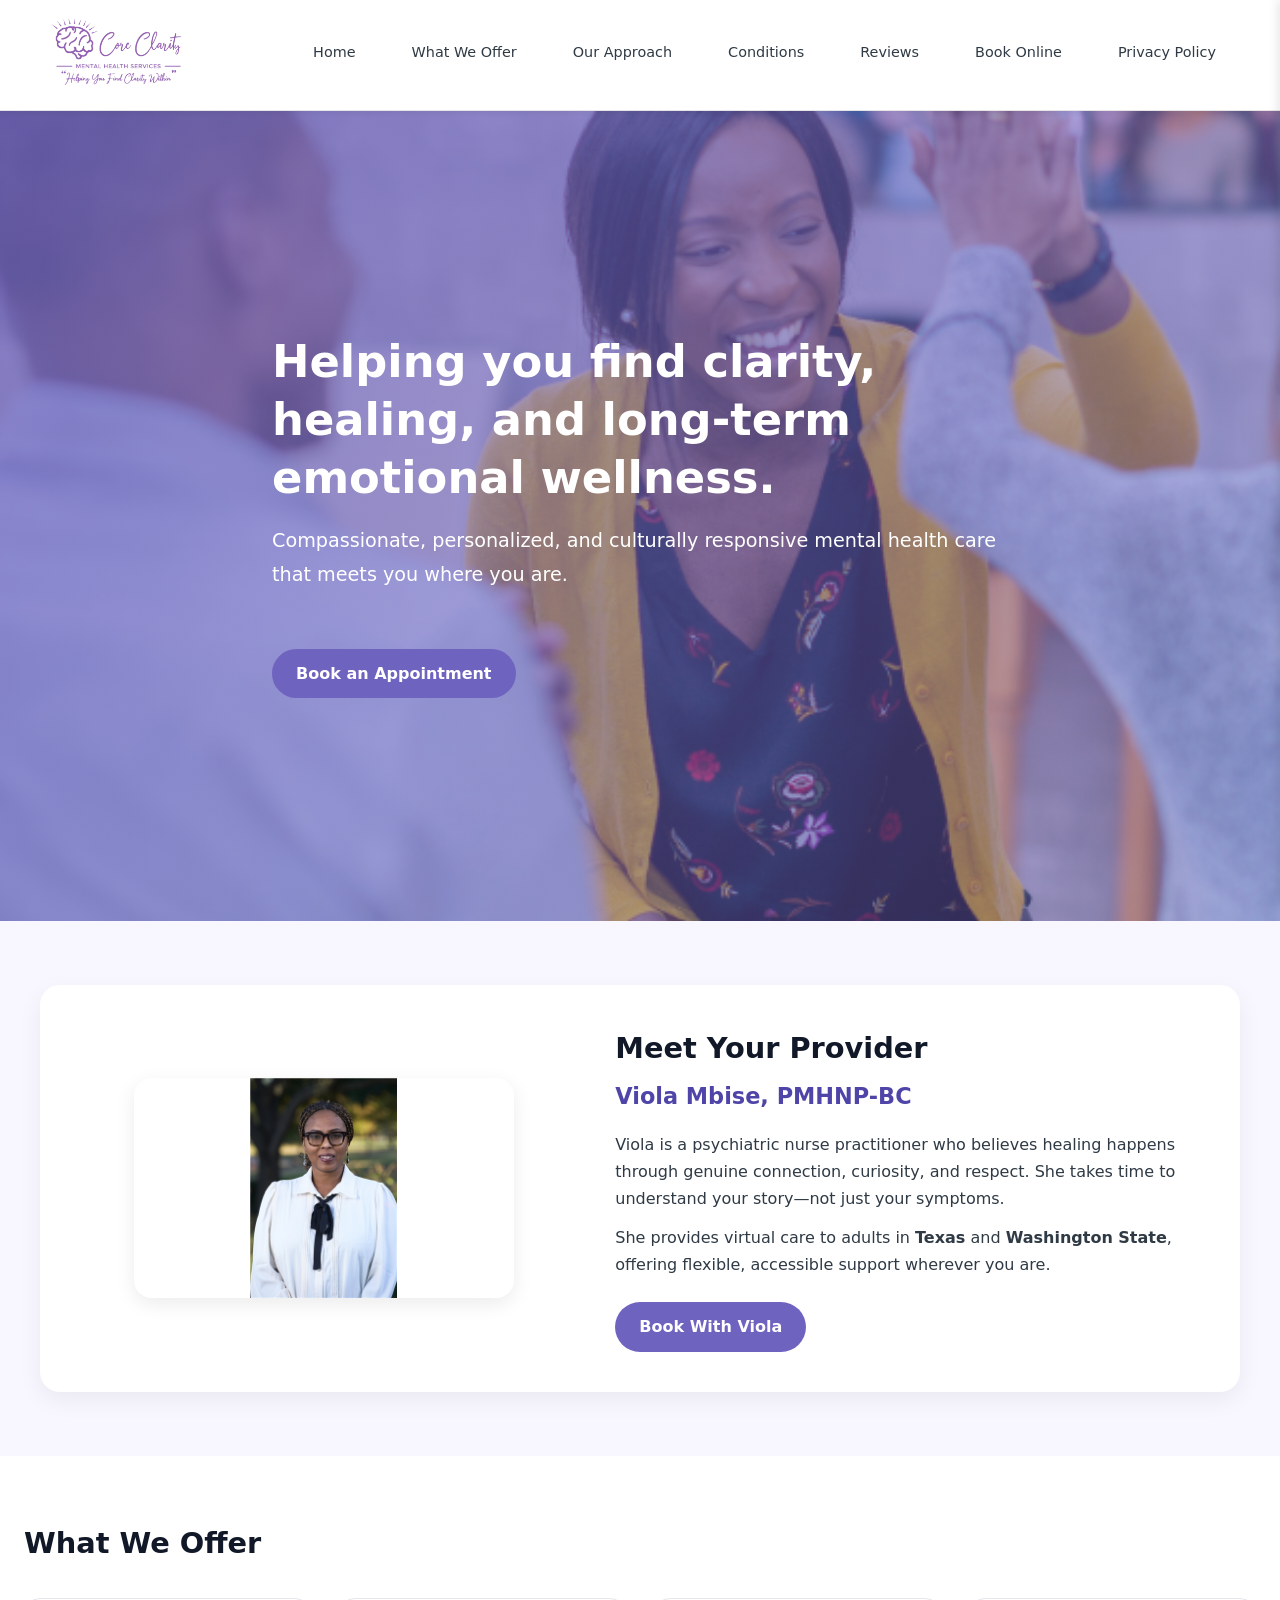
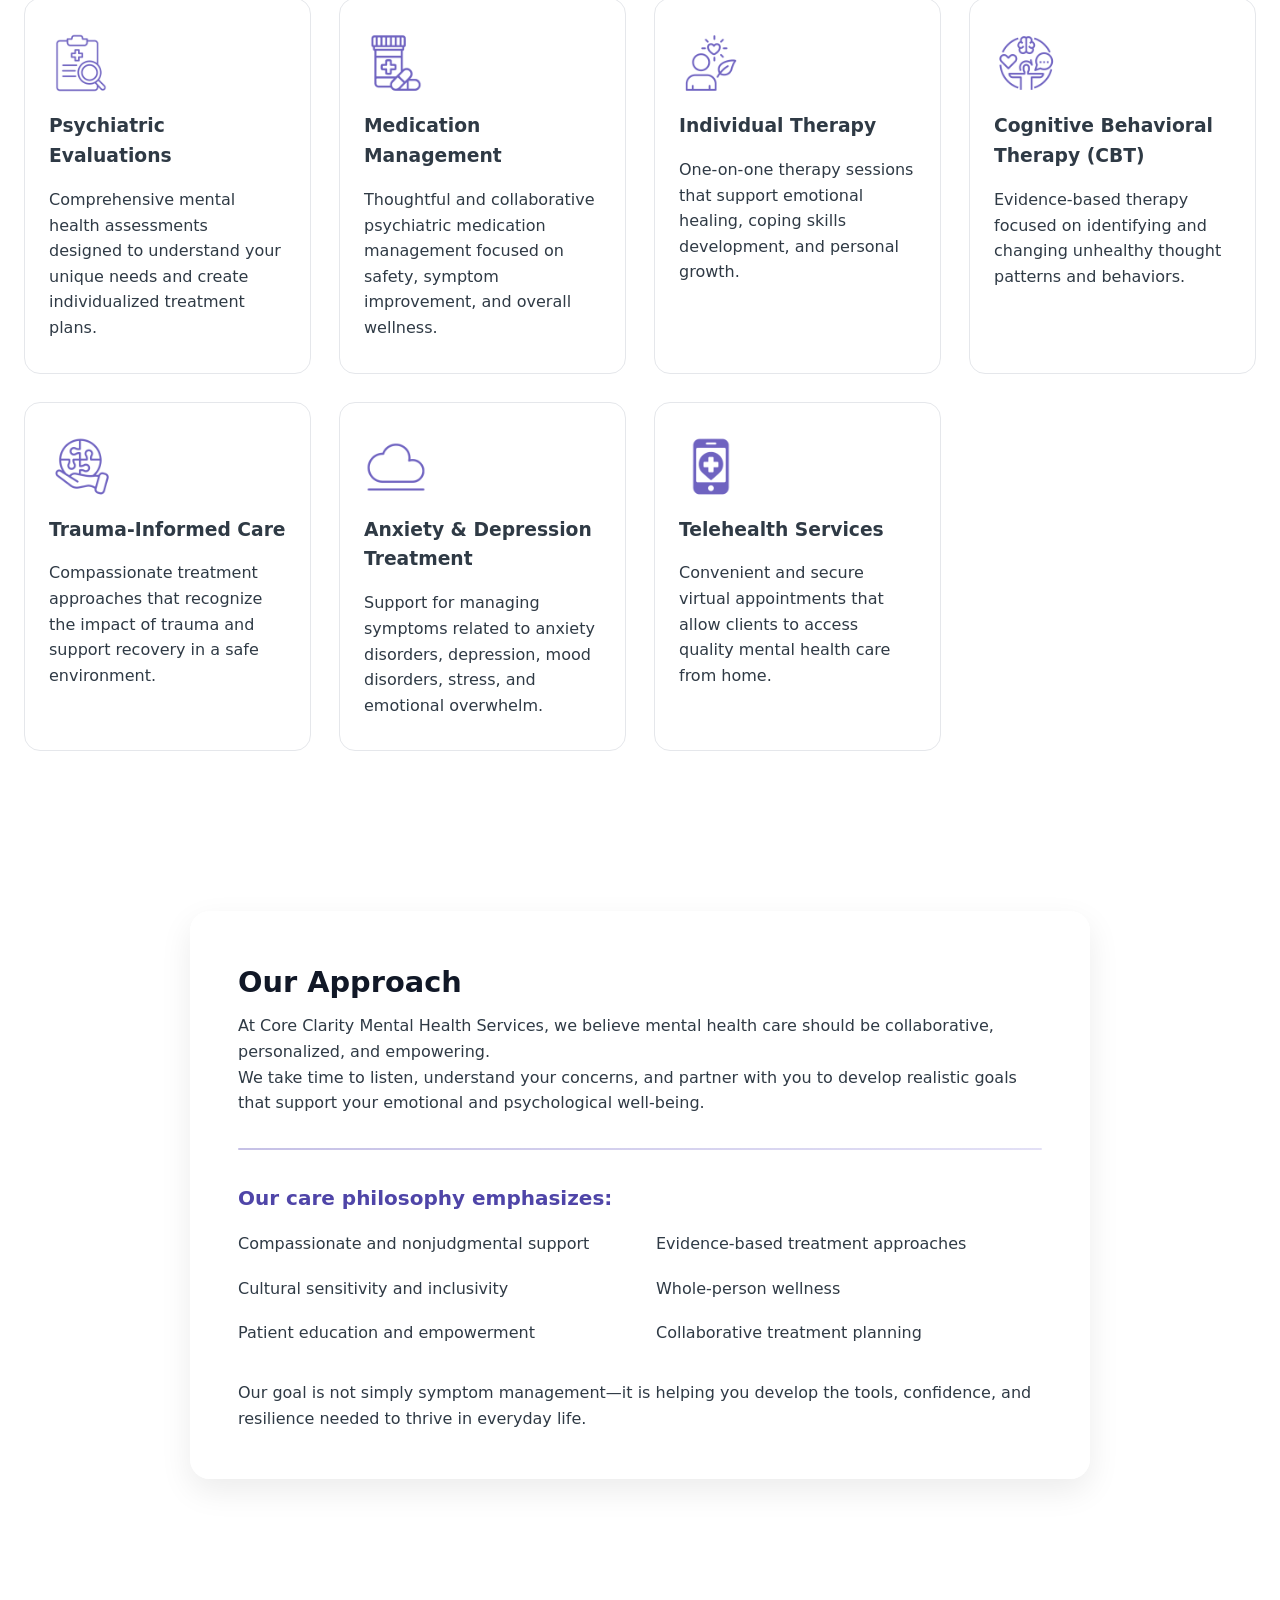
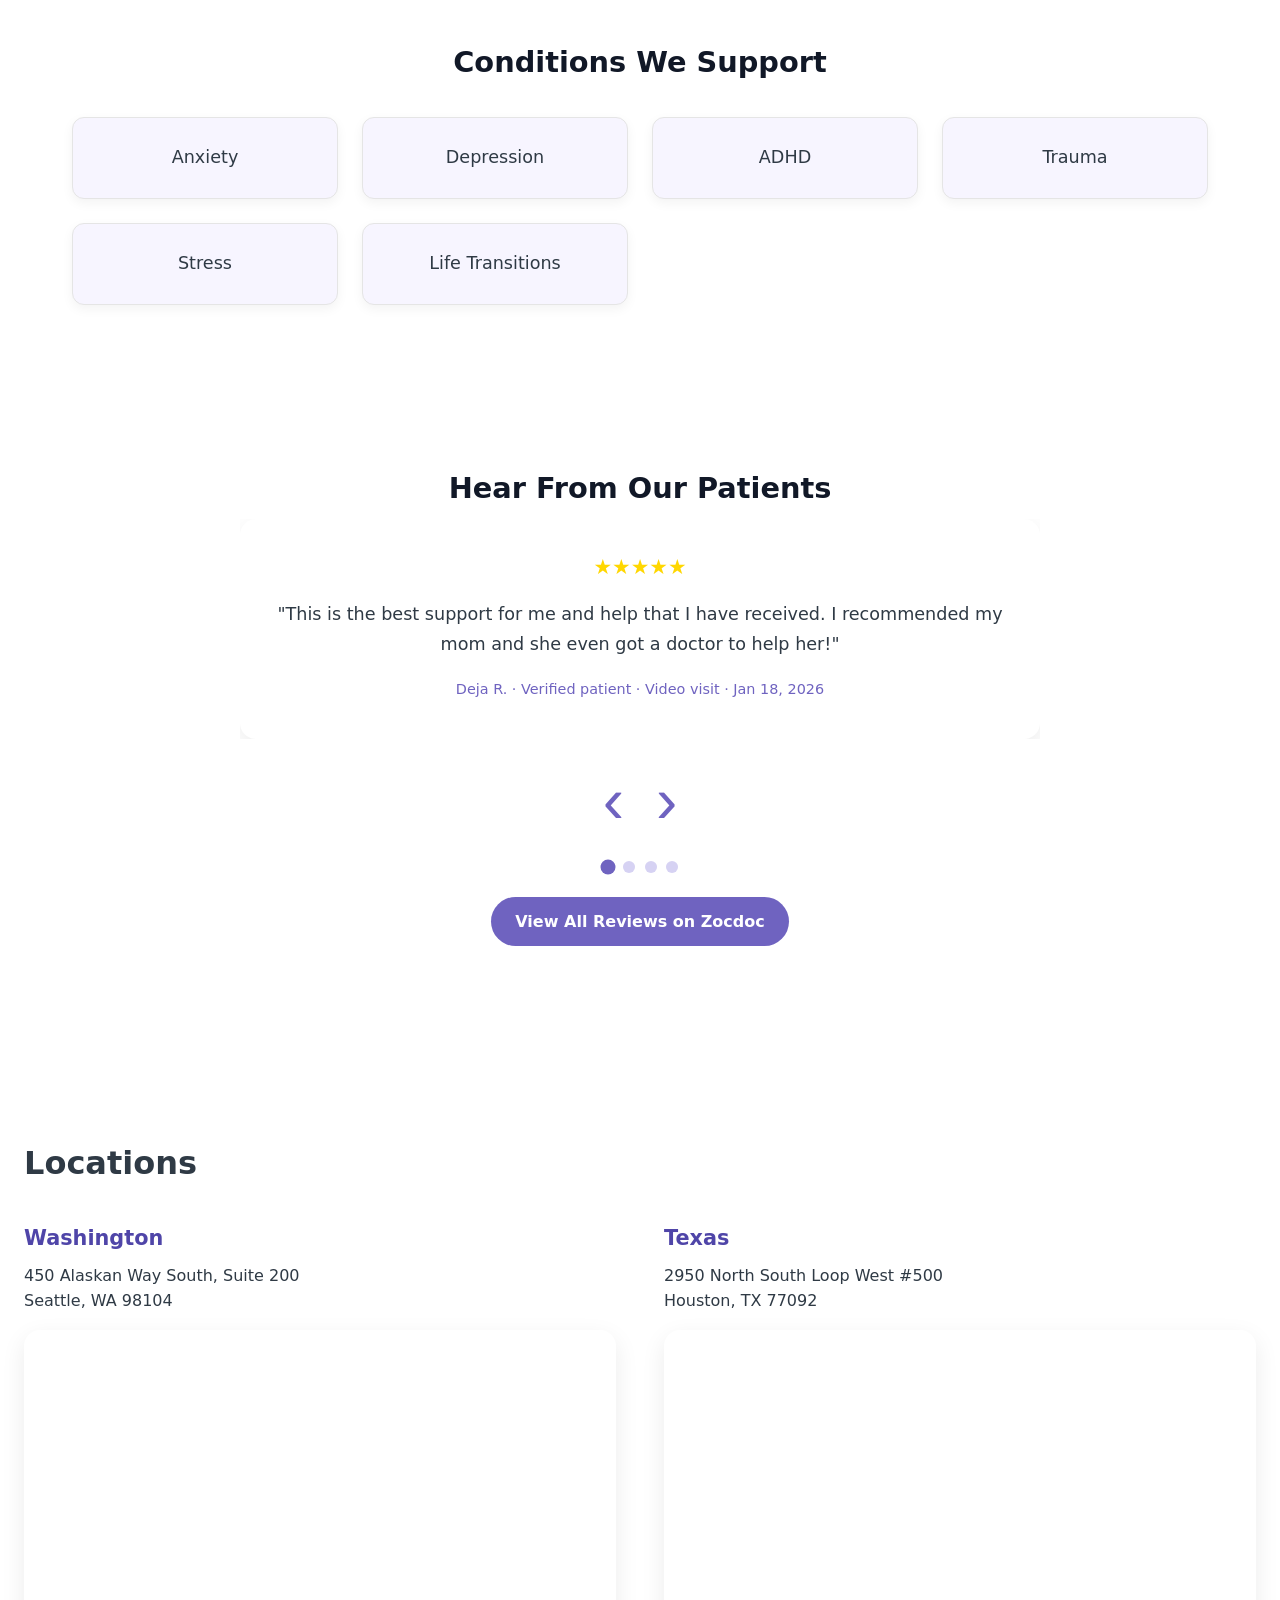
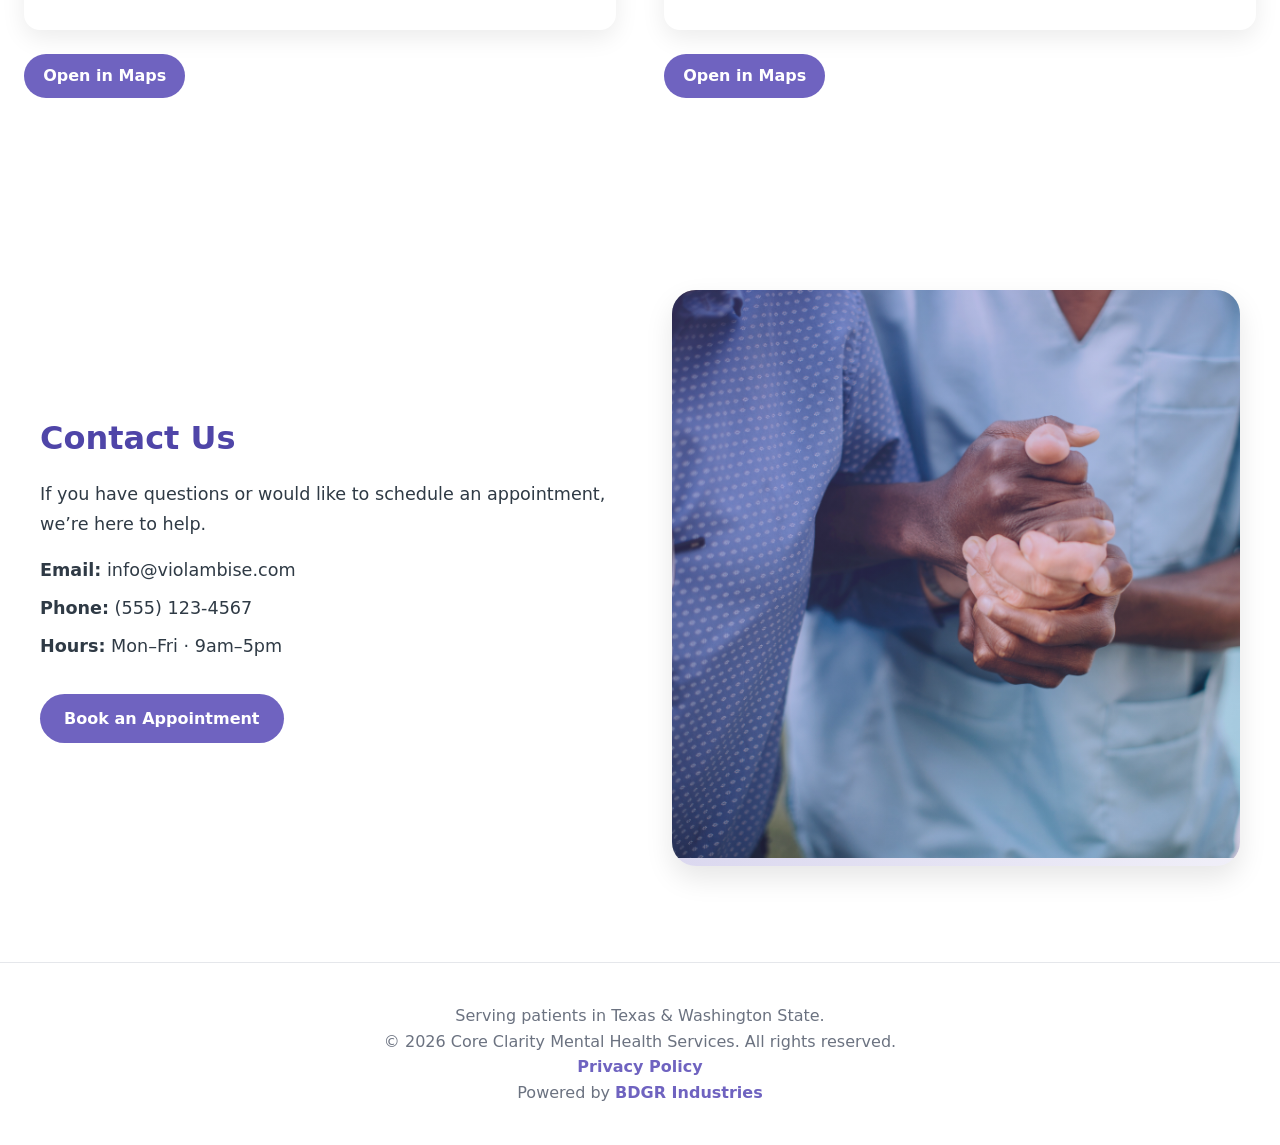
==== commit 8309fda9: "Add files via upload" ====
--- a/index.html
+++ b/index.html
@@ -5,27 +5,47 @@
   <title>Core Clarity Mental Health Services | Helping You Find Clarity Within</title>
   <meta name="viewport" content="width=device-width, initial-scale=1.0">
   <link rel="stylesheet" href="styles.css">
+  <link rel="icon" type="image/x-icon" href="Violafavicon.ico">
 </head>
 
 <body>
 
   <!-- NAVBAR -->
-  <nav class="navbar fade-in">
-    <a href="#hero">
-      <img src="Viola-Logo.png" class="site-logo" style="height: 70px;" alt="Core Clarity Logo">
-    </a>
-
-    <div class="nav-links">
-      <a href="#hero">Home</a>
-      <a href="#services">What We Offer</a>
-      <a href="#approach">Our Approach</a>
-      <a href="#conditions">Conditions</a>
-      <a href="#reviews">Reviews</a>
-      <a href="#contact" class="btn-outline">Book Online</a>
-	  <li><a href="privacy.html">Privacy Policy</a></li>
-
-    </div>
-  </nav>
+<nav class="navbar fade-in">
+  <a href="#hero">
+    <img src="Viola-Logo.png" class="site-logo" style="height: 70px;" alt="Core Clarity Logo">
+  </a>
+
+  <!-- Hamburger Button -->
+  <button class="hamburger" id="hamburger-btn">
+    <span></span>
+    <span></span>
+    <span></span>
+  </button>
+
+  <!-- Desktop Links -->
+  <div class="nav-links desktop-only">
+    <a href="#hero">Home</a>
+    <a href="#services">What We Offer</a>
+    <a href="#approach">Our Approach</a>
+    <a href="#conditions">Conditions</a>
+    <a href="#reviews">Reviews</a>
+    <a href="#contact" class="btn-outline">Book Online</a>
+    <a href="privacy.html">Privacy Policy</a>
+  </div>
+
+  <!-- Slide‑in Mobile Menu -->
+  <div class="mobile-menu" id="mobile-menu">
+    <a href="#hero">Home</a>
+    <a href="#services">What We Offer</a>
+    <a href="#approach">Our Approach</a>
+    <a href="#conditions">Conditions</a>
+    <a href="#reviews">Reviews</a>
+    <a href="#contact">Book Online</a>
+    <a href="privacy.html">Privacy Policy</a>
+  </div>
+</nav>
+
 
   <!-- HERO -->
 	<section id="hero" class="hero-overlay">
@@ -37,33 +57,39 @@
 	</section>
 
 
-  <!-- PROVIDER — PROFESSIONAL CARD -->
-  <section id="provider" class="provider-section fade-in">
-    <div class="provider-card">
-
-      <div class="provider-photo-wrap">
-        <img src="VioplaProfile.jpg" class="provider-photo" alt="Viola Mbise, PMHNP-BC">
-      </div>
-
-      <div class="provider-info">
-        <h2 class="section-title">Meet Your Provider</h2>
-        <h3 class="provider-name">Viola Mbise, PMHNP-BC</h3>
-
-        <p>
-          Viola is a psychiatric nurse practitioner who believes healing happens through genuine connection,
-          curiosity, and respect. She takes time to understand your story—not just your symptoms.
-        </p>
-
-        <p style="margin-top: 0.75rem;">
-          She provides virtual care to adults in <strong>Texas</strong> and <strong>Washington State</strong>,
-          offering flexible, accessible support wherever you are.
-        </p>
-
-        <a href="https://www.zocdoc.com/doctor/viola-mbise-pmhnp-bc-672874"
-           class="btn-primary provider-btn" target="_blank">
-          Book With Viola
-        </a>
-      </div>
+<!-- PROVIDER -->
+<section id="provider" class="provider-section fade-in">
+  <div class="provider-card">
+
+    <!-- Provider Photo -->
+    <div class="provider-photo-wrap">
+      <img src="VioplaProfile.jpg" class="provider-photo" alt="Viola Mbise, PMHNP-BC">
+    </div>
+
+    <!-- Provider Info -->
+    <div class="provider-info">
+      <h2 class="section-title">Meet Your Provider</h2>
+      <h3 class="provider-name">Viola Mbise, PMHNP-BC</h3>
+
+      <p>
+        Viola is a psychiatric nurse practitioner who believes healing happens through genuine connection,
+        curiosity, and respect. She takes time to understand your story—not just your symptoms.
+      </p>
+
+      <p style="margin-top: 0.75rem;">
+        She provides virtual care to adults in <strong>Texas</strong> and <strong>Washington State</strong>,
+        offering flexible, accessible support wherever you are.
+      </p>
+
+      <a href="https://www.zocdoc.com/doctor/viola-mbise-pmhnp-bc-672874"
+         class="btn-primary provider-btn" target="_blank">
+        Book With Viola
+      </a>
+    </div>
+
+  </div>
+</section>
+
 
     </div>
   </section>
@@ -181,33 +207,20 @@
   </div>
 </section>
 
-  <section id="conditions" class="conditions-editorial">
-  <div class="conditions-inner">
-
-    <div class="conditions-left">
-      <h2 class="section-title">Conditions We Support</h2>
-
-      <div class="conditions-grid">
-        <div>Anxiety Disorders</div>
-        <div>Depression</div>
-        <div>PTSD & Trauma</div>
-        <div>ADHD</div>
-        <div>Mood Disorders</div>
-        <div>Stress & Burnout</div>
-        <div>Adjustment Disorders</div>
-        <div>Grief & Loss</div>
-        <div>Relationship Challenges</div>
-        <div>Life Transitions</div>
-      </div>
-    </div>
-
-    <div class="conditions-right">
-      <div class="conditions-image-bg"></div>
-      <img src="ViolaWebsite4.png" alt="Mindful woman representing calm and clarity" class="conditions-image">
-    </div>
-
-  </div>
-</section>
+<!-- CONDITIONS WE SUPPORT -->
+<section id="conditions" class="conditions-section fade-in">
+  <h2 class="section-title">Conditions We Support</h2>
+
+  <div class="conditions-grid">
+    <div class="condition-card">Anxiety</div>
+    <div class="condition-card">Depression</div>
+    <div class="condition-card">ADHD</div>
+    <div class="condition-card">Trauma</div>
+    <div class="condition-card">Stress</div>
+    <div class="condition-card">Life Transitions</div>
+  </div>
+</section>
+
 
   <!-- REVIEWS SECTION -->
 <section id="reviews" class="reviews-carousel fade-in">
--- a/styles.css
+++ b/styles.css
@@ -68,6 +68,68 @@
       background-color: var(--primary);
       transition: width 0.25s ease;
     }
+/* Hide desktop nav on mobile */
+.desktop-only {
+  display: flex;
+  gap: 1.5rem;
+}
+
+@media (max-width: 900px) {
+  .desktop-only {
+    display: none;
+  }
+}
+
+/* Hamburger button */
+.hamburger {
+  display: none;
+  flex-direction: column;
+  gap: 6px;
+  background: none;
+  border: none;
+  cursor: pointer;
+}
+
+.hamburger span {
+  width: 28px;
+  height: 3px;
+  background: #2F3A45;
+  border-radius: 3px;
+  transition: 0.3s;
+}
+
+@media (max-width: 900px) {
+  .hamburger {
+    display: flex;
+  }
+}
+
+/* Slide-in mobile menu */
+.mobile-menu {
+  position: fixed;
+  top: 0;
+  right: -260px; /* hidden */
+  width: 260px;
+  height: 100vh;
+  background: #ffffff;
+  box-shadow: -2px 0 10px rgba(0,0,0,0.1);
+  display: flex;
+  flex-direction: column;
+  padding: 2rem;
+  gap: 1.5rem;
+  transition: right 0.35s ease;
+  z-index: 9999;
+}
+
+.mobile-menu a {
+  font-size: 1.2rem;
+  color: #2F3A45;
+  text-decoration: none;
+}
+
+.mobile-menu.open {
+  right: 0;
+}
 
     .nav-links a:hover::after,
     .nav-links a.active::after {
@@ -802,4 +864,214 @@
   height: 60px;
   width: auto;
 }
-
+/* ===========================
+   PROVIDER — PROFESSIONAL CARD
+   =========================== */
+
+.provider-section {
+  padding: 4rem 2rem;
+  display: flex;
+  justify-content: center;
+}
+
+.provider-card {
+  display: flex;
+  align-items: center;
+  gap: 3rem;
+  max-width: 1200px;
+  margin: 0 auto;
+  background: #ffffff;
+  padding: 2.5rem;
+  border-radius: 20px;
+  box-shadow: 0 8px 24px rgba(0,0,0,0.06);
+}
+
+/* Provider Photo */
+.provider-photo-wrap {
+  flex: 1;
+  display: flex;
+  justify-content: center;
+}
+
+.provider-photo {
+  width: 100%;
+  max-width: 380px;
+  border-radius: 18px;
+  object-fit: cover;
+  box-shadow: 0 6px 20px rgba(0,0,0,0.08);
+}
+
+/* Provider Info */
+.provider-info {
+  flex: 1.2;
+}
+
+.provider-name {
+  margin-top: 0.5rem;
+  font-size: 1.4rem;
+  color: #4F45A8;
+  font-weight: 600;
+}
+
+.provider-info p {
+  margin-top: 1rem;
+  line-height: 1.7;
+  color: #2F3A45;
+}
+
+.provider-btn {
+  margin-top: 1.5rem;
+  display: inline-block;
+}
+
+/* ===========================
+   MOBILE RESPONSIVENESS
+   =========================== */
+
+@media (max-width: 900px) {
+  .provider-card {
+    flex-direction: column;
+    text-align: center;
+    padding: 2rem;
+  }
+
+  .provider-photo {
+    max-width: 300px;
+  }
+
+  .provider-info {
+    flex: unset;
+  }
+
+  .provider-name {
+    font-size: 1.3rem;
+  }
+
+  .provider-info p {
+    font-size: 1rem;
+  }
+}
+/* ===========================
+   PROVIDER — RESPONSIVE FIX
+   =========================== */
+
+.provider-card {
+  display: flex;
+  align-items: center;
+  gap: 3rem;
+  max-width: 1200px;
+  margin: 0 auto;
+  background: #ffffff;
+  padding: 2.5rem;
+  border-radius: 20px;
+  box-shadow: 0 8px 24px rgba(0,0,0,0.06);
+}
+
+/* Photo */
+.provider-photo-wrap {
+  flex: 1;
+  display: flex;
+  justify-content: center;
+}
+
+.provider-photo {
+  width: 100%;
+  max-width: 380px;
+  border-radius: 18px;
+  object-fit: contain; /* was cover */
+  object-position: center top; /* keeps face visible */
+  box-shadow: 0 6px 20px rgba(0,0,0,0.08);
+}
+
+/* Text */
+.provider-info {
+  flex: 1.2;
+}
+
+/* ===========================
+   CONDITIONS WE SUPPORT
+   =========================== */
+
+.conditions-section {
+  padding: 4rem 2rem;
+  max-width: 1200px;
+  margin: 0 auto;
+  text-align: center;
+}
+
+.conditions-grid {
+  display: grid;
+  grid-template-columns: repeat(auto-fit, minmax(220px, 1fr));
+  gap: 1.5rem;
+  margin-top: 2rem;
+}
+
+.condition-card {
+  background: #f7f5ff;
+  padding: 1.5rem;
+  border-radius: 12px;
+  text-align: center;
+  font-size: 1.1rem;
+  color: #2F3A45;
+  border: 1px solid #e5e5e5;
+  box-shadow: 0 4px 12px rgba(0,0,0,0.05);
+  transition: transform 0.3s ease, box-shadow 0.3s ease;
+}
+
+.condition-card:hover {
+  transform: translateY(-4px);
+  box-shadow: 0 6px 16px rgba(0,0,0,0.08);
+}
+
+/* ===========================
+   MOBILE RESPONSIVENESS
+   =========================== */
+
+@media (max-width: 900px) {
+  .conditions-section {
+    padding: 3rem 1.5rem;
+  }
+
+  .conditions-grid {
+    grid-template-columns: 1fr 1fr;
+    gap: 1rem;
+  }
+
+  .condition-card {
+    font-size: 1rem;
+    padding: 1.2rem;
+  }
+}
+
+@media (max-width: 600px) {
+  .conditions-grid {
+    grid-template-columns: 1fr;
+  }
+}
+
+
+/* ===========================
+   MOBILE — PHOTO ON TOP
+   =========================== */
+
+@media (max-width: 900px) {
+  .provider-card {
+    flex-direction: column;
+    text-align: center;
+    padding: 2rem;
+  }
+
+  /* Force photo to appear first */
+  .provider-photo-wrap {
+    order: -1;
+  }
+
+  .provider-photo {
+    max-width: 300px;
+  }
+
+  .provider-info {
+    order: 0;
+  }
+}
+
